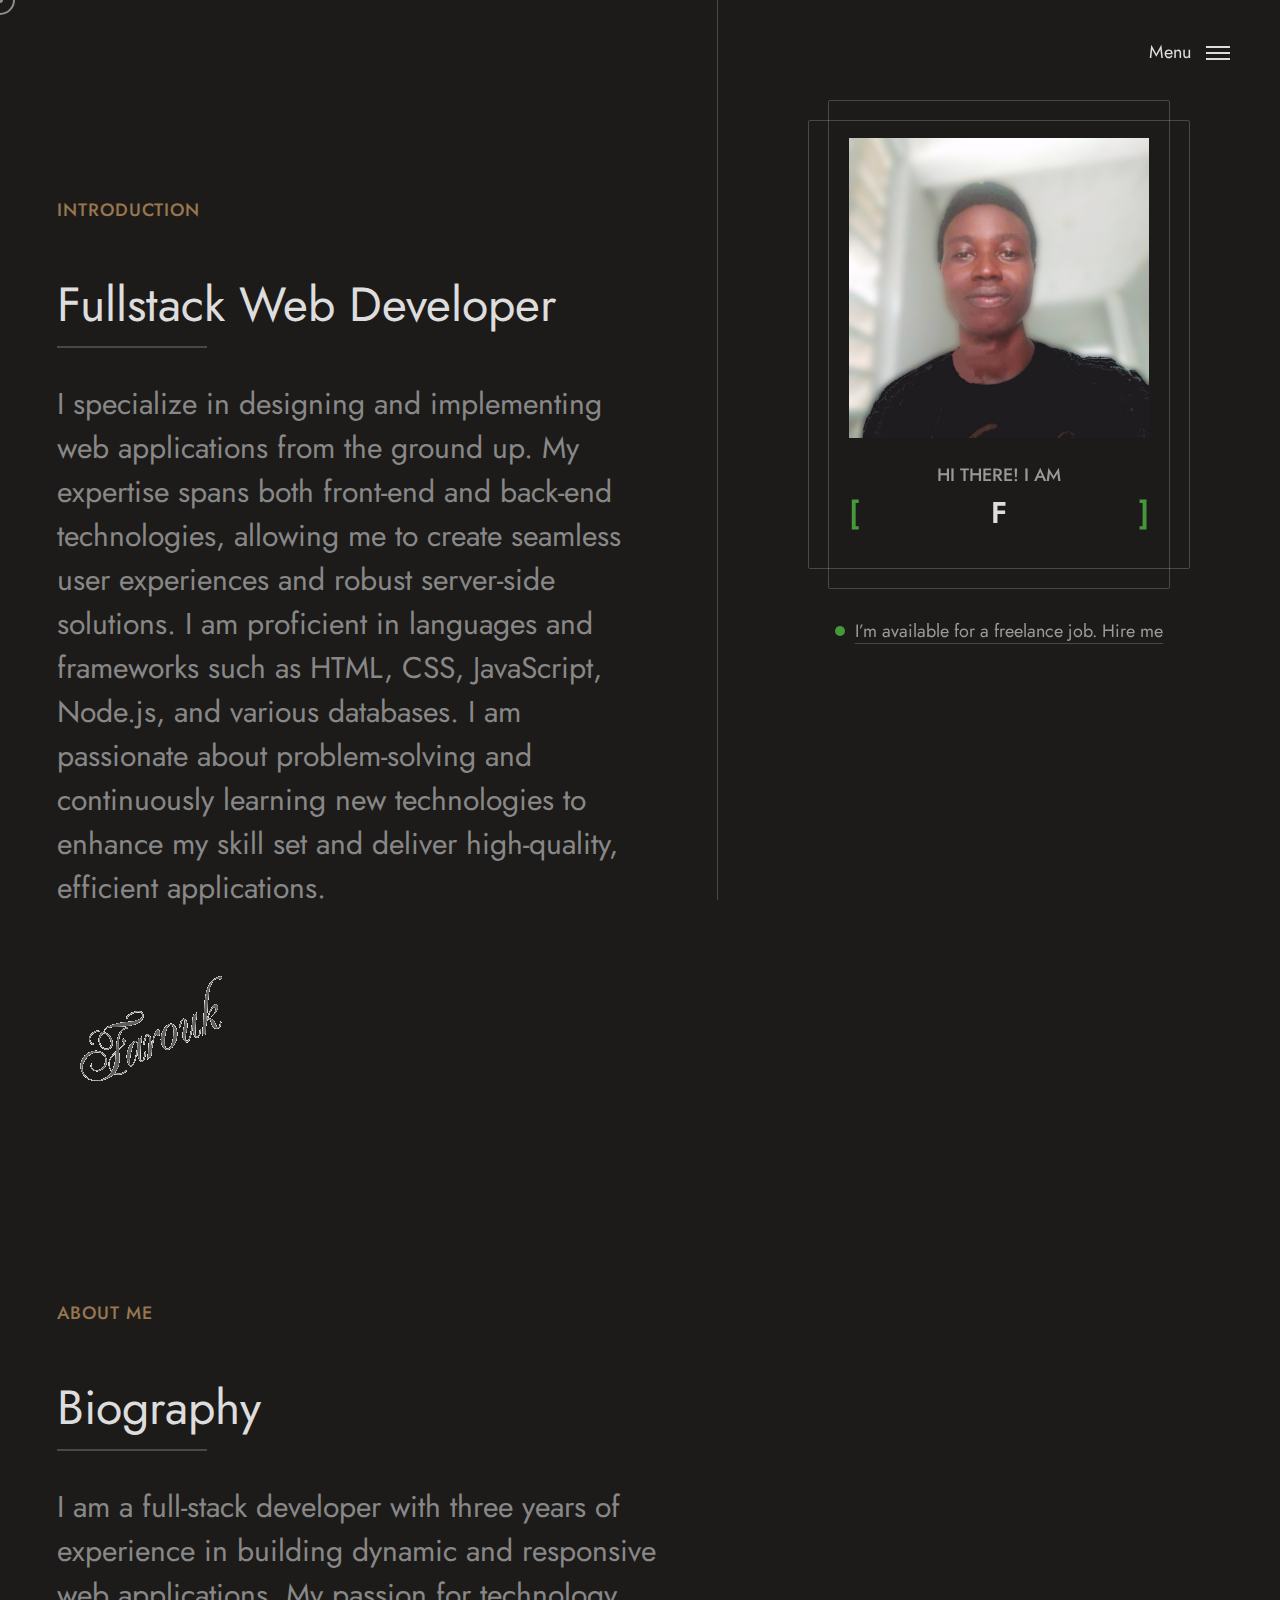
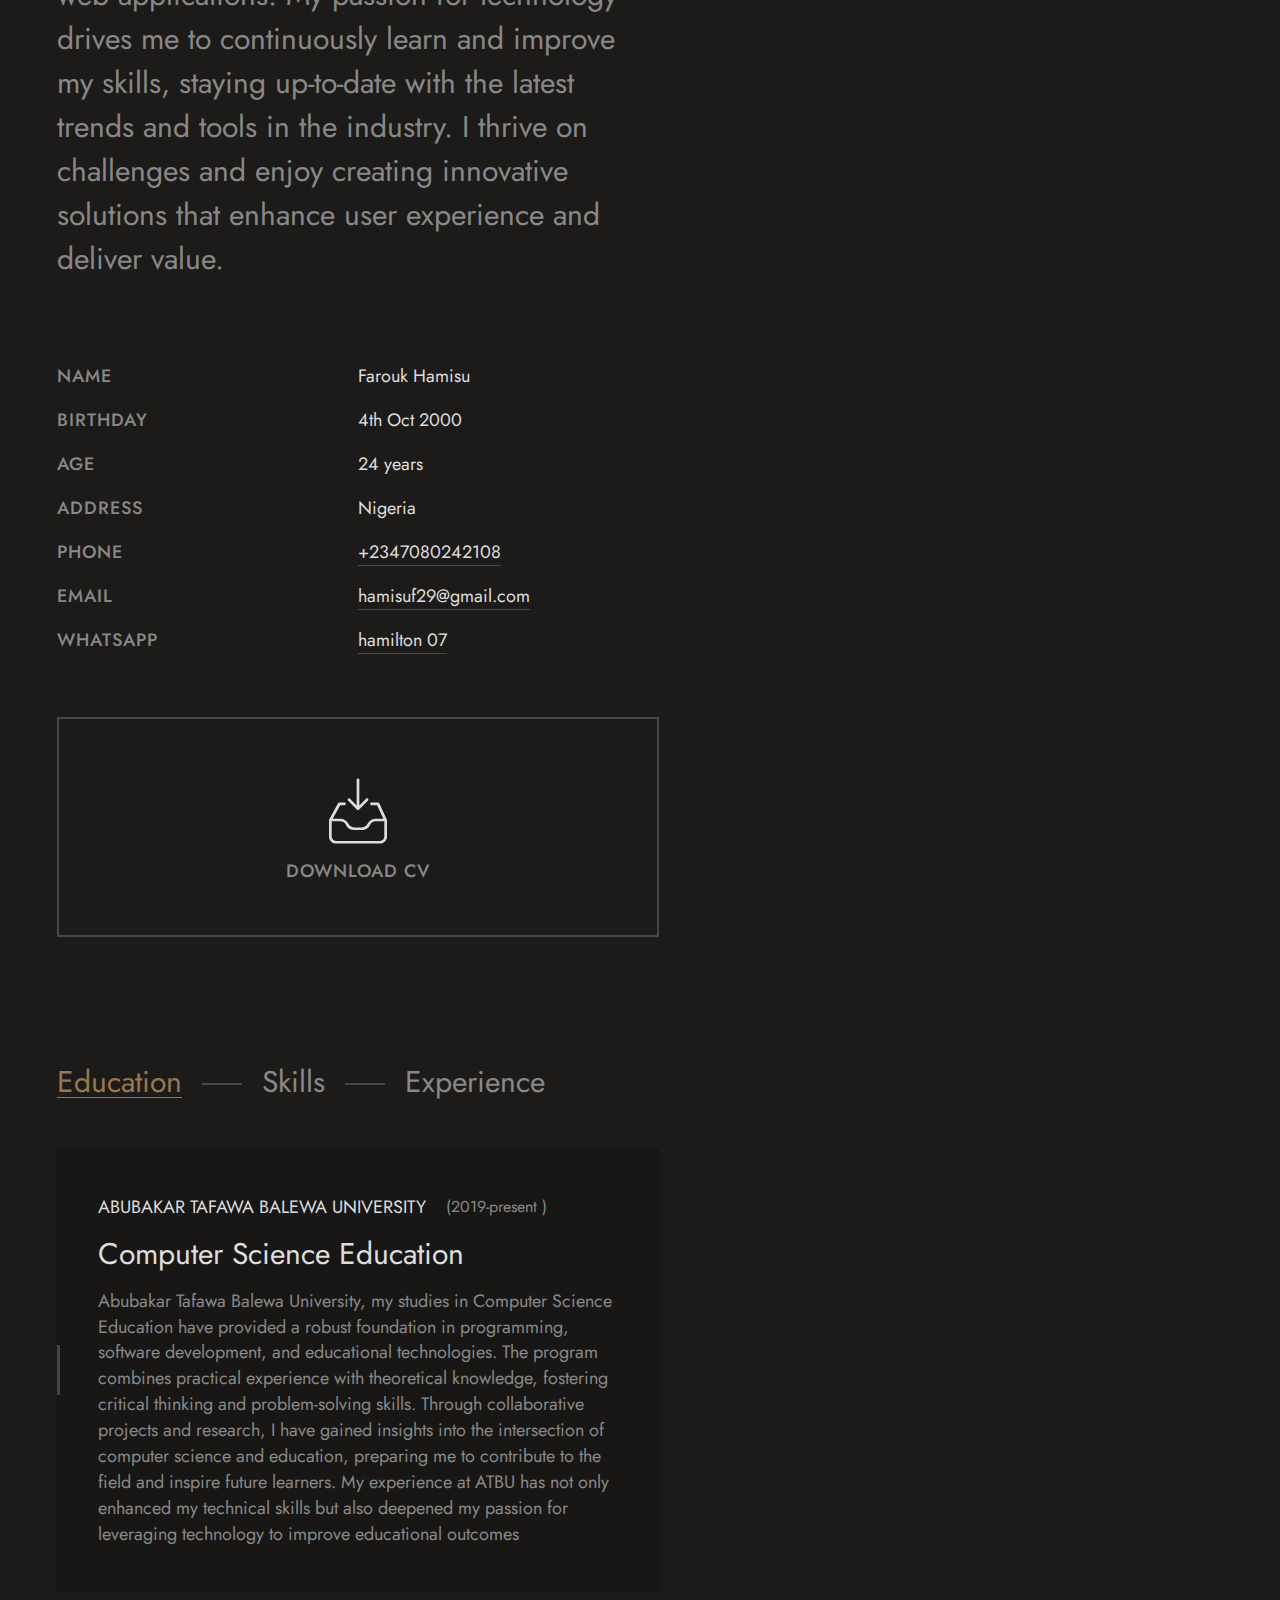
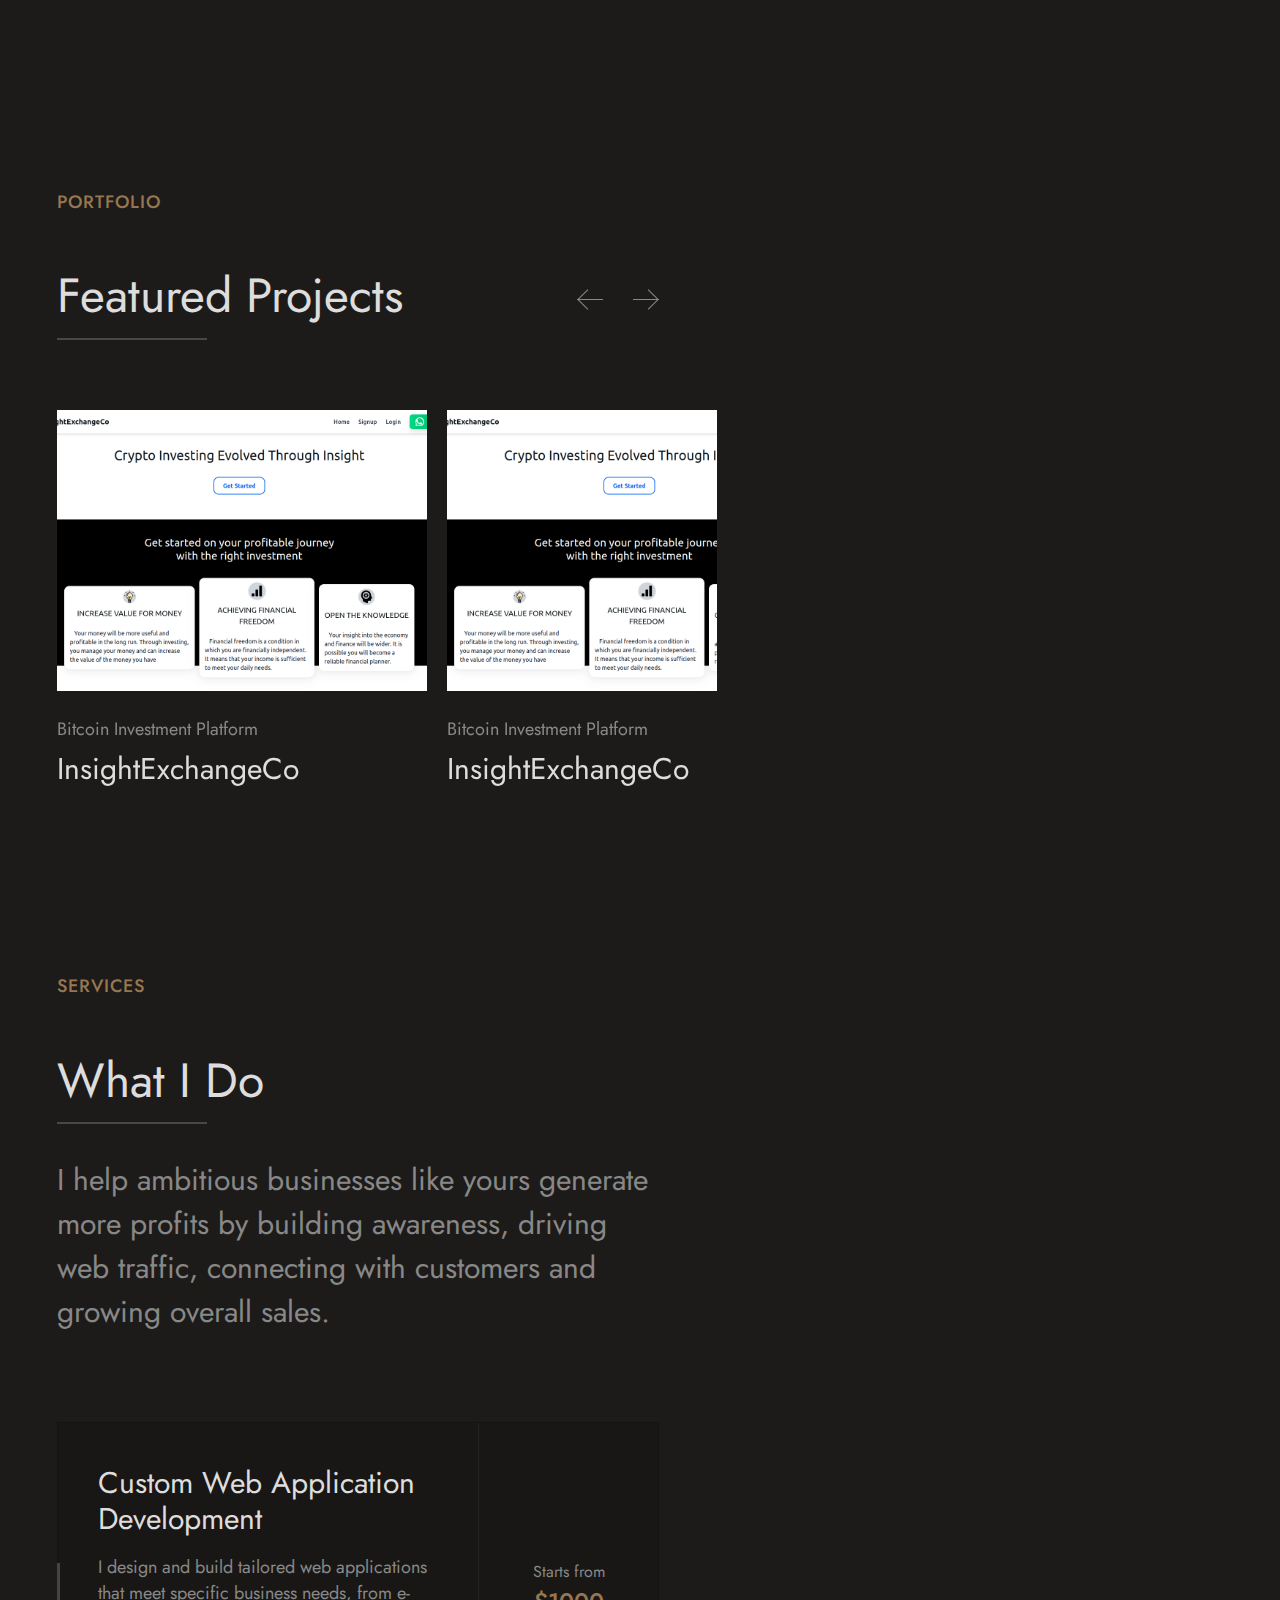
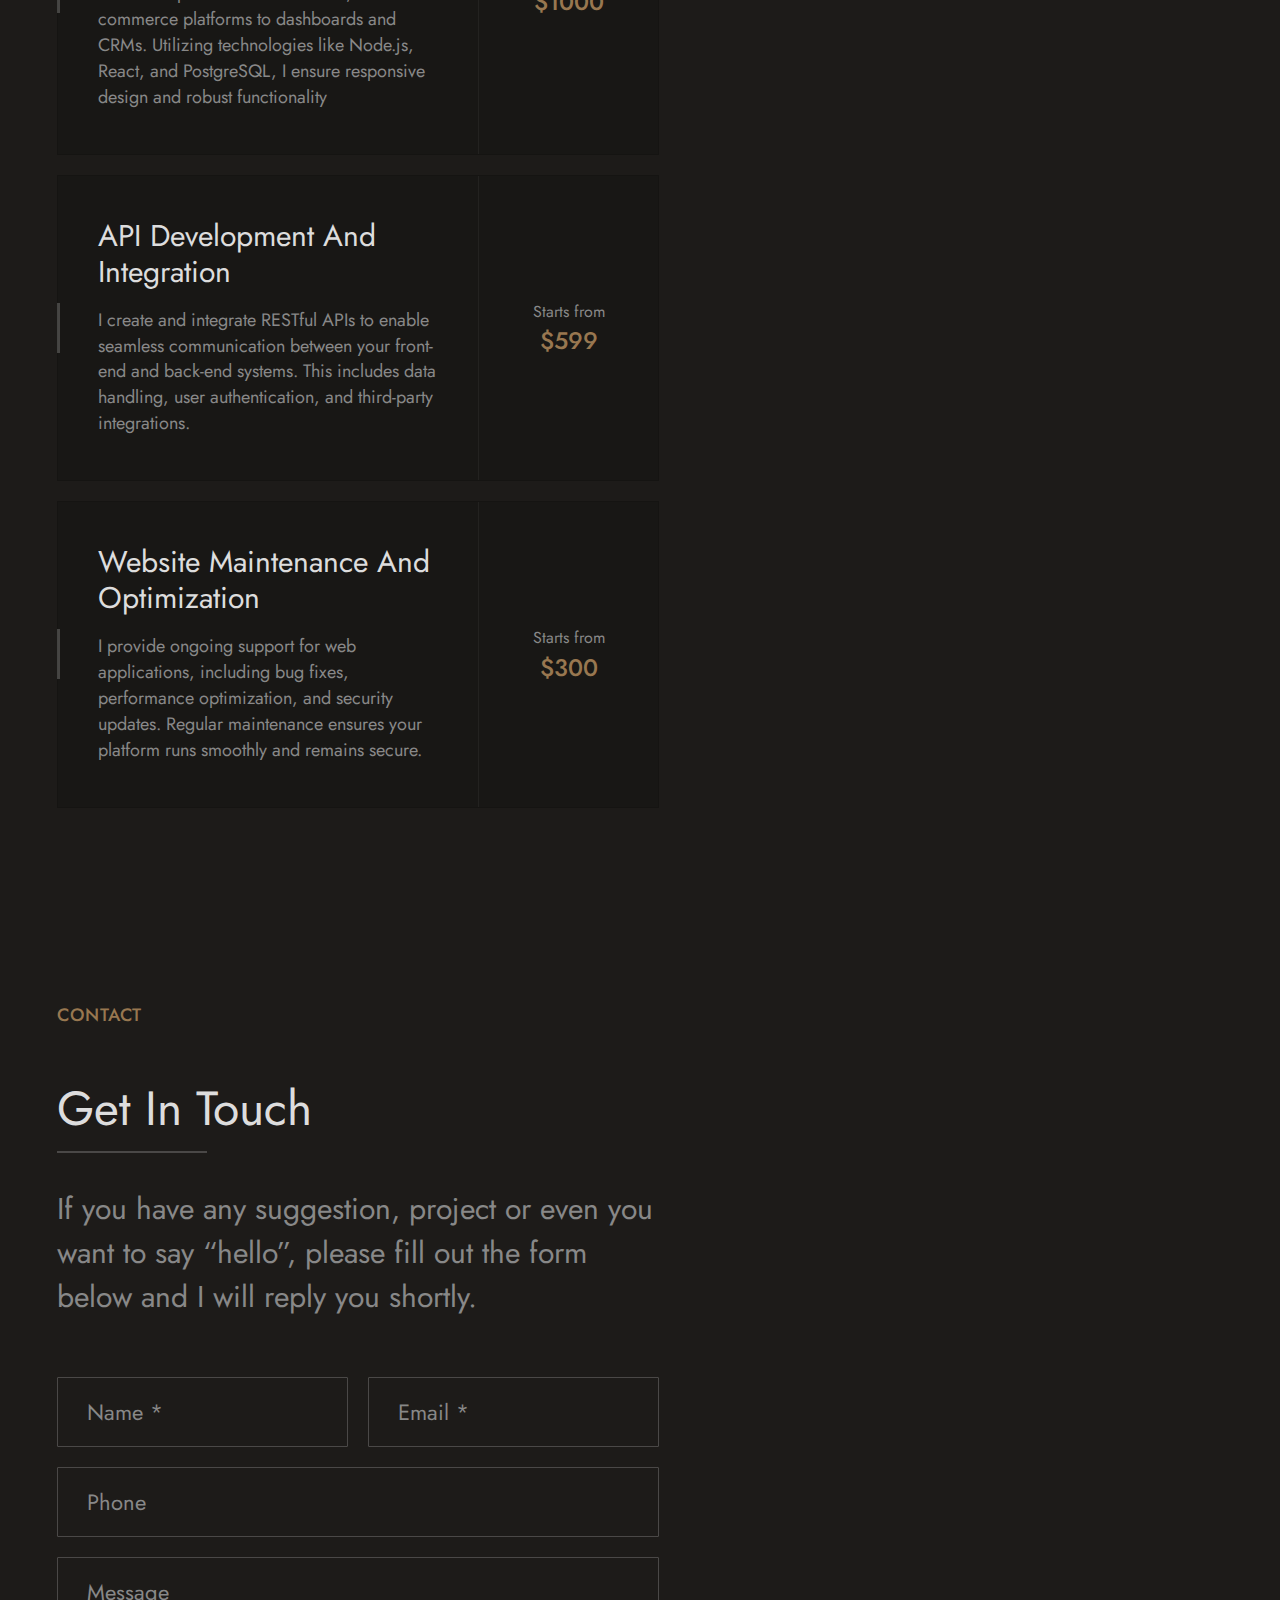
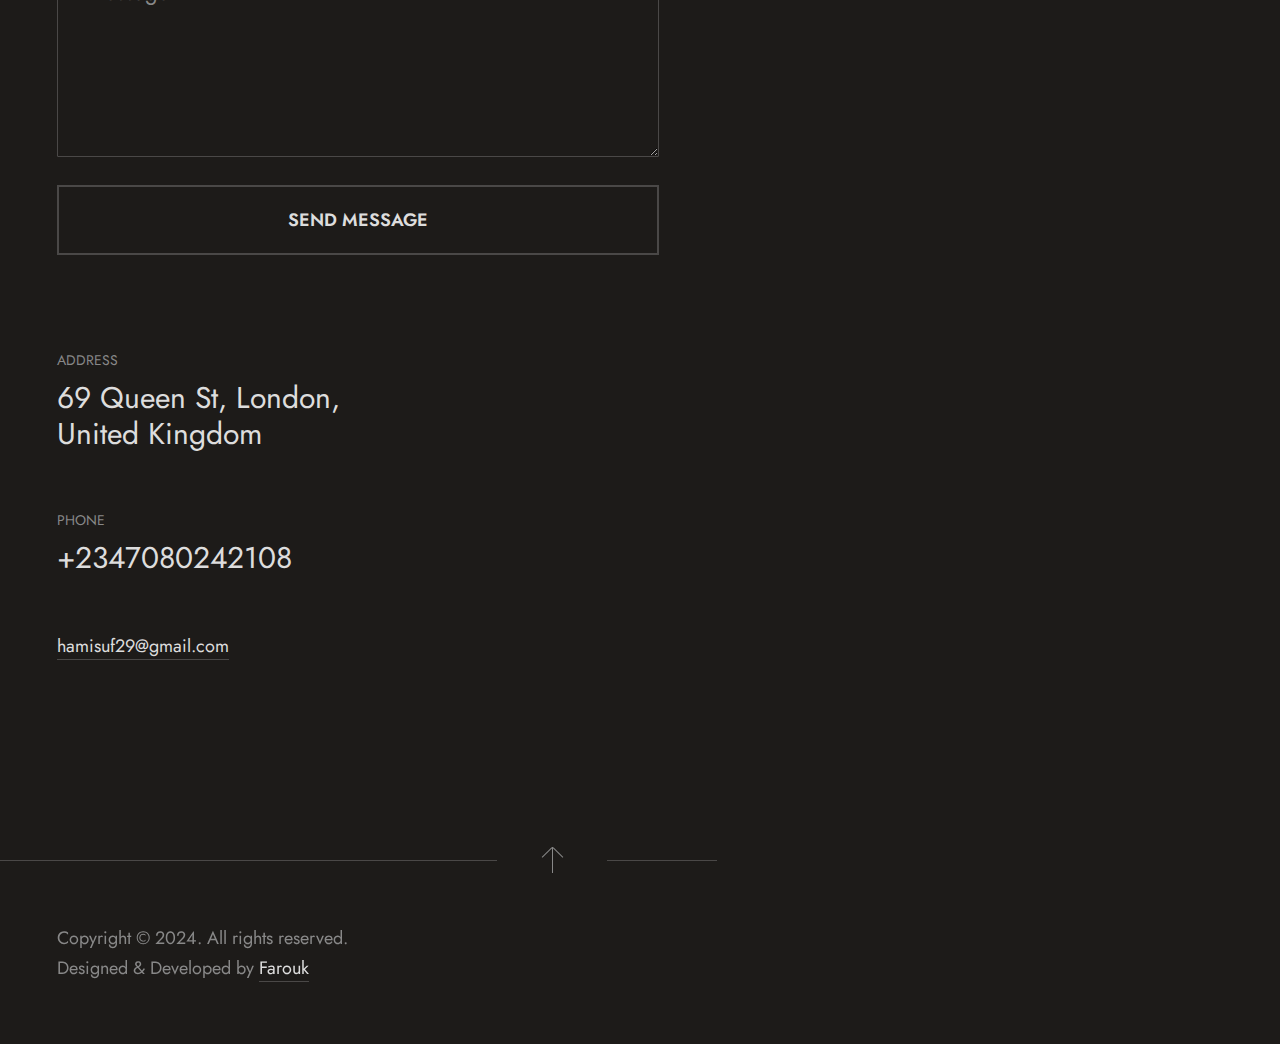
==== index.html @ 52e50f48 "first commit" ====
<!DOCTYPE html>
<!--[if lt IE 7 ]><html class="ie ie6" lang="en"> <![endif]-->
<!--[if IE 7 ]><html class="ie ie7" lang="en"> <![endif]-->
<!--[if IE 8 ]><html class="ie ie8" lang="en"> <![endif]-->
<!--[if (gte IE 9)|!(IE)]><!--><html lang="en"> <!--<![endif]-->

<head>

<meta http-equiv="Content-Type" content="text/html; charset=utf-8" />

<meta name="description" content="Resumo">
<meta name="author" content="farouk">

<meta name="viewport" content="width=device-width, initial-scale=1, maximum-scale=1">

<title>Farouk Portfolio</title>

<!-- Google Fonts -->
<link rel="preconnect" href="https://fonts.googleapis.com/">
<link rel="preconnect" href="https://fonts.gstatic.com/" crossorigin>
<link href="https://fonts.googleapis.com/css2?family=Jost:ital,wght@0,100;0,200;0,300;0,400;0,500;0,600;0,700;0,800;0,900;1,100;1,200;1,300;1,400;1,500;1,600;1,700;1,800;1,900&amp;display=swap" rel="stylesheet">
<!-- /Google Fonts -->

<!-- Styles -->
<link type="text/css" rel="stylesheet" href="css/base7dd3.css?ver=4" />
<link type="text/css" rel="stylesheet" href="css/owl-carousel7dd3.css?ver=4" />
<link type="text/css" rel="stylesheet" href="css/style7dd3.css?ver=4" />
<!--[if lt IE 9]> <script src="js/modernizr.custom.js?ver=4"></script> <![endif]-->
<!-- /Styles -->

</head>

<body>


<!-- Wrapper All -->
<div class="resumo_fn_wrapper">

	<!-- MODALBOX -->
	<div class="resumo_fn_modalbox">
		<a class="extra_closer" href="#"></a>
		<div class="box_inner">
			<a class="closer" href="#"><span></span></a>
			<div class="modal_content">
				
				<div class="modal_in">
					<!-- Content comes from JS -->
				</div>
				
				<div class="fn__nav" data-from="" data-index="">
					<a href="#" class="prev">
						<span class="text">Prev</span>
						<span class="arrow_wrapper"><span class="arrow"></span></span>
					</a>
					<a href="#" class="next">
						<span class="text">Next</span>
						<span class="arrow_wrapper"><span class="arrow"></span></span>
					</a>
				</div>
			</div>
		</div>
	</div>
	<!-- /MODALBOX --> 
	
	<div class="resumo_fn_content">
		
		<!-- Main Left Part -->
		<div class="resumo_fn_left">

			<!-- Page -->
			<div class="resumo_fn_page">


				<!-- Home Section -->
				<section id="home">
					<div class="container">
						<div class="roww">

							<!-- Main Title -->
							<div class="resumo_fn_main_title">
								<h3 class="subtitle">Introduction</h3>
								<h3 class="title">Fullstack Web Developer </h3>
								<p class="desc">I specialize in designing and implementing web applications from the ground up. My expertise spans both front-end and back-end technologies, allowing me to create seamless user experiences and robust server-side solutions. I am proficient in languages and frameworks such as HTML, CSS, JavaScript, Node.js, and various databases. I am passionate about problem-solving and continuously learning new technologies to enhance my skill set and deliver high-quality, efficient applications.</p>
								<img src="img/signature.png" alt="">
							</div>
							<!-- /Main Title -->

						</div>
					</div>
				</section>
				<!-- /Home Section -->


				<!-- About Section -->
				<section id="about">
					<div class="container">
						<div class="roww">

							<!-- Main Title -->
							<div class="resumo_fn_main_title">
								<h3 class="subtitle">About Me</h3>
								<h3 class="title">Biography</h3>
								<p class="desc">I am a full-stack developer with three years of experience in building dynamic and responsive web applications. My passion for technology drives me to continuously learn and improve my skills, staying up-to-date with the latest trends and tools in the industry. I thrive on challenges and enjoy creating innovative solutions that enhance user experience and deliver value.</p>
							</div>
							<!-- /Main Title -->

							<!-- About Information -->
							<div class="resumo_fn_about_info">
								<div class="about_left">
									<table>
										<tr>
											<th>Name</th>
											<th>Farouk Hamisu</th>
										</tr>
										<tr>
											<th>Birthday</th>
											<th>4th Oct 2000</th>
										</tr>
										<tr>
											<th>Age</th>
											<th>24 years</th>
										</tr>
										<tr>
											<th>Address</th>
											<th>Nigeria </th>
										</tr>
										<tr>
											<th>Phone</th>
											<th><a href="tel:+2347080242108">+2347080242108</a></th>
										</tr>
										<tr>
											<th>Email</th>
											<th><a href="mailto:hamisuf29@gmail.com">hamisuf29@gmail.com</a></th>
										</tr>
										<tr>
											<th>Whatsapp</th>
											<th><a href="https://wa.me/+2347080242108">hamilton 07</a></th>
										</tr>
									</table>
								</div>
								<div class="about_right">
									<!-- Download CV Button -->
									<div class="resumo_fn_cv_btn">
										<a href="img/cv.jpg" download>
											<span class="icon">
												<img src="svg/inbox.svg" alt="" class="fn__svg" />
												<img src="svg/arrow.svg" alt="" class="fn__svg arrow" />
											</span>
											<span>Download CV</span>
										</a>
									</div>
									<!-- /Download CV Button -->
								</div>
							</div>
							<!-- /About Information -->


							<!-- Tabs Shortcode -->
							<div class="resumo_fn_tabs">

								<!-- Tab: Header -->
								<div class="tab_header">
									<ul>
										<li class="active"><a href="#tab1">Education</a></li>
										<li><a href="#tab3">Skills</a></li>
										<li><a href="#tab2">Experience</a></li>
									</ul>
								</div>
								<!-- /Tab: Header -->

								<!-- Tab: Content -->
								<div class="tab_content">

									<!-- #1 tab content -->
									<div id="tab1" class="tab_item active">
										<div class="resumo_fn_boxed_list">
											<ul>
												<li>
													<div class="item">
														<div class="item_top">
															<h5>Abubakar Tafawa Balewa University</h5>
															<span>(2019-present )</span>
														</div>
														<h3>Computer Science Education</h3>
														<p> Abubakar Tafawa Balewa University, my studies in Computer Science Education have provided a robust foundation in programming, software development, and educational technologies. The program combines practical experience with theoretical knowledge, fostering critical thinking and problem-solving skills. Through collaborative projects and research, I have gained insights into the intersection of computer science and education, preparing me to contribute to the field and inspire future learners. My experience at ATBU has not only enhanced my technical skills but also deepened my passion for leveraging technology to improve educational outcomes</p>
													</div>
												</li>
										  </ul>
										</div>


										<!-- Boxed List -->
										<div class="resumo_fn_boxed_list">
											<ul>
											  <!--
												<li>
													<div class="item">
														<div class="item_top">
															<h5>Frenify  LLC</h5>
															<span>( 2018 — Today )</span>
														</div>
														<h3>Sr. Front-end Engineer</h3>
														<p>Adipisicing Lorem ipsum dolor sit amet, consectetur elit, sed do eiusmod tempor incididunt ut labore et dolore magna aliqua. </p>
													</div>
												</li>
												<li>
													<div class="item">
														<div class="item_top">
															<h5>Google  LLC</h5>
															<span>( 2016 — 2018 )</span>
														</div>
														<h3>Front-end Developer</h3>
														<p>Adipisicing Lorem ipsum dolor sit amet, consectetur elit, sed do eiusmod tempor incididunt ut labore et dolore magna aliqua. </p>
													</div>
												</li>
												<li>
													<div class="item">
														<div class="item_top">
															<h5>Twitter  LLC</h5>
															<span>( 2016 — 2011 )</span>
														</div>
														<h3>Graphic Designer</h3>
														<p>Adipisicing Lorem ipsum dolor sit amet, consectetur elit, sed do eiusmod tempor incididunt ut labore et dolore magna aliqua. </p>
													</div>
												</li>
												--->
											</ul>
										</div>
										<!-- /Boxed List -->

									</div>
									<!-- /#1 tab content -->

									<!-- #2 tab content -->
									<div id="tab2" class="tab_item">

										<!-- Boxed List -->
																				<!-- /Boxed List -->

									</div>
									<!-- /#2 tab content -->

									<!-- #3 tab content -->
									<div id="tab3" class="tab_item">

										<!-- Progress Bar -->
										<div class="resumo_fn_progress_bar">

											<div class="progress_item" data-value="92">
												<div class="item_in">
													<h3 class="progress_title">Express & Node.js</h3>
													<span class="progress_percent"></span>
													<div class="bg_wrap"><div class="progress_bg"></div></div>
												</div>
											</div>

											<div class="progress_item" data-value="95">
												<div class="item_in">
													<h3 class="progress_title">PostgreSQL</h3>
													<span class="progress_percent"></span>
													<div class="bg_wrap"><div class="progress_bg"></div></div>
												</div>
											</div>

											<div class="progress_item" data-value="80">
												<div class="item_in">
													<h3 class="progress_title">HTML5 && CSS3</h3> <span class="progress_percent"></span> <div class="bg_wrap"><div class="progress_bg"></div></div> </div>
											</div>
											 <div class="progress_item" data-value="85">
												<div class="item_in">
													<h3 class="progress_title">Javascript</h3>
													<span class="progress_percent"></span>
													<div class="bg_wrap"><div class="progress_bg"></div></div>
												</div>
											</div>

											<div class="progress_item" data-value="85">
												<div class="item_in">
													<h3 class="progress_title">Tailwindcss</h3>
													<span class="progress_percent"></span>
													<div class="bg_wrap"><div class="progress_bg"></div></div>
												</div>
											</div>
											 <div class="progress_item" data-value="85">
												<div class="item_in">
													<h3 class="progress_title">React</h3>
													<span class="progress_percent"></span>
													<div class="bg_wrap"><div class="progress_bg"></div></div>
												</div>
											</div>

										  <div class="progress_item" data-value="85">
												<div class="item_in">
													<h3 class="progress_title">Github</h3>
													<span class="progress_percent"></span>
													<div class="bg_wrap"><div class="progress_bg"></div></div>
												</div>
											</div>


										</div>
										<!-- /Progress Bar -->

										<!-- Description -->
										<div class="resumo_fn_desc">
											<p>I am a freelance full-stack developer based in Nigeria, specializing in high-quality and cost-effective offshore web and software development services. With expertise in both front-end and back-end technologies, I create seamless applications that enhance user experience. My focus is on delivering efficient, well-structured code that meets client needs and drives results. I am committed to providing reliable solutions for clients worldwide.</p>
										</div>

									</div>
									<!-- /#2 tab content -->

								</div>
								<!-- /Tab: Content -->
							</div>
							<!-- /Tabs Shortcode -->


						</div>
					</div>
				</section>
				<!-- /About Section -->



				<!-- Portfolio Section -->
				<section id="portfolio">

					<div class="container">
						<div class="roww">
							<!-- Main Title -->
							<div class="resumo_fn_main_title">
								<div class="my__nav">
									<a href="#" class="prev"><span></span></a>
									<a href="#" class="next"><span></span></a>
								</div>
								<h3 class="subtitle">Portfolio</h3>
								<h3 class="title">Featured Projects</h3>
							</div>
							<!-- /Main Title -->
						</div>
					</div>

					<div class="container noright">
						<div class="roww">

							<div class="owl-carousel modal_items" data-from="portfolio" data-count="5">
								<div class="item modal_item" data-index="1">
									<div class="img_holder">
										<img src="img/thumb/square.jpg" alt="">
										<div class="abs_img" data-bg-img="img/portfolio/1.jpg"></div>
									</div>
									<div class="title_holder">
										<p>Bitcoin Investment Platform</p>
										<h3><a href="https://insightexchangeco.netlify.app">InsightExchangeCo</a></h3>
									</div>
									<div class="fn__hidden">
										<p class="fn__cat">Bitcoin Investment Platform</p>
										<h3 class="fn__title">InsightExchangeCo</h3>
										<div class="img_holder">
											<img src="img/thumb/square.jpg" alt="">
											<div class="abs_img" data-bg-img="img/portfolio/1.jpg"></div>
										</div>
										<p class="fn__desc">	As a freelance full-stack developer, I have created a comprehensive Bitcoin investment platform designed to provide users with a secure and efficient way to invest in cryptocurrency. This platform leverages cutting-edge technologies to ensure a seamless user experience and robust performance </p>
Technologies Used
Front-End:

HTML, CSS, and Tailwind CSS: For a responsive and visually appealing user interface, ensuring a modern look and feel.
JavaScript and React: To create dynamic, interactive components that enhance user engagement and streamline navigation.
Back-End:

Node.js and Express: For a powerful and efficient server-side environment, enabling fast data processing and reliable API development.
PostgreSQL: As the relational database management system, it ensures data integrity and scalability for handling user transactions and investment records.
Redis: Employed for caching and real-time data processing, enhancing performance and user experience.
 </p>
 <p class="fn__desc">						<p class="fn__desc">	This Bitcoin investment platform combines advanced technology with a user-centric design, providing a reliable solution for both novice and experienced investors. My commitment to clean code and efficient development practices ensures that the platform is not only functional but also scalable, ready to meet the evolving needs of the cryptocurrency market.	</p>
				</div>
								</div>
  </div>

				</section>
				<!-- /Portfolio Section -->



				<!-- Services Section -->
				<section id="services">
					<div class="container">
						<div class="roww">

							<!-- Main Title -->
							<div class="resumo_fn_main_title">
								<h3 class="subtitle">Services</h3>
								<h3 class="title">What I Do</h3>
								<p class="desc">I help ambitious businesses like yours generate more profits by building awareness, driving web traffic, connecting with customers and growing overall sales.</p>
							</div>
							<!-- /Main Title -->


							<!-- Services List -->
							<div class="resumo_fn_service_list">
								<ul>
									<li>
										<div class="item">
											<div class="item_left">
												<h3>Custom Web Application Development</h3>
												<p>I design and build tailored web applications that meet specific business needs, from e-commerce platforms to dashboards and CRMs. Utilizing technologies like Node.js, React, and PostgreSQL, I ensure responsive design and robust functionality</p>
											</div>
											<div class="item_right">
												<p>Starts from</p>
												<h3>$1000</h3>
											</div>
										</div>
									</li>
									<li>
										<div class="item">
											<div class="item_left">
												<h3>API Development And Integration</h3>
												<p>I create and integrate RESTful APIs to enable seamless communication between your front-end and back-end systems. This includes data handling, user authentication, and third-party integrations.</p>
											</div>
											<div class="item_right">
												<p>Starts from</p>
												<h3>$599</h3>
											</div>
										</div>
									</li>
									<li>
										<div class="item">
											<div class="item_left">
												<h3>Website Maintenance And Optimization</h3>
												<p>I provide ongoing support for web applications, including bug fixes, performance optimization, and security updates. Regular maintenance ensures your platform runs smoothly and remains secure.</p>
											</div>
											<div class="item_right">
												<p>Starts from</p>
												<h3>$300</h3>
											</div>
										</div>
									</li>
								</ul>
							</div>
							<!-- /Services List -->

						</div>
					</div>
				</section>
				<!-- /Services Section -->

				<!--- customer section 

				<section id="customers">
					<div class="container">
						<div class="roww">

							<div class="resumo_fn_main_title">
								<h3 class="subtitle">Customers</h3>
								<h3 class="title">Happy People</h3>
							</div>


							<div class="resumo_fn_partners">
								<ul>
									<li><a href="https://envato.com/" target="_blank"><img src="img/partners/1.png" alt=""></a></li>
									<li><a href="https://frenify.com/" target="_blank"><img src="img/partners/2.png" alt=""></a></li>
									<li><a href="https://themeforest.net/item/rewall-personal-portfolio-template/34316546" target="_blank"><img src="img/partners/3.png" alt=""></a></li>
									<li><a href="https://themeforest.net/item/artemiz-blog-podcast-wordpress-theme/28455063" target="_blank"><img src="img/partners/4.png" alt=""></a></li>
									<li><a href="#" target="_blank"><img src="img/partners/5.png" alt=""></a></li>
									<li><a href="#" target="_blank"><img src="img/partners/6.png" alt=""></a></li>
									<li><a href="#" target="_blank"><img src="img/partners/7.png" alt=""></a></li>
									<li><a href="#" target="_blank"><img src="img/partners/8.png" alt=""></a></li>
								</ul>
							</div>


							<div class="resumo_fn_testimonials">
								<div class="my__nav">
									<a href="#" class="prev"><span></span></a>
									<a href="#" class="next"><span></span></a>
								</div>
								<div class="owl-carousel">
									<div class="item">
										<div class="title_holder">
											<p class="desc">“ They really nailed it. This is one of the best themes I have seen in a long time. Very nice design with lots of customization available. Many of my clients have chosen this theme for their portfolio sites. ”</p>
											<h3 class="title">Albert Walker</h3>
											<h3 class="subtitle">Freelancer &amp; Designer</h3>
										</div>
									</div>
									<div class="item">
										<div class="title_holder">
											<p class="desc">“ This was exactly what I needed for my portfolio, and it looks great. I had a couple issues that support helped troubleshoot both via email and on the comments, which definitely made it worth the price. I'm very pleased with this purchase. ”</p>
											<h3 class="title">Anna Barbera</h3>
											<h3 class="subtitle">Photographer</h3>
										</div>
									</div>
									<div class="item">
										<div class="title_holder">
											<p class="desc">“ Had a problem with the layout after Installation- found no approach. The support reacted quickly and competently. And solved the problem between Elementor and a WordPress update. Great! ”</p>
											<h3 class="title">Dana Atkins</h3>
											<h3 class="subtitle">Customer</h3>
										</div>
									</div>
								</div>
							</div>



						</div>
					</div>
				</section>
				--->


				<section id="contact">
					<div class="container">
						<div class="roww resumo_fn_contact">

							<!-- Main Title -->
							<div class="resumo_fn_main_title">
								<h3 class="subtitle">Contact</h3>
								<h3 class="title">Get In Touch</h3>
								<p class="desc">If you have any suggestion, project or even you want to say “hello”, please fill out the form below and I will reply you shortly.</p>
							</div>
							<!-- /Main Title -->

							<!-- Contact Form -->
							<form class="contact_form" action="https://faroukhamisu.netlify.app/" method="post" autocomplete="off" data-email="hamisuf29@gmail.com">

								<!--
									Don't remove below code in avoid to work contact form properly.
									You can chance dat-success value with your one. It will be used when user will try to contact via contact form and will get success message.
								-->
								<div class="success" data-success="Your message has been received, we will contact you soon."></div>
								<div class="empty_notice"><span>Please Fill Required Fields!</span></div>
								<!-- -->

								<div class="items_wrap">
									<div class="items">
										<div class="item half">
											<div class="input_wrapper">
												<input id="name" type="text" />
												<span class="moving_placeholder">Name *</span>
											</div>
										</div>
										<div class="item half">
											<div class="input_wrapper">
												<input id="email" type="email" />
												<span class="moving_placeholder">Email *</span>
											</div>
										</div>
										<div class="item">
											<div class="input_wrapper">
												<input id="phone" type="text" />
												<span class="moving_placeholder">Phone</span>
											</div>
										</div>
										<div class="item">
											<div class="input_wrapper">
												<textarea id="message"></textarea>
												<span class="moving_placeholder">Message</span>
											</div>
										</div>
										<div class="item">
											<a id="send_message" href="#">Send Message</a>
										</div>
									</div>
								</div>
							</form>
							<!-- /Contact Form -->

							<!-- Contact Info -->
							<div class="resumo_fn_contact_info">
								<p>Address</p>
								<h3>69 Queen St, London, United Kingdom</h3>
								<p>Phone</p>
								<h3><a href="tel:+2347080242108">+2347080242108</a></h3>
								<p><a class="fn__link" href="mailto:hamisuf29@gmail.com">hamisuf29@gmail.com</a></p>
							</div>
							<!-- /Contact Info -->

						</div>
					</div>
				</section>
				<!-- /Contact Section -->


			</div>
			<!-- /Page -->


			<footer id="footer">
				<div class="footer_top">
					<a href="#" class="resumo_fn_totop"><span></span></a>
				</div>
				<div class="footer_content">
					<div class="container">
						<p>Copyright © 2024. All rights reserved. <br />
						Designed &amp; Developed by <a class="fn__link" href="https://faroukhamisu.netlify.app/" target="_blank">Farouk</a></p>
					</div>
				</div>
			</footer>


		</div>
		<!-- /Main Left Part -->

		<!-- Main Right Part -->
		<div class="resumo_fn_right">

			<!-- Menu Triggger -->
			<a href="#" class="menu_trigger">
				<span class="text">Menu</span>
				<span class="hamb">
					<span></span>
					<span></span>
					<span></span>
				</span>
			</a>
			<!-- /Menu Triggger -->

			<!-- Panel Content -->
			<div class="right_in">
				<div class="right_top">
					<div class="border1"></div><div class="border2"></div>

					<div class="img_holder">
						<img src="img/thumb/square.jpg" alt="">
						<div class="abs_img" data-bg-img="img/right.jpg"></div>
					</div>
					<div class="title_holder">
						<h5>Hi There! I am</h5>
						<h3>
							<span class="animated_title">
								<span class="title_in">Farouk Hamisu</span>
								<span class="title_in">Fullstack Developer</span>
								<span class="title_in">Freelancer</span>
							</span>
						</h3>
					</div>
				</div>
				<div class="right_bottom">
					<a href="#contact">
						<span class="circle"></span>
						<span class="text">I’m available for a freelance job. Hire me</span>
					</a>
				</div>
			</div>
			<!-- /Panel Content -->

		</div>
		<!-- /Main Right Part -->
	
	</div>
	
	<!-- Right Hidden Navigation -->
	<a href="#" class="resumo_fn_nav_overlay"></a>
	<div class="resumo_fn_navigation">
		<a href="#" class="closer"></a>
		
		<!-- Navigation Content -->
		<div class="nav_in">
			
			<nav id="nav">
				<h3 class="label">Menu</h3>
				<ul>
					<li><a href="#home">Home</a></li>
					<li><a href="#about">About</a></li>
					<li><a href="#portfolio">Portfolio</a></li>
					<li><a href="#services">Services</a></li>
					<li><a href="#customers">Customers</a></li>
					<li><a href="#news">News &amp; Tips</a></li>
					<li><a href="#contact">Contact</a></li>
				</ul>
			</nav>
			
			<div class="nav_footer">
				<div class="social">
					<ul>
						<li><a href="#" target="_blank"><img src="svg/social/twitter.svg" alt="" class="fn__svg"></a></li>
						<li><a href="#" target="_blank"><img src="svg/social/facebook.svg" alt="" class="fn__svg"></a></li>
						<li><a href="#" target="_blank"><img src="svg/social/instagram.svg" alt="" class="fn__svg"></a></li>
						<li><a href="#" target="_blank"><img src="svg/social/pinterest.svg" alt="" class="fn__svg"></a></li>
						<li><a href="#" target="_blank"><img src="svg/social/behance.svg" alt="" class="fn__svg"></a></li>
					</ul>
				</div>
				<div class="copyright">
					<a href="https://faroukhamisu.netlify.app/" target="_blank">Developed by Farouk</a>
				</div>
			</div>
			
		</div>
		<!-- /Navigation Content -->
		
	</div>
	<!-- /Right Hidden Navigation -->
	
	
	<div class="frenify-cursor cursor-outer" data-default="yes" data-link="yes" data-slider="yes"><span class="fn-cursor"></span></div>
	<div class="frenify-cursor cursor-inner" data-default="yes" data-link="yes" data-slider="yes"><span class="fn-cursor"><span class="fn-left"></span><span class="fn-right"></span></span></div>
	
</div>
<!-- /Wrapper All -->



<!-- Scripts -->
<script src="js/jquery7dd3.js?ver=4"></script>
<script src="js/typed7dd3.js?ver=4"></script>
<script src="js/owl-carousel7dd3.js?ver=4"></script>
<script src="js/waypoints7dd3.js?ver=4"></script>
<script src="js/nicescroll7dd3.js?ver=4"></script>
<!--[if lt IE 10]> <script src="js/ie8.js?ver=4"></script> <![endif]-->
<script src="js/init7dd3.js?ver=4"></script>
<!-- /Scripts -->

</body>

</html>
---- css/base7dd3.css ----
/*
This file is made by Frenify
This css file includes all base styles and template's main color (in this tempalte main color is pink(#f00a77)). 
Template's main color styles located at the bottom of this file.
*/
html,body,div,span,applet,object,iframe,h1,h2,h3,h4,h5,h6,p,blockquote,pre,a,abbr,acronym,address,big,cite,code,del,dfn,em,font,ins,kbd,q,s,samp,small,strike,strong,sub,sup,tt,var,b,u,i,center,dl,dt,dd,ol,ul,li,fieldset,form,label,legend,table,caption,tbody,tfoot,thead,tr,th,td
	{
	background: transparent;
	border: 0;
	margin: 0;
	padding: 0;
	vertical-align: baseline;
	outline: none;
}

article, aside, details, figcaption, figure, footer, header, hgroup, nav, section {
    display: block;
}

blockquote {
	quotes: none;
}

blockquote:before,blockquote:after {
	content: '';
	content: none;
}
ul, ol{
	margin:30px;	
}
ul li, ol li{
	margin-bottom:5px;
}
img{
	vertical-align:middle;
	max-width:100%;
}
iframe{
	max-width:100%;
}
del {
	text-decoration: line-through;
}
a, i{
	-webkit-transition: all .3s ease;
	   -moz-transition: all .3s ease;
	    -ms-transition: all .3s ease;
	     -o-transition: all .3s ease;
	        transition: all .3s ease;
	border:none;
}
a:hover{text-decoration:none;}

h1, h2, h3, h4, h5, h6{
	font-weight:700;
	color:#333;
	margin-bottom:20px;
}
h1 { font-size: 45px; }
h2 { font-size: 36px; }
h3 { font-size: 30px; }
h4 { font-size: 24px; }
h5 { font-size: 20px; }
h6 { font-size: 16px; }

table{
	width:100%;
	max-width:100%;
	text-align:left;
	border-collapse: collapse;
	border-spacing: 0px;
	margin-bottom:15px;
	color:#999;
	border:1px solid #eee;
}
table tr{
	border:1px solid #eee;
}
table th{
	vertical-align:top;
	color:#333;
	background:none;
	font-size:16px;
	font-weight:normal;
	padding:15px 10px;
	border:1px solid #eee;
}
table td{
	vertical-align:top;
	padding:10px;
	border:1px solid #eee;
}

code, pre {
	padding: 10px;
	padding-bottom: 0;
	border-left: 3px solid #6FBF71;
	border-bottom: 1px solid transparent;
	background: #f7f7f7;
	overflow-x:scroll;
}

pre{
	display: block;	
	word-break: break-all;
	word-wrap: break-word;
}
pre code { white-space: pre-wrap; }

p{
	letter-spacing:1px;
}


.space10{width:100%; float:left; clear:both; margin-bottom:10px;}
.space20{width:100%; float:left; clear:both; margin-bottom:20px;}
.space30{width:100%; float:left; clear:both; margin-bottom:30px;}
.space40{width:100%; float:left; clear:both; margin-bottom:40px;}
.space50{width:100%; float:left; clear:both; margin-bottom:50px;}
.space60{width:100%; float:left; clear:both; margin-bottom:60px;}
.space70{width:100%; float:left; clear:both; margin-bottom:70px;}
.space80{width:100%; float:left; clear:both; margin-bottom:80px;}
.space90{width:100%; float:left; clear:both; margin-bottom:90px;}
.space100{width:100%; float:left; clear:both; margin-bottom:100px;}
.space200{width:100%; float:left; clear:both; margin-bottom:200px;}
.space300{width:100%; float:left; clear:both; margin-bottom:300px;}
.space400{width:100%; float:left; clear:both; margin-bottom:400px;}
.space500{width:100%; float:left; clear:both; margin-bottom:500px;}
.space1000{width:100%; float:left; clear:both; margin-bottom:1000px;}


/*------------------------------------------------------------------*/ 
/*	x) FORM ELEMENTS
/*------------------------------------------------------------------*/
textarea{
	border-radius:1px;
	font-size: 16px;
	color: #ccc;
	resize: vertical;
	font-family: 'Jost', Arial, Helvetica, sans-serif;
	background-color: transparent;
	
	-webkit-box-sizing: border-box; /* Safari/Chrome, other WebKit */
	-moz-box-sizing: border-box;    /* Firefox, other Gecko */
	-ms-box-sizing: border-box;     /* IE 10 + */
	box-sizing: border-box;         /* Opera/IE 8+ */
	
	line-height: 1.5;
	padding:16px 20px!important;
	width:100%;
	border: 1px solid rgba(255,255,255,.2);
	
	-webkit-transition: all .3s ease;
	   -moz-transition: all .3s ease;
	    -ms-transition: all .3s ease;
	     -o-transition: all .3s ease;
	        transition: all .3s ease;
}
input[type="text"],
input[type="phone"],
input[type="password"],
input[type="datetime"],
input[type="datetime-local"],
input[type="date"],
input[type="month"],
input[type="time"],
input[type="week"],
input[type="number"],
input[type="email"],
input[type="url"],
input[type="search"],
input[type="tel"],
input[type="color"],
.uneditable-input {
	width: 100%;
    display: block;
    border-radius: 1px;
    background-color: transparent;
    border: 1px solid rgba(255,255,255,.2);
    color: #ccc;
    font-size: 16px;
    outline: none;
    padding: 0 20px !important;
    line-height: 70px;
    height: 70px;
	letter-spacing: 0.5px;
	
	-webkit-box-sizing: border-box; /* Safari/Chrome, other WebKit */
	-moz-box-sizing: border-box;    /* Firefox, other Gecko */
	-ms-box-sizing: border-box;     /* IE 10 + */
	box-sizing: border-box;         /* Opera/IE 8+ */
	
	font-family:'Jost', Arial, Helvetica, sans-serif;
	
	vertical-align: middle;
	
	-webkit-transition: all .3s ease;
	   -moz-transition: all .3s ease;
	    -ms-transition: all .3s ease;
	     -o-transition: all .3s ease;
	        transition: all .3s ease;
	
}
textarea:hover,
input[type="text"]:hover,
input[type="phone"]:hover,
input[type="password"]:hover,
input[type="datetime"]:hover,
input[type="datetime-local"]:hover,
input[type="date"]:hover,
input[type="month"]:hover,
input[type="time"]:hover,
input[type="week"]:hover,
input[type="number"]:hover,
input[type="email"]:hover,
input[type="url"]:hover,
input[type="search"]:hover,
input[type="tel"],
input[type="color"]:hover,
.uneditable-input:hover{
	border-color: rgba(255,255,255,.4);
}

textarea:focus,
input[type="text"]:focus,
input[type="phone"]:focus,
input[type="password"]:focus,
input[type="datetime"]:focus,
input[type="datetime-local"]:focus,
input[type="date"]:focus,
input[type="month"]:focus,
input[type="time"]:focus,
input[type="week"]:focus,
input[type="number"]:focus,
input[type="email"]:focus,
input[type="url"]:focus,
input[type="search"]:focus,
input[type="tel"]:focus,
input[type="color"]:focus,
.uneditable-input:focus {
	border-color: var(--mc);
	outline: none;
}


input[type="submit"]{
	padding: 13px 15px;
	height: 40px;
	line-height: 1;
	text-transform: uppercase;
	font-size: 13px;
	font-weight: 600;
	text-decoration: none;
	letter-spacing: 0.5px;
	border:none;
	cursor:pointer;
	color: #FFF;
	background:#777;
	
	-webkit-transition: all .3s ease;
	   -moz-transition: all .3s ease;
	    -ms-transition: all .3s ease;
	     -o-transition: all .3s ease;
	        transition: all .3s ease;
}
input[type="submit"]:hover{
	background:#444;
}
select{
	padding:8px;
	border:2px solid #eee;
}
input[type="button"]{
	cursor:pointer;
	-webkit-transition: all .3s ease;
	   -moz-transition: all .3s ease;
	    -ms-transition: all .3s ease;
	     -o-transition: all .3s ease;
	        transition: all .3s ease;
}
.container{
	padding: 0 12%;
	margin: 0 auto;
	width: 100%;
}
.container.noright{
	padding-right: 0;
}
.max200{max-width: 200px;}
.max250{max-width: 250px;}
.max300{max-width: 300px;}
.max350{max-width: 350px;}
.max400{max-width: 400px;}
.max450{max-width: 450px;}
.max500{max-width: 500px;}
.max550{max-width: 550px;}
.max600{max-width: 600px;}
.max650{max-width: 650px;}
.max700{max-width: 700px;}
.max750{max-width: 750px;}
.max800{max-width: 800px;}
.max850{max-width: 850px;}
.max880{max-width: 880px;}
.max900{max-width: 900px;}
.max950{max-width: 950px;}
.max1000{max-width: 1000px;}
.max1020{max-width: 1020px;}
.max1050{max-width: 1050px;}
.max1100{max-width: 1100px;}
.max1150{max-width: 1150px;}
.max1200{max-width: 1200px;}
.max1250{max-width: 1250px;}
.max1300{max-width: 1300px;}
.max1350{max-width: 1350px;}
.max1400{max-width: 1400px;}
.max1450{max-width: 1450px;}
.max1500{max-width: 1500px;}
.roww,
section{
	width: 100%;
	float: left;
	clear: both;
}
.clearfix:after,
.clearfix:before{
	content: '';
	clear: both;
	display: table;
}
---- css/owl-carousel7dd3.css ----
/**
 * Owl Carousel v2.3.4
 * Copyright 2013-2018 David Deutsch
 * Licensed under: SEE LICENSE IN https://github.com/OwlCarousel2/OwlCarousel2/blob/master/LICENSE
 */
.owl-carousel,.owl-carousel .owl-item{-webkit-tap-highlight-color:transparent;position:relative}.owl-carousel{display:none;width:100%;z-index:1}.owl-carousel .owl-stage{position:relative;-ms-touch-action:pan-Y;touch-action:manipulation;-moz-backface-visibility:hidden}.owl-carousel .owl-stage:after{content:".";display:block;clear:both;visibility:hidden;line-height:0;height:0}.owl-carousel .owl-stage-outer{position:relative;overflow:hidden;-webkit-transform:translate3d(0,0,0)}.owl-carousel .owl-item,.owl-carousel .owl-wrapper{-webkit-backface-visibility:hidden;-moz-backface-visibility:hidden;-ms-backface-visibility:hidden;-webkit-transform:translate3d(0,0,0);-moz-transform:translate3d(0,0,0);-ms-transform:translate3d(0,0,0)}.owl-carousel .owl-item{min-height:1px;float:left;-webkit-backface-visibility:hidden;-webkit-touch-callout:none}.owl-carousel .owl-item img{display:block;width:100%}.owl-carousel .owl-dots.disabled,.owl-carousel .owl-nav.disabled{display:none}.no-js .owl-carousel,.owl-carousel.owl-loaded{display:block}.owl-carousel .owl-dot,.owl-carousel .owl-nav .owl-next,.owl-carousel .owl-nav .owl-prev{cursor:pointer;-webkit-user-select:none;-khtml-user-select:none;-moz-user-select:none;-ms-user-select:none;user-select:none}.owl-carousel .owl-nav button.owl-next,.owl-carousel .owl-nav button.owl-prev,.owl-carousel button.owl-dot{background:0 0;color:inherit;border:none;padding:0!important;font:inherit}.owl-carousel.owl-loading{opacity:0;display:block}.owl-carousel.owl-hidden{opacity:0}.owl-carousel.owl-refresh .owl-item{visibility:hidden}.owl-carousel.owl-drag .owl-item{-ms-touch-action:pan-y;touch-action:pan-y;-webkit-user-select:none;-moz-user-select:none;-ms-user-select:none;user-select:none}.owl-carousel.owl-grab{cursor:move;cursor:grab}.owl-carousel.owl-rtl{direction:rtl}.owl-carousel.owl-rtl .owl-item{float:right}.owl-carousel .animated{animation-duration:1s;animation-fill-mode:both}.owl-carousel .owl-animated-in{z-index:0}.owl-carousel .owl-animated-out{z-index:1}.owl-carousel .fadeOut{animation-name:fadeOut}@keyframes fadeOut{0%{opacity:1}100%{opacity:0}}.owl-height{transition:height .5s ease-in-out}.owl-carousel .owl-item .owl-lazy{opacity:0;transition:opacity .4s ease}.owl-carousel .owl-item .owl-lazy:not([src]),.owl-carousel .owl-item .owl-lazy[src^=""]{max-height:0}.owl-carousel .owl-item img.owl-lazy{transform-style:preserve-3d}.owl-carousel .owl-video-wrapper{position:relative;height:100%;background:#000}.owl-carousel .owl-video-play-icon{position:absolute;height:80px;width:80px;left:50%;top:50%;margin-left:-40px;margin-top:-40px;background:url(owl.video.play.html) no-repeat;cursor:pointer;z-index:1;-webkit-backface-visibility:hidden;transition:transform .1s ease}.owl-carousel .owl-video-play-icon:hover{-ms-transform:scale(1.3,1.3);transform:scale(1.3,1.3)}.owl-carousel .owl-video-playing .owl-video-play-icon,.owl-carousel .owl-video-playing .owl-video-tn{display:none}.owl-carousel .owl-video-tn{opacity:0;height:100%;background-position:center center;background-repeat:no-repeat;background-size:contain;transition:opacity .4s ease}.owl-carousel .owl-video-frame{position:relative;z-index:1;height:100%;width:100%}
---- css/style7dd3.css ----
@charset "utf-8";:root{--mc:#987750;--tc:#888}html{overflow-x:hidden;padding:0;margin:0}body{font-family:Jost,Arial,Helvetica,sans-serif;font-size:18px;line-height:1.44;letter-spacing:0;font-weight:400;color:#888;background-color:#1d1b19;word-break:break-word}.fn__svg{fill:currentcolor;width:18px;height:18px}h1,h2,h3,h4,h5,h6{line-height:1.2;font-weight:600;font-family:Jost;color:#ddd}h1>a,h2>a,h3>a,h4>a,h5>a,h6>a{color:#ddd}h1>a:hover,h2>a:hover,h3>a:hover,h4>a:hover,h5>a:hover,h6>a:hover{color:var(--mc)}input{font-family:Jost}p{letter-spacing:0}a:focus{outline:thin dotted;outline:0}@media(max-width:1200px){body,html{width:100%;overflow-x:hidden;position:relative}}.row,[class^=resumo_fn_]{width:100%;float:left;clear:both}.resumo_fn_wrapper,.resumo_fn_wrapper *,.resumo_fn_wrapper :after,.resumo_fn_wrapper :before{box-sizing:border-box}.resumo_fn_wrapper{min-height:100vh;position:relative;overflow:hidden}.resumo_fn_wrapper_all:after{clear:both;display:table;content:''}.resumo_fn_page,.resumo_fn_wrapper{width:100%;float:left;clear:both}.resumo_fn_left{width:56%;min-height:100vh;position:relative;overflow-x:hidden;float:none;clear:none;transition:all .5s ease}@media(min-width:1041px){.scrolled .resumo_fn_navigation,.scrolled .resumo_fn_right{width:32%}.scrolled .resumo_fn_left{width:68%}}.resumo_fn_right{width:44%;min-height:100vh;position:fixed;right:0;top:0;bottom:0;border-left:1px solid rgba(255,255,255,.2);transition:all .5s ease}.resumo_fn_right .right_in{position:relative;width:100%;padding:100px 16%}.resumo_fn_right .img_holder,.resumo_fn_right .title_holder{position:relative;z-index:2}.resumo_fn_right .img_holder img{min-width:100%;opacity:0}.resumo_fn_right .right_top{padding:38px 41px;position:relative;width:100%;margin-bottom:30px;z-index:5}.resumo_fn_right .border1{position:absolute;z-index:1;left:0;bottom:20px;right:0;top:20px;border:1px solid rgba(255,255,255,.2);border-radius:2px;transition:all .3s ease}.resumo_fn_right .border2{position:absolute;z-index:1;left:20px;bottom:0;right:20px;top:0;border:1px solid rgba(255,255,255,.2);border-radius:2px;transition:all .3s ease}.resumo_fn_right:hover .border1,.resumo_fn_right:hover .border2{border-color:rgba(255,255,255,.3)}.resumo_fn_right .abs_img{position:absolute;z-index:1;left:0;bottom:0;right:0;top:0;background-size:cover;background-position:center;background-repeat:no-repeat}.resumo_fn_right .title_holder{text-align:center;padding:27px 0 20px}.resumo_fn_right .title_holder h5{margin:0;padding:0;font-size:18px;color:#999;font-weight:500;text-transform:uppercase;margin-bottom:8px}.resumo_fn_right .title_holder h3{margin:0;padding:0 10px;font-size:30px;min-height:36px;position:relative}.scrolled .resumo_fn_right .title_holder h3{font-weight:400}.animated_title:after,.animated_title:before{position:absolute;top:0;color:#44993b;animation:opacity 3s infinite}@keyframes opacity{0%,100%{opacity:0}50%{opacity:1}}.animated_title:after{content:"[";left:0}.animated_title:before{content:"]";right:0;bottom:0;top:auto}.animated_title .title_in{display:none}.resumo_fn_right .right_bottom{width:100%;text-align:center;display:-webkit-flex;display:-moz-flex;display:-ms-flex;display:-o-flex;display:flex;-webkit-flex-direction:row;-moz-flex-direction:row;-ms-flex-direction:row;-o-flex-direction:row;flex-direction:row;justify-content:center;position:relative;z-index:5}.resumo_fn_right .right_bottom a{text-decoration:none;padding-left:20px;white-space:nowrap;text-overflow:ellipsis;display:block;font-size:18px;color:#999;position:relative;line-height:25px;max-width:100%}.resumo_fn_right .right_bottom a .text{overflow:hidden;text-overflow:ellipsis;white-space:nowrap;display:block}.resumo_fn_right .right_bottom .circle{position:absolute;width:10px;height:10px;border-radius:100%;background-color:#44993b;left:0;top:50%;margin-top:-5px;display:block}.resumo_fn_right .right_bottom a:before{bottom:0;left:20px;right:0;height:1px;background-color:rgba(255,255,255,.2);content:'';position:absolute;transition:all .3s ease}.resumo_fn_right .right_bottom a:hover:before{background-color:rgba(255,255,255,.5)}.resumo_fn_right .right_bottom a:hover{color:#ccc}.resumo_fn_right .menu_trigger{display:-webkit-flex;display:-moz-flex;display:-ms-flex;display:-o-flex;display:flex;-webkit-flex-direction:row;-moz-flex-direction:row;-ms-flex-direction:row;-o-flex-direction:row;flex-direction:row;-ms-align-items:center;align-items:center;position:absolute;z-index:55;text-decoration:none;color:#ddd;right:50px;top:40px}.resumo_fn_right .menu_trigger .hamb{display:-webkit-flex;display:-moz-flex;display:-ms-flex;display:-o-flex;display:flex;-webkit-flex-direction:column;-moz-flex-direction:column;-ms-flex-direction:column;-o-flex-direction:column;flex-direction:column;-ms-align-items:center;align-items:center;justify-content:center;position:relative;margin-left:15px}.resumo_fn_right .menu_trigger .hamb span:first-child{margin-top:0}.resumo_fn_right .menu_trigger .hamb span{width:24px;height:2px;display:block;margin-top:4px;background-color:#ddd}.nav-opened .resumo_fn_navigation{transform:translateX(0)}.nav-opened .resumo_fn_nav_overlay{transform:translateX(0)}.resumo_fn_navigation .nav_footer.ready{transform:translateY(0);opacity:1}.nav-opened #nav ul li{transform:translateX(0);opacity:1}.resumo_fn_navigation{position:fixed;right:0;width:44%;min-height:100%;top:0;bottom:0;background-color:#181715;transform:translateX(102%);transition:all 1s ease;z-index:999}.resumo_fn_navigation .nav_in{position:relative;width:100%;padding:100px 16%;height:100%;display:-webkit-flex;display:-moz-flex;display:-ms-flex;display:-o-flex;display:flex;-webkit-flex-direction:column;-moz-flex-direction:column;-ms-flex-direction:column;-o-flex-direction:column;flex-direction:column;justify-content:space-between;z-index:5}.resumo_fn_nav_overlay{display:block;text-decoration:none;z-index:3;position:fixed;top:0;left:0;width:100%;bottom:0;background-color:#1d1b19;opacity:.9;transform:translateX(-102%);transition:all 1s ease}.resumo_fn_navigation .closer{display:block;width:40px;height:40px;text-decoration:none;color:#888;position:absolute;right:40px;top:40px;overflow:hidden;z-index:55;transform:translateZ(0);border:1px solid transparent}.resumo_fn_navigation .closer:after,.resumo_fn_navigation .closer:before{top:18px;top:18.5px;left:-1px;content:'';position:absolute;width:42px;height:2px;background-color:#888;transition:all .3s ease;perspective:30px}.resumo_fn_navigation .closer:after{transform:rotate(45deg) translateZ(0)}.resumo_fn_navigation .closer:before{transform:rotate(-45deg) translateZ(0)}.nav-hover-close .resumo_fn_navigation .closer,.resumo_fn_navigation .closer:hover{border-color:var(--mc)}.nav-hover-close .resumo_fn_navigation .closer:before,.resumo_fn_navigation .closer:hover:before{transform:scale(.6) rotate(-45deg) translateZ(0);background-color:var(--mc)}.nav-hover-close .resumo_fn_navigation .closer:after,.resumo_fn_navigation .closer:hover:after{transform:scale(.6) rotate(45deg) translateZ(0);background-color:var(--mc)}#nav .label{margin:0;padding:0;font-size:18px;color:#888;text-transform:uppercase;font-weight:800;margin-bottom:26px;letter-spacing:.25px}#nav ul{list-style-type:none;margin:0;padding:0}#nav ul a{text-decoration:none;font-size:30px;color:#ddd;font-weight:400;line-height:1.3;display:block}#nav ul a:hover{color:var(--mc)}#nav ul li{margin:0;padding:0;margin-bottom:10px;transform:translateX(50px);opacity:0;transition:all .5s ease}#nav ul li:last-child{margin-bottom:0}.resumo_fn_navigation .nav_footer{padding-top:50px;transition:all .5s ease;opacity:0;transform:translateY(50px)}.resumo_fn_navigation .social{margin-bottom:25px}.resumo_fn_navigation .social li{margin:0 10px 10px 0}.resumo_fn_navigation .social ul{list-style-type:none;margin:0;padding:0;display:-webkit-flex;display:-moz-flex;display:-ms-flex;display:-o-flex;display:flex;-webkit-flex-direction:row;-moz-flex-direction:row;-ms-flex-direction:row;-o-flex-direction:row;flex-direction:row;-ms-align-items:center;align-items:center;flex-wrap:wrap}.resumo_fn_navigation .social a{display:-webkit-flex;display:-moz-flex;display:-ms-flex;display:-o-flex;display:flex;-ms-align-items:center;align-items:center;justify-content:center;color:#888;width:40px;height:40px;background-color:rgba(255,255,255,.05);transition:all .3s ease}.resumo_fn_navigation .social .fn__svg{width:18px;height:18px;display:block}.resumo_fn_navigation .social a:hover{background-color:rgba(255,255,255,.1)}.resumo_fn_navigation .copyright{width:100%;display:-webkit-flex;display:-moz-flex;display:-ms-flex;display:-o-flex;display:flex}.resumo_fn_navigation .copyright a{text-decoration:none;white-space:nowrap;text-overflow:ellipsis;overflow:hidden;display:inline-block;font-size:18px;color:#ddd;position:relative;line-height:25px}.resumo_fn_navigation .copyright a:before{bottom:0;left:0;right:0;height:1px;background-color:rgba(255,255,255,.2);content:'';position:absolute;transition:all .3s ease}.resumo_fn_navigation .copyright a:hover:before{background-color:rgba(255,255,255,.5)}.resumo_fn_navigation .copyright:hover{color:#fff}#home{padding:200px 0;display:-webkit-flex;display:-moz-flex;display:-ms-flex;display:-o-flex;display:flex;min-height:100vh;-ms-align-items:center;align-items:center}.resumo_fn_main_title>:last-child{margin-bottom:0!important}.resumo_fn_main_title .subtitle{margin:0;padding:0;font-size:18px;text-transform:uppercase;font-weight:500;letter-spacing:1px;color:var(--mc);margin-bottom:54px}.resumo_fn_main_title .title{margin:0;padding:0;font-size:48px;font-weight:400;letter-spacing:0;padding-bottom:15px;margin-bottom:34px;position:relative}.resumo_fn_main_title .title:after{content:'';position:absolute;bottom:0;height:2px;background-color:rgba(255,255,255,.2);width:150px;left:0}.resumo_fn_main_title .desc{margin:0;padding:0;font-size:30px;line-height:44px;letter-spacing:0;margin-bottom:57px}#about{padding:0 0 50px}#about .resumo_fn_main_title{margin-bottom:74px}.resumo_fn_about_info{display:-webkit-flex;display:-moz-flex;display:-ms-flex;display:-o-flex;display:flex;justify-content:space-between;margin-bottom:126px}.resumo_fn_about_info .about_left{width:100%}.resumo_fn_about_info table{table-layout:fixed;margin:0}.resumo_fn_about_info table,.resumo_fn_about_info table th,.resumo_fn_about_info table tr{border:none;padding:0}.resumo_fn_about_info table th{padding:9px 10px 9px 0;font-size:18px;letter-spacing:0;color:#ddd;font-weight:400}.resumo_fn_about_info table a{text-decoration:none;color:#ddd;position:relative;border-bottom:1px solid rgba(255,255,255,.2)}.resumo_fn_about_info table a:hover{border-bottom-color:rgba(255,255,255,.4)}.resumo_fn_about_info th:nth-child(1){letter-spacing:1px;color:#888;font-weight:500;text-transform:uppercase}.resumo_fn_cv_btn{display:-webkit-flex;display:-moz-flex;display:-ms-flex;display:-o-flex;display:flex;position:relative;margin-left:70px}.resumo_fn_cv_btn a{display:flex;flex-direction:column;align-items:center;justify-content:center;max-width:100%;width:340px;height:220px;text-decoration:none;font-size:18px;color:#888;font-weight:500;text-transform:uppercase;letter-spacing:1px;border:2px solid rgba(255,255,255,.2)}.resumo_fn_cv_btn a:hover{border-color:var(--mc)}.resumo_fn_cv_btn .icon{position:relative;padding-top:18px;color:#ddd}.resumo_fn_cv_btn .fn__svg{width:58px;height:58px;display:block;margin-bottom:14px}.resumo_fn_cv_btn .fn__svg.arrow{position:absolute;left:50%;margin-left:-29px;top:8px;will-change:transform}.resumo_fn_cv_btn a:hover .fn__svg.arrow{-webkit-animation:down_animation 1s ease infinite alternate;-moz-animation:down_animation 1s ease infinite alternate;animation:down_animation 1s ease infinite alternate;transform:translateY(0)}@-webkit-keyframes down_animation{100%{transform:translateY(-10px)}0%{transform:translateY(0)}}@-moz-keyframes down_animation{100%{transform:translateY(-10px)}0%{transform:translateY(0)}}.resumo_fn_tabs{width:100%;overflow:hidden}.resumo_fn_tabs .tab_header{margin-bottom:39px}.resumo_fn_tabs .tab_header ul{margin:0;padding:0;display:-webkit-flex;display:-moz-flex;display:-ms-flex;display:-o-flex;display:flex;-webkit-flex-direction:row;-moz-flex-direction:row;-ms-flex-direction:row;-o-flex-direction:row;flex-direction:row;flex-wrap:wrap;list-style-type:none}.resumo_fn_tabs .tab_header li{margin:0;padding:0;margin-bottom:10px;position:relative}.resumo_fn_tabs .tab_header a{text-decoration:none;display:inline-block;color:#888;font-weight:400;font-size:30px;border-bottom:1px solid transparent;line-height:30px;padding-top:4px}.resumo_fn_tabs .tab_header .active a{color:var(--mc);border-bottom-color:var(--mc)}.resumo_fn_tabs .tab_header li:after{content:'';width:40px;height:2px;background-color:rgba(255,255,255,.2);position:relative;float:right;top:50%;margin:0 20px;margin-top:2px}.resumo_fn_tabs .tab_header li:last-child:after{content:none}.resumo_fn_tabs .tab_item{display:none}.resumo_fn_tabs .tab_item.active{display:block;-webkit-animation:tab_animation 1s ease;-moz-animation:tab_animation 1s ease}@-webkit-keyframes tab_animation{0%{opacity:0;transform:rotateY(20deg) rotateZ(-3deg)}100%{opacity:1;transform:rotateY(0) rotateZ(0)}}@-moz-keyframes tab_animation{0%{opacity:0;transform:rotateY(20deg) rotateZ(-3deg)}100%{opacity:1;transform:rotateY(0) rotateZ(0)}}.resumo_fn_boxed_list ul{list-style-type:none;margin:0;padding:0}.resumo_fn_boxed_list li{margin:0;padding:0;width:100%;float:left;clear:both;margin-bottom:20px}.resumo_fn_boxed_list li:last-child{margin-bottom:0}.resumo_fn_boxed_list .item{width:100%;float:left;clear:both;background-color:#181715;position:relative;padding:42px 40px 43px;border:1px solid #151412}.resumo_fn_boxed_list .item:after{content:'';position:absolute;width:3px;height:50px;left:-1px;top:50%;margin-top:-25px;background-color:rgba(255,255,255,.2);transition:all .5s 1s ease}.resumo_fn_boxed_list .done .item:after{left:50px;right:50px}.resumo_fn_boxed_list .item_top{display:flex;margin-bottom:14px}.resumo_fn_boxed_list .item_top h5{margin:0;padding:0;font-size:18px;text-transform:uppercase;font-weight:400;line-height:30px}.resumo_fn_boxed_list .item_top span{display:block;margin:0;padding:0;font-size:16px;line-height:30px;margin-left:20px;color:#888}.resumo_fn_boxed_list h3{margin:0;padding:0;font-weight:400;margin-bottom:17px}.resumo_fn_boxed_list p a{text-decoration:none;position:relative;z-index:2;color:#000;font-weight:600}.resumo_fn_progress_bar{margin-bottom:36px}.resumo_fn_progress_bar .progress_item{width:100%;float:left;clear:both;margin-bottom:17px}.resumo_fn_progress_bar .progress_item:last-child{margin-bottom:0}.resumo_fn_progress_bar .progress_percent{position:absolute;z-index:2;padding:0 8px;line-height:24px;font-size:14px;font-weight:400;display:block;bottom:10px;right:100%;color:var(--mc);background-color:rgba(255,255,255,.05);transition:all 3s cubic-bezier(.165,.84,.44,1);transform:translateX(50%)}.resumo_fn_progress_bar .progress_percent:after{content:'';position:absolute;width:0;height:0;display:block;border:4px solid transparent;border-top-color:rgba(255,255,255,.05);bottom:-8px;left:50%;margin-left:-4px}.resumo_fn_progress_bar .progress_title{margin:0;font-size:18px;font-weight:400;position:relative;z-index:2;line-height:40px;color:#888;margin-bottom:1px}.resumo_fn_progress_bar .item_in{width:100%;position:relative;overflow:hidden}.resumo_fn_progress_bar .bg_wrap{width:100%;position:relative;z-index:1;height:1px;background-color:#333}.resumo_fn_progress_bar .progress_bg{width:0;position:absolute;z-index:1;top:0;left:0;bottom:0}.resumo_fn_progress_bar .progress_bg:after{content:'';position:absolute;top:0;left:0;bottom:0;background-color:var(--mc)}.resumo_fn_progress_bar .open .progress_bg:after{width:100%;-webkit-animation:progress_animation 3s cubic-bezier(.165,.84,.44,1);-moz-animation:progress_animation 3s cubic-bezier(.165,.84,.44,1);animation:progress_animation 3s cubic-bezier(.165,.84,.44,1)}@-webkit-keyframes progress_animation{0%{width:0%}100%{width:100%}}@-moz-keyframes progress_animation{0%{width:0%}100%{width:100%}}@keyframes progress_animation{0%{width:0%}100%{width:100%}}.resumo_fn_desc p{max-width:500px}.frenify-cursor[data-default=no]{opacity:0}.frenify-cursor[data-default=no].cursor-inner{transition:opacity .3s ease}.frenify-cursor[data-default=no].cursor-inner.cursor-hover,.frenify-cursor[data-default=no].cursor-inner.cursor-slider{opacity:1}.frenify-cursor[data-link=no].cursor-inner.cursor-hover{opacity:0}.frenify-cursor[data-slider=no].cursor-inner.cursor-slider{opacity:0}.frenify-cursor{position:fixed;left:0;top:0;pointer-events:none;-webkit-transform:translateZ(0);transform:translateZ(0);visibility:hidden}.frenify-cursor.mouse-down .fn-cursor{transform:scale(.9)}@media(max-width:1040px){.frenify-cursor{display:none}}.cursor-link{width:30px;height:30px;margin-left:-15px;margin-top:-15px;border:2px solid rgba(255,255,255,.5);z-index:10000000;-webkit-transition:all .08s ease-out;transition:all .08s ease-out}.cursor-outer{z-index:10000000;-webkit-transition:transform .08s ease-out,opacity 1s ease;transition:transform .08s ease-out,opacity 1s ease}.cursor-outer .fn-cursor{position:absolute;top:50%;left:50%;margin:-15px 0 0 -15px;width:30px;height:30px;border-radius:50%;border:2px solid rgba(255,255,255,.5)}.cursor-inner .fn-cursor{position:absolute;top:50%;left:50%;margin:-3px 0 0 -3px;width:6px;height:6px;border-radius:50%;background-color:rgba(255,255,255,.5);-webkit-transition:all .5s ease-in-out;transition:all .5s ease-in-out}.cursor-outer.cursor-hover,.cursor-outer.cursor-slider{opacity:0;-webkit-transition:transform .08s ease-out,opacity .2s ease;transition:transform .08s ease-out,opacity .2s ease}.cursor-inner{z-index:10000001}.cursor-inner.cursor-hover .fn-cursor{margin:-40px 0 0 -40px;width:80px;height:80px;background-color:rgba(255,255,255,.1)}.cursor-inner.cursor-slider:not(.cursor-hover) .fn-cursor{margin-left:-30px;margin-top:-30px;width:60px;height:60px;background-color:transparent;border:5px solid rgba(255,255,255,.5)}.cursor-inner.cursor-slider.cursor-hover span:after,.cursor-inner.cursor-slider.cursor-hover span:before{background-color:#fff}.cursor-inner.cursor-slider .fn-left,.cursor-inner.cursor-slider .fn-right{opacity:1;visibility:visible}.cursor-inner.cursor-slider .fn-left:after{left:-26px}.cursor-inner.cursor-slider .fn-left:before{left:-26px}.cursor-inner.cursor-slider .fn-left:after{right:-26px}.cursor-inner.cursor-slider .fn-left:before{right:-26px}.cursor-inner .fn-left,.cursor-inner .fn-right{opacity:0;visibility:hidden;transition:all .3s ease}.cursor-inner .fn-left:after{content:'';position:absolute;width:2px;height:12px;transform:rotate(50deg);left:-20px;top:50%;margin-top:-10px;background-color:rgba(255,255,255,.5);transition:all .3s ease}.cursor-inner .fn-left:before{content:'';position:absolute;width:2px;height:12px;transform:rotate(130deg);left:-20px;top:50%;margin-top:-2px;background-color:rgba(255,255,255,.5);transition:all .3s ease}.cursor-inner .fn-right:after{content:'';position:absolute;width:2px;height:12px;transform:rotate(50deg);right:-20px;top:50%;margin-top:-2px;background-color:rgba(255,255,255,.5);transition:all .3s ease}.cursor-inner .fn-right:before{content:'';position:absolute;width:2px;height:12px;transform:rotate(130deg);right:-20px;top:50%;margin-top:-10px;background-color:rgba(255,255,255,.5);transition:all .3s ease}#portfolio{padding:150px 0 39px;overflow:hidden}#portfolio .noright .roww{overflow:hidden}#portfolio .resumo_fn_main_title{margin-bottom:70px;padding-right:100px;position:relative}#portfolio .img_holder{width:100%;overflow:hidden;position:relative}#portfolio .abs_img{position:absolute;top:0;left:0;right:0;bottom:0;background-size:cover;background-position:center center;background-repeat:no-repeat}#portfolio .img_holder img{margin-bottom:-24%;opacity:0!important;max-height:370px}#portfolio .title_holder{padding-top:26px}#portfolio .title_holder p{margin:0;padding:0;margin-bottom:8px}#portfolio .title_holder h3{margin:0;padding:0;font-weight:400}#portfolio .title_holder h3 a{text-decoration:none}#portfolio .my__nav{position:absolute;right:0;widows:auto}.my__nav{display:-webkit-flex;display:-moz-flex;display:-ms-flex;display:-o-flex;display:flex;bottom:30px;z-index:5}.my__nav a{width:26px;height:21px;display:block;text-decoration:none;position:relative}.my__nav a:after{content:'';position:absolute;left:-10px;right:-10px;bottom:-10px;top:-10px;background-color:transparent;transition:all .3s ease;border:1px solid transparent}.my__nav .next{margin-left:30px}.my__nav span{display:block;background-color:#888;width:26px;height:1px;position:absolute;top:50%;transition:all .3s ease}.my__nav span:after{display:block;background-color:inherit;width:14px;height:1px;content:'';position:absolute;left:-1px;transform:rotate(45deg);top:100%;margin-top:4px}.my__nav span:before{display:block;background-color:inherit;width:14px;height:1px;content:'';position:absolute;left:-1px;transform:rotate(-45deg);bottom:100%;margin-bottom:4px}.my__nav .next span:after{top:auto;margin-top:inherit;right:-1px;left:auto;bottom:100%;margin-bottom:4px}.my__nav .next span:before{bottom:auto;margin-bottom:inherit;right:-1px;left:auto;top:100%;margin-top:4px}.my__nav a:hover span{background-color:var(--mc)}.my__nav a:hover:after{border-color:var(--mc);transform:scale(1.23)}#services{padding:150px 0 27px}#services .resumo_fn_main_title{margin-bottom:88px}.resumo_fn_service_list ul{margin:0;padding:0;list-style-type:none}.resumo_fn_service_list li{margin:0;padding:0;margin-bottom:20px}.resumo_fn_service_list .item{width:100%;display:-webkit-flex;display:-moz-flex;display:-ms-flex;display:-o-flex;display:flex;background-color:#181715;border:1px solid #151412}.resumo_fn_service_list .item_right{width:30%;min-width:30%;display:-webkit-flex;display:-moz-flex;display:-ms-flex;display:-o-flex;display:flex;-webkit-flex-direction:column;-moz-flex-direction:column;-ms-flex-direction:column;-o-flex-direction:column;flex-direction:column;-ms-align-items:center;align-items:center;justify-content:center;text-align:center;border-left:1px solid rgba(255,255,255,.05);padding:10px}.resumo_fn_service_list .item_left{padding:42px 40px 43px;position:relative;width:100%}.resumo_fn_service_list .item_left:after{content:'';position:absolute;width:3px;height:50px;left:-1px;top:50%;transform:translateY(-50%);background-color:rgba(255,255,255,.2);transition:all .5s ease}.resumo_fn_service_list .item_left h3{margin:0;padding:0;font-weight:400;margin-bottom:18px}.resumo_fn_service_list .item_left p{max-width:400px;margin:0;padding:0}.resumo_fn_service_list .item_right p{margin:0;padding:0;font-size:16px;margin-bottom:4px}.resumo_fn_service_list .item_right h3{margin:0;padding:0;color:var(--mc);font-weight:500;font-size:24px}#customers{padding:150px 0 42px}#customers .resumo_fn_main_title{margin-bottom:70px}.resumo_fn_partners{margin-bottom:139px}.resumo_fn_partners ul{margin:0;padding:0;list-style-type:none;margin-left:-10px;display:-webkit-flex;display:-moz-flex;display:-ms-flex;display:-o-flex;display:flex;-webkit-flex-direction:row;-moz-flex-direction:row;-ms-flex-direction:row;-o-flex-direction:row;flex-direction:row;flex-wrap:wrap}.resumo_fn_partners li{margin:0;padding:0;width:33.3333%;padding-left:10px;margin-bottom:10px}.resumo_fn_partners a{display:-webkit-flex;display:-moz-flex;display:-ms-flex;display:-o-flex;display:flex;-ms-align-items:center;align-items:center;justify-content:center;text-decoration:none;height:200px;padding:15px;text-align:center;background-color:#181715}.resumo_fn_partners a:hover{background-color:#111}.resumo_fn_partners img{max-width:180px}.resumo_fn_testimonials .my__nav{margin-bottom:60px}.resumo_fn_testimonials .desc{margin:0;padding:0;font-size:30px;line-height:44px;font-weight:400;margin-bottom:52px}.resumo_fn_testimonials .title{margin:0;padding:0;font-size:30px;font-weight:400;margin-bottom:9px}.resumo_fn_testimonials .subtitle{margin:0;padding:0;font-size:18px;color:#888;font-weight:400;text-transform:uppercase}#news{padding:150px 0 47px}#news .resumo_fn_main_title{margin-bottom:70px}.resumo_fn_blog_list ul{margin:0;padding:0;display:-webkit-flex;display:-moz-flex;display:-ms-flex;display:-o-flex;display:flex;-webkit-flex-direction:row;-moz-flex-direction:row;-ms-flex-direction:row;-o-flex-direction:row;flex-direction:row;flex-wrap:wrap;margin-left:-60px;list-style-type:none}.resumo_fn_blog_list li{margin:0;padding:0;width:50%;padding-left:60px;margin-bottom:44px}.resumo_fn_blog_list .img_holder{width:100%;overflow:hidden;position:relative}.resumo_fn_blog_list .abs_img{position:absolute;top:0;left:0;right:0;bottom:0;background-size:cover;background-position:center center;background-repeat:no-repeat}.resumo_fn_blog_list .img_holder img{margin-bottom:-24%;min-width:100%;opacity:0!important}.resumo_fn_blog_list .title_holder{padding-top:25px}.resumo_fn_blog_list .title_holder p{margin:0;padding:0;margin-bottom:9px;font-size:14px;text-transform:uppercase}.resumo_fn_blog_list .title_holder h3{margin:0;padding:0;font-weight:400;font-size:18px;line-height:26px}.resumo_fn_blog_list .title_holder h3 a{text-decoration:none}.resumo_fn_blog_list .load_more{padding-top:19px}.resumo_fn_blog_list .load_more a{display:block;text-decoration:none;font-size:18px;font-weight:500;color:#888;letter-spacing:1px;text-transform:uppercase;line-height:66px;border:2px solid rgba(255,255,255,.2);padding:0 10px;text-align:center;overflow:hidden;position:relative}.resumo_fn_blog_list .load_more a:hover{border-color:var(--mc);color:var(--mc)}.resumo_fn_blog_list .load_more .text{transition:all .3s ease}.resumo_fn_blog_list .load_more .loading .text{opacity:0}.resumo_fn_blog_list .load_more .loading{border-color:var(--mc)}.resumo_fn_blog_list .load_more .loading .fn__pulse{opacity:1;visibility:visible}.fn__pulse{width:120px;display:flex;justify-content:space-between;align-items:center;position:absolute;top:50%;left:50%;transform:translate(-50%,-50%);opacity:0;visibility:hidden;transition:all .3s ease}.fn__pulse span{width:20px;height:20px;border-radius:50%;background-color:var(--mc)}.fn__pulse span:nth-child(1){animation:fn__pulse .4s ease 0s infinite alternate}.fn__pulse span:nth-child(2){animation:fn__pulse .4s ease .2s infinite alternate}.fn__pulse span:nth-child(3){animation:fn__pulse .4s ease .4s infinite alternate}@-webkit-keyframes fn__pulse{0%{opacity:1;transform:scale(1)}100%{opacity:.25;transform:scale(.75)}}@-moz-keyframes fn__pulse{0%{opacity:1;transform:scale(1)}100%{opacity:.25;transform:scale(.75)}}@keyframes fn__pulse{0%{opacity:1;transform:scale(1)}100%{opacity:.25;transform:scale(.75)}}.be_animated{-webkit-animation-duration:.8s;animation-duration:.8s;visibility:hidden;display:none}.be_animated.done{visibility:visible;display:block}@-webkit-keyframes fadeInTop{0%{opacity:0;-webkit-transform:translate3d(0,10%,0);transform:translate3d(0,10%,0)}100%{opacity:1;-webkit-transform:none;transform:none}}@keyframes fadeInTop{0%{opacity:0;-webkit-transform:translate3d(0,10%,0);transform:translate3d(0,10%,0)}100%{opacity:1;-webkit-transform:none;transform:none}}.fadeInTop{-webkit-animation-name:fadeInTop;animation-name:fadeInTop}#contact{padding:150px 0 200px}#contact .resumo_fn_main_title{margin-bottom:58px}#contact .contact_form{width:100%;float:left;clear:both}.resumo_fn_contact{width:100%;float:left;clear:both}.resumo_fn_contact .input_wrapper{width:100%;position:relative}.resumo_fn_contact .input_wrapper input,.resumo_fn_contact .input_wrapper textarea{position:relative;z-index:3}.resumo_fn_contact .moving_placeholder{height:70px;position:absolute;left:0;top:0;font-size:22px;line-height:70px;padding:0;margin:0;padding-left:30px;font-weight:400;color:#888;transform-origin:left;z-index:1;display:block;max-width:100%;overflow:hidden;white-space:nowrap;text-overflow:ellipsis;-webkit-transition:all 150ms cubic-bezier(.4,0,.2,1);transition:all 150ms cubic-bezier(.4,0,.2,1)}.resumo_fn_contact .active .moving_placeholder{-webkit-transform:scale(.75) translateY(-85%);transform:scale(.75) translateY(-85%);color:var(--mc);background:#1d1b19;z-index:33;padding-right:30px;margin-left:10px;top:0;height:25px;line-height:25px}.resumo_fn_contact textarea{height:200px}.resumo_fn_contact .items{margin-left:-20px}.resumo_fn_contact .item{width:100%;float:left;padding-left:20px;margin-bottom:20px}.resumo_fn_contact .item:last-child{margin-bottom:0}.resumo_fn_contact .item.half{width:50%}.resumo_fn_contact .contact_form a{display:block;line-height:26px;white-space:nowrap;text-overflow:ellipsis;overflow:hidden;padding:20px 20px;color:#ddd;font-size:18px;font-weight:600;text-transform:uppercase;text-align:center;text-decoration:none;border:2px solid rgba(255,255,255,.2)}.resumo_fn_contact .contact_form a:hover{border-color:var(--mc);color:var(--mc)}.resumo_fn_contact .contact_form a:focus{outline:1px dashed #444}.empty_notice{color:#dd3936;margin-bottom:25px;display:none;text-align:left;font-weight:500}.error{display:none;color:#dd3936;text-align:left;font-weight:500}.success{display:none;color:#009140;margin-bottom:25px;text-align:left;font-weight:500}.contact_error{color:#dd3936}.resumo_fn_contact_info{padding:95px 0 0}.resumo_fn_contact_info p{margin:0;padding:0;font-size:14px;text-transform:uppercase;margin-bottom:10px}.resumo_fn_contact_info h3{margin:0;padding:0;margin-bottom:58px;font-weight:400;max-width:300px}.resumo_fn_contact_info h3 a{text-decoration:none}.resumo_fn_contact_info .fn__link{text-transform:none;font-size:18px}.resumo_fn_contact_info :last-child{margin-bottom:0}.fn__link{text-decoration:none;color:#ddd;position:relative;border-bottom:1px solid rgba(255,255,255,.2)}.fn__link:hover{border-bottom-color:rgba(255,255,255,.4)}#footer{width:100%;float:left;clear:both;position:relative;z-index:5}#footer .footer_top{width:100%;position:relative;height:1px}#footer .footer_top:after{content:'';position:absolute;background-color:rgba(255,255,255,.2);top:0;bottom:0;left:0;right:220px}#footer .footer_top:before{content:'';position:absolute;background-color:rgba(255,255,255,.2);top:0;bottom:0;width:110px;right:0}#footer .footer_content p{line-height:30px}#footer .footer_content{padding:62px 0 61px}.resumo_fn_totop{text-decoration:none;position:absolute;width:21px;height:26px;display:block;right:154px;top:50%;margin-top:-13px}.resumo_fn_totop:after{content:'';position:absolute;left:-10px;right:-10px;bottom:-10px;top:-10px;background-color:transparent;border:1px solid transparent;transition:all .3s ease}.resumo_fn_totop:hover:after{border-color:var(--mc);left:-15px;right:-15px;top:-15px;bottom:-15px}.resumo_fn_totop:hover span{background-color:var(--mc)}.resumo_fn_totop span{display:block;background-color:#888;width:1px;height:26px;position:absolute;top:0;left:50%;transition:all .3s ease}.resumo_fn_totop span:after{display:block;background-color:inherit;width:14px;height:1px;content:'';position:absolute;left:-1px;transform:rotate(45deg);top:1px;margin-top:4px}.resumo_fn_totop span:before{display:block;background-color:inherit;width:14px;height:1px;content:'';position:absolute;right:-1px;transform:rotate(-45deg);top:1px;margin-top:4px}.resumo_fn_intro{padding:0 50px 50px;position:relative;background-color:#f1f1f1;min-height:100vh}.resumo_fn_intro .divider:after,.resumo_fn_intro .divider:before{content:'';position:absolute;left:26%;top:0;bottom:0;width:1px;background-color:#ddd}.resumo_fn_intro .divider:before{left:auto;right:26%}.resumo_fn_intro .intro_content{position:relative;z-index:5;width:100%}.resumo_fn_intro .title_holder{text-align:center;padding:59px 0 61px}.resumo_fn_intro .title_holder h3{margin:0;padding:0;font-size:48px;text-transform:uppercase;font-weight:600}.resumo_fn_intro .title_holder p{margin:0;padding:0;font-size:24px;font-weight:400;color:#7c7165}.resumo_fn_intro .title_holder h3 a{color:#1d1b19;text-decoration:none}.resumo_fn_intro .v_list{width:100%;display:-webkit-flex;display:-moz-flex;display:-ms-flex;display:-o-flex;display:flex;-webkit-flex-direction:row;-moz-flex-direction:row;-ms-flex-direction:row;-o-flex-direction:row;flex-direction:row;-webkit-box-shadow:0 1px 5px rgba(0,0,0,.15);box-shadow:0 1px 5px rgba(0,0,0,.15);min-height:686px;min-height:calc(100vh - 262px);overflow:hidden}.resumo_fn_intro .v_list .left,.resumo_fn_intro .v_list .right{width:50%;padding:7vw 5vw;position:relative;display:-webkit-flex;display:-moz-flex;display:-ms-flex;display:-o-flex;display:flex;-webkit-flex-direction:column;-moz-flex-direction:column;-ms-flex-direction:column;-o-flex-direction:column;flex-direction:column;-ms-align-items:center;align-items:center;justify-content:center}.resumo_fn_intro .v_list a{position:absolute;top:0;left:0;right:0;bottom:0;text-decoration:none;display:block;z-index:7}.resumo_fn_intro .v_list span{position:absolute;font-size:14px;left:50%;transform:translateX(-50%);text-align:center;padding:10px 20px;bottom:15px;display:block;z-index:2;font-weight:400;color:var(--mc);letter-spacing:2px;text-transform:uppercase;transition:all .5s ease}.resumo_fn_intro .v_list .left:hover span{transform:translateY(-50px) translateX(-50%);background-color:#eee;padding:10px 40px}.resumo_fn_intro .v_list .right:hover span{transform:translateY(-50px) translateX(-50%);background-color:#111;padding:10px 40px}.resumo_fn_intro .v_list .left img{border:1px solid #dfdfdf;border-radius:1px;min-width:100%}.resumo_fn_intro .v_list .left{background-color:#fff}.resumo_fn_intro .v_list .right img{border:1px solid #525252;border-radius:1px;min-width:100%}.resumo_fn_intro .v_list .right{background-color:#1d1b19}.resumo_fn_intro #footer p{text-align:center}.resumo_fn_intro #footer .footer_content{padding-bottom:11px}@media(max-width:1400px){.resumo_fn_about_info{-webkit-flex-direction:column;-moz-flex-direction:column;-ms-flex-direction:column;-o-flex-direction:column;flex-direction:column}.resumo_fn_cv_btn{margin-left:0}.resumo_fn_about_info .about_left{margin-bottom:54px}.resumo_fn_cv_btn a{width:100%}.container{padding:0 8%}.resumo_fn_partners li{width:50%}.resumo_fn_blog_list li{padding-left:30px}.resumo_fn_blog_list ul{margin-left:-30px}}@media(max-width:1040px){.container{padding:0 20px}.resumo_fn_intro .v_list .left{margin-bottom:40px}.resumo_fn_intro .v_list{-webkit-flex-direction:column;-moz-flex-direction:column;-ms-flex-direction:column;-o-flex-direction:column;flex-direction:column;box-shadow:none;min-height:inherit}.resumo_fn_intro .v_list .left,.resumo_fn_intro .v_list .right{width:100%;padding:20px}.resumo_fn_intro{padding:0 40px 40px}.resumo_fn_intro .v_list span{position:relative;left:auto;transform:none!important;bottom:auto;margin-top:20px}.resumo_fn_intro .v_list .left span{background-color:#eee;padding:10px 40px}.resumo_fn_intro .v_list .right span{background-color:#111;padding:10px 40px}.resumo_fn_content{display:-webkit-flex;display:-moz-flex;display:-ms-flex;display:-o-flex;display:flex;-webkit-flex-direction:column-reverse;-moz-flex-direction:column-reverse;-ms-flex-direction:column-reverse;-o-flex-direction:column-reverse;flex-direction:column-reverse}.resumo_fn_right{width:100%;position:relative;min-height:inherit;top:auto;left:auto;right:auto;bottom:auto;border-left:none}.resumo_fn_right .menu_trigger{position:fixed;padding:5px;right:10px;top:10px;background-color:#181715;border:1px solid #151412}.resumo_fn_navigation{width:100%}.resumo_fn_right .right_in{height:auto!important}.resumo_fn_left{min-width:100%;min-height:inherit;width:100%}.resumo_fn_right .right_in{padding:100px 20%}#home{padding-top:50px;min-height:inherit;padding-bottom:0}#about{padding-top:150px}#portfolio{padding-top:100px}#services{padding-top:100px}#customers{padding-top:100px}#news{padding-top:100px}#contact{padding-top:100px;padding-bottom:150px}}@media(max-width:768px){.resumo_fn_right .right_in{padding:100px 20px}.resumo_fn_contact .item.half{width:100%}.resumo_fn_main_title .desc,.resumo_fn_testimonials .desc{font-size:20px;line-height:1.5}#nav ul a{font-size:20px}#footer .footer_top:before{width:20px}#footer .footer_top:after{right:130px}.resumo_fn_blog_list li{width:100%}.resumo_fn_totop{right:64px}}@media(max-width:500px){h1{font-size:36px}h2{font-size:30px}h3{font-size:24px}h4{font-size:20px}h5{font-size:16px}h6{font-size:14px}.resumo_fn_contact_info h3{max-width:100%}.resumo_fn_main_title .title{font-size:36px}.resumo_fn_partners li{width:100%}.resumo_fn_service_list .item{-webkit-flex-direction:column;-moz-flex-direction:column;-ms-flex-direction:column;-o-flex-direction:column;flex-direction:column}.resumo_fn_service_list .item_right{width:100%;min-width:100%;border-left:none;border-top:1px solid rgba(255,255,255,.05);padding:15px 40px;align-items:flex-start;text-align:left}.resumo_fn_boxed_list .item_top{-webkit-flex-direction:column;-moz-flex-direction:column;-ms-flex-direction:column;-o-flex-direction:column;flex-direction:column}.resumo_fn_boxed_list .item_top span{margin-left:0}.resumo_fn_navigation .nav_in{padding-left:20px;padding-right:20px}}@media(max-width:370px){.resumo_fn_about_info tr{display:-webkit-flex;display:-moz-flex;display:-ms-flex;display:-o-flex;display:flex;-webkit-flex-direction:column;-moz-flex-direction:column;-ms-flex-direction:column;-o-flex-direction:column;flex-direction:column}.resumo_fn_about_info th:nth-child(1){padding-bottom:0}}@media(max-width:480px){.container{padding:0 10px}.container.noright{padding-right:10px}}body.light{background-color:#fff;color:#777}body.light h1,body.light h2,body.light h3,body.light h4,body.light h5,body.light h6{color:#000}body.light .resumo_fn_right{border-left-color:rgba(0,0,0,.2)}body.light .resumo_fn_main_title .title:after{background-color:rgba(0,0,0,.3)}body.light .resumo_fn_about_info th:nth-child(1){color:#333}body.light .resumo_fn_about_info table th{color:#000}body.light .resumo_fn_about_info table a{color:#000;border-bottom-color:rgba(0,0,0,.2)}body.light .resumo_fn_about_info table a:hover{border-color:rgba(0,0,0,.4)}body.light .resumo_fn_right .border1,body.light .resumo_fn_right .border2{border-color:rgba(0,0,0,.2)}body.light .resumo_fn_right:hover .border1,body.light .resumo_fn_right:hover .border2{border-color:rgba(0,0,0,.3)}body.light .resumo_fn_cv_btn a{border-color:rgba(0,0,0,.2)}body.light .resumo_fn_cv_btn a:hover{border-color:var(--mc)}body.light .resumo_fn_cv_btn .icon{color:#333}body.light .resumo_fn_tabs .tab_header li:after{background-color:rgba(0,0,0,.2)}body.light .resumo_fn_boxed_list .item,body.light .resumo_fn_service_list .item{background-color:#fafafa;border-color:#ddd}body.light .resumo_fn_boxed_list .item:after{background-color:rgba(0,0,0,.2)}body.light .resumo_fn_service_list .item_right{border-color:rgba(0,0,0,.05)}body.light .resumo_fn_partners a{background-color:#fafafa}body.light .resumo_fn_partners a:hover{background-color:#eee}body.light h1>a,body.light h2>a,body.light h3>a,body.light h4>a,body.light h5>a,body.light h6>a{color:#000}body.light h1>a:hover,body.light h2>a:hover,body.light h3>a:hover,body.light h4>a:hover,body.light h5>a:hover,body.light h6>a:hover{color:var(--mc)}body.light .resumo_fn_blog_list .load_more a{border-color:rgba(0,0,0,.2)}body.light .resumo_fn_blog_list .load_more a:hover{border-color:var(--mc)}body.light .resumo_fn_contact .contact_form a,body.light .uneditable-input,body.light input[type=color],body.light input[type=date],body.light input[type=datetime-local],body.light input[type=datetime],body.light input[type=email],body.light input[type=month],body.light input[type=number],body.light input[type=password],body.light input[type=phone],body.light input[type=search],body.light input[type=tel],body.light input[type=text],body.light input[type=time],body.light input[type=url],body.light input[type=week],body.light textarea{border-color:rgba(0,0,0,.2);color:#333}body.light .uneditable-input:hover,body.light input[type=color]:hover,body.light input[type=date]:hover,body.light input[type=datetime-local]:hover,body.light input[type=datetime]:hover,body.light input[type=email]:hover,body.light input[type=month]:hover,body.light input[type=number]:hover,body.light input[type=password]:hover,body.light input[type=phone]:hover,body.light input[type=search]:hover,body.light input[type=tel]:hover,body.light input[type=text]:hover,body.light input[type=time]:hover,body.light input[type=url]:hover,body.light input[type=week]:hover,body.light textarea:hover{border-color:rgba(0,0,0,.3)}body.light .uneditable-input:focus,body.light input[type=color]:focus,body.light input[type=date]:focus,body.light input[type=datetime-local]:focus,body.light input[type=datetime]:focus,body.light input[type=email]:focus,body.light input[type=month]:focus,body.light input[type=number]:focus,body.light input[type=password]:focus,body.light input[type=phone]:focus,body.light input[type=search]:focus,body.light input[type=tel]:focus,body.light input[type=text]:focus,body.light input[type=time]:focus,body.light input[type=url]:focus,body.light input[type=week]:focus,body.light textarea:focus{border-color:var(--mc)}body.light .resumo_fn_contact .active .moving_placeholder{background-color:#fff;color:var(--mc)}body.light .fn__link{color:#333;border-bottom-color:rgba(0,0,0,.2)}body.light .fn__link:hover{border-bottom-color:rgba(0,0,0,.4)}body.light #footer .footer_top:after,body.light #footer .footer_top:before{background-color:rgba(0,0,0,.2)}body.light .resumo_fn_contact .moving_placeholder{color:#999}body.light .resumo_fn_contact .contact_form a:hover{border-color:var(--mc);color:var(--mc)}body.light .resumo_fn_right .menu_trigger{color:#333}body.light .resumo_fn_right .menu_trigger .hamb span{background-color:#333}body.light .resumo_fn_progress_bar .progress_title{color:#333}body.light .resumo_fn_progress_bar .progress_percent{background-color:rgba(0,0,0,.05)}body.light .resumo_fn_progress_bar .progress_percent:after{border-top-color:rgba(0,0,0,.05)}body.light .resumo_fn_progress_bar .bg_wrap{background-color:#eee}body.light .resumo_fn_right .right_bottom a{color:#333}body.light .resumo_fn_right .right_bottom a:before{background-color:rgba(0,0,0,.2)}body.light .resumo_fn_right .right_bottom a:hover{color:#000}body.light .resumo_fn_right .right_bottom a:hover:before{background-color:rgba(0,0,0,.5)}body.light .resumo_fn_right .title_holder h5{color:#333}body.light .resumo_fn_navigation{background-color:#fff}body.light .resumo_fn_nav_overlay{background-color:#eee}body.light #nav .label{color:#777}body.light #nav ul a{color:#333}body.light #nav ul a:hover{color:var(--mc)}body.light .resumo_fn_navigation .social a{background-color:rgba(0,0,0,.05);color:#333}body.light .resumo_fn_navigation .social a:hover{background-color:rgba(0,0,0,.1)}body.light .resumo_fn_navigation .copyright a{color:#333}body.light .resumo_fn_navigation .copyright a:before{background-color:rgba(0,0,0,.2)}body.light .resumo_fn_navigation .copyright a:hover:before{background-color:rgba(0,0,0,.5)}body.light .resumo_fn_testimonials .subtitle{color:#333}body.light .resumo_fn_tabs .tab_header a{color:#333}body.light .resumo_fn_tabs .tab_header .active a{color:var(--mc)}body.light .cursor-inner.cursor-hover .fn-cursor{background-color:rgba(0,0,0,.1)}body.light .cursor-inner.cursor-slider:not(.cursor-hover) .fn-cursor,body.light .cursor-link,body.light .cursor-outer .fn-cursor{border-color:rgba(0,0,0,.5)}body.light .cursor-inner.cursor-slider.cursor-hover span:after,body.light .cursor-inner.cursor-slider.cursor-hover span:before{background-color:#000}body.light .cursor-inner .fn-cursor,body.light .cursor-inner .fn-left:after,body.light .cursor-inner .fn-left:before,body.light .cursor-inner .fn-right:after,body.light .cursor-inner .fn-right:before{background-color:rgba(0,0,0,.5)}body.light .dark.cursor-inner.cursor-hover .fn-cursor{background-color:rgba(255,255,255,.1)}body.light .dark.cursor-inner.cursor-slider:not(.cursor-hover) .fn-cursor,body.light .dark.cursor-link,body.light .dark.cursor-outer .fn-cursor{border-color:rgba(255,255,255,.5)}body.light .dark.cursor-inner.cursor-slider.cursor-hover span:after,body.light .dark.cursor-inner.cursor-slider.cursor-hover span:before{background-color:#fff}body.light .dark.cursor-inner .fn-cursor,body.light .dark.cursor-inner .fn-left:after,body.light .dark.cursor-inner .fn-left:before,body.light .dark.cursor-inner .fn-right:after,body.light .dark.cursor-inner .fn-right:before{background-color:rgba(255,255,255,.5)}body.light .resumo_fn_modalbox{background-color:rgba(255,255,255,.95)}body.light .resumo_fn_modalbox .box_inner{background-color:#fafafa;border-color:#ddd}body.light .fn__nav{border-top-color:#ddd}body.light .fn__nav:after{background-color:#ddd}body.light .fn__nav a{color:#333}body.light .fn__nav a:hover{color:#111}body.light .resumo_fn_modalbox .modal_content::-webkit-scrollbar-thumb{border-color:#fafafa}@media(max-width:768px){body.light .resumo_fn_right .menu_trigger{background-color:#fafafa;border:1px solid #ddd}}.resumo_fn_modalbox{position:fixed;top:0;left:0;right:0;height:100vh;z-index:77;background-color:rgba(29,27,25,.95);opacity:0;visibility:hidden;-webkit-transition:all .3s ease;-moz-transition:all .3s ease;-ms-transition:all .3s ease;-o-transition:all .3s ease;transition:all .3s ease}.resumo_fn_modalbox .extra_closer{display:block;position:absolute;top:0;left:0;right:0;bottom:0;z-index:5}.modal_item{cursor:pointer}.resumo_fn_modalbox.opened{opacity:1;visibility:visible}.resumo_fn_modalbox .closer{display:block;text-decoration:none;width:18px;height:18px;right:46px;top:35px;z-index:5;position:absolute}.resumo_fn_modalbox .closer:after{content:'';position:absolute;left:-10px;right:-10px;bottom:-10px;top:-10px;background-color:transparent;transition:all .3s ease;border:1px solid transparent}.resumo_fn_modalbox .closer span:after,.resumo_fn_modalbox .closer span:before{left:-3px;top:8px;content:'';position:absolute;width:25px;height:2px;background-color:#888;transition:all .3s ease;perspective:30px}.resumo_fn_modalbox .closer span:after{transform:rotate(45deg) translateZ(0)}.resumo_fn_modalbox .closer span:before{transform:rotate(-45deg) translateZ(0)}.resumo_fn_modalbox .closer:hover:after,.resumo_fn_modalbox.hovered .closer:after{border-color:var(--mc);transform:scale(1.23)}.resumo_fn_modalbox .closer:hover span:after,.resumo_fn_modalbox .closer:hover span:before,.resumo_fn_modalbox.hovered .closer span:after,.resumo_fn_modalbox.hovered .closer span:before{background-color:var(--mc)}.fn__hidden{display:none}.resumo_fn_modalbox .modal_content{scrollbar-width:thin;scrollbar-color:#333 #111}.resumo_fn_modalbox .modal_content::-webkit-scrollbar{width:11px}.resumo_fn_modalbox .modal_content:-webkit-scrollbar-track{background:#111}.resumo_fn_modalbox .modal_content::-webkit-scrollbar-thumb{background-color:var(--mc);border-radius:10px;border:3px solid #181715}.resumo_fn_modalbox .container{height:100vh}.resumo_fn_modalbox .box_inner{position:absolute;top:70px;bottom:70px;width:100%;max-width:1000px;left:50%;transform:translateX(-50%);background-color:#181715;z-index:156;opacity:0;visibility:hidden;margin-top:-20px;border:1px solid rgba(255,255,255,.2);-webkit-transition:all .3s ease;-moz-transition:all .3s ease;-ms-transition:all .3s ease;-o-transition:all .3s ease;transition:all .3s ease}.resumo_fn_modalbox.opened .box_inner{opacity:1;visibility:visible;margin-top:0}.resumo_fn_modalbox .modal_content{position:relative;width:100%;height:100%;float:left;overflow:hidden;overflow-y:scroll;display:-webkit-flex;display:-moz-flex;display:-ms-flex;display:-o-flex;display:flex;-webkit-flex-direction:column;-moz-flex-direction:column;-ms-flex-direction:column;-o-flex-direction:column;flex-direction:column}.resumo_fn_modalbox .modal_in{padding:60px}.resumo_fn_modalbox .fn__cat{margin-bottom:8px}.resumo_fn_modalbox .fn__title{font-weight:400;margin-bottom:42px}.resumo_fn_modalbox .img_holder{margin-bottom:45px;width:100%;overflow:hidden;position:relative}.resumo_fn_modalbox .img_holder img{margin-bottom:-50%;opacity:0!important;min-width:100%}.resumo_fn_modalbox .img_holder .abs_img{position:absolute;top:0;left:0;right:0;bottom:0;background-size:cover;background-position:center center;background-repeat:no-repeat}.resumo_fn_modalbox .fn__desc{margin-bottom:28px}.resumo_fn_modalbox .fn__desc:last-child{margin-bottom:0}.fn__nav{margin-top:auto;width:100%;position:relative;height:142px;min-height:142px;border-top:1px solid rgba(255,255,255,.2);display:-webkit-flex;display:-moz-flex;display:-ms-flex;display:-o-flex;display:flex}.fn__nav:after{content:'';position:absolute;left:50%;width:1px;background-color:rgba(255,255,255,.2);top:0;bottom:0;z-index:2;margin-left:-.5px}.fn__nav a{display:-webkit-flex;display:-moz-flex;display:-ms-flex;display:-o-flex;display:flex;-ms-align-items:center;align-items:center;text-decoration:none;position:relative;width:100%;color:#ddd;font-size:14px;font-weight:500;letter-spacing:.5px;text-transform:uppercase}.fn__nav .prev{padding:10px 10px 10px 106px}.fn__nav .next{padding:10px 106px 10px 10px;justify-content:flex-end;text-align:right}.fn__nav .arrow_wrapper{display:block;width:26px;height:21px;left:60px;position:absolute;top:50%;margin-top:-10px;transition:transform .3s ease}.fn__nav .arrow_wrapper:after{content:'';position:absolute;left:-10px;right:-10px;bottom:-10px;top:-10px;background-color:transparent;transition:all .3s ease;border:1px solid transparent}.fn__nav .arrow{display:block;background-color:#888;width:26px;height:1px;position:absolute;top:50%;transition:all .3s ease}.fn__nav .text{display:block;transition:transform .3s ease}.fn__nav .arrow:after{display:block;background-color:inherit;width:14px;height:1px;content:'';position:absolute;left:-1px;transform:rotate(45deg);top:100%;margin-top:4px}.fn__nav .arrow:before{display:block;background-color:inherit;width:14px;height:1px;content:'';position:absolute;left:-1px;transform:rotate(-45deg);bottom:100%;margin-bottom:4px}.fn__nav .next .arrow:after{top:auto;margin-top:inherit;right:-1px;left:auto;bottom:100%;margin-bottom:4px}.fn__nav .next .arrow:before{bottom:auto;margin-bottom:inherit;right:-1px;left:auto;top:100%;margin-top:4px}.fn__nav .next .arrow_wrapper{left:auto;right:60px}.fn__nav a:hover{color:#ccc}.fn__nav a:hover .arrow{background-color:var(--mc)}.fn__nav a:hover .arrow_wrapper:after{border-color:var(--mc);transform:scale(1.23)}.fn__nav a.prev:hover .text{transform:translateX(45px)}.fn__nav a.prev:hover .arrow_wrapper{transform:translateX(15px)}.fn__nav a.next:hover .text{transform:translateX(-45px)}.fn__nav a.next:hover .arrow_wrapper{transform:translateX(-15px)}@media(max-width:1040px){.resumo_fn_modalbox .box_inner{max-width:90%}.resumo_fn_modalbox .modal_in{padding-left:20px;padding-right:20px}.fn__nav .next{padding-right:66px}.fn__nav .next .arrow_wrapper{right:20px}.fn__nav .prev{padding-left:66px}.fn__nav .prev .arrow_wrapper{left:20px}}@media(max-width:370px){.fn__nav .text{display:none}}
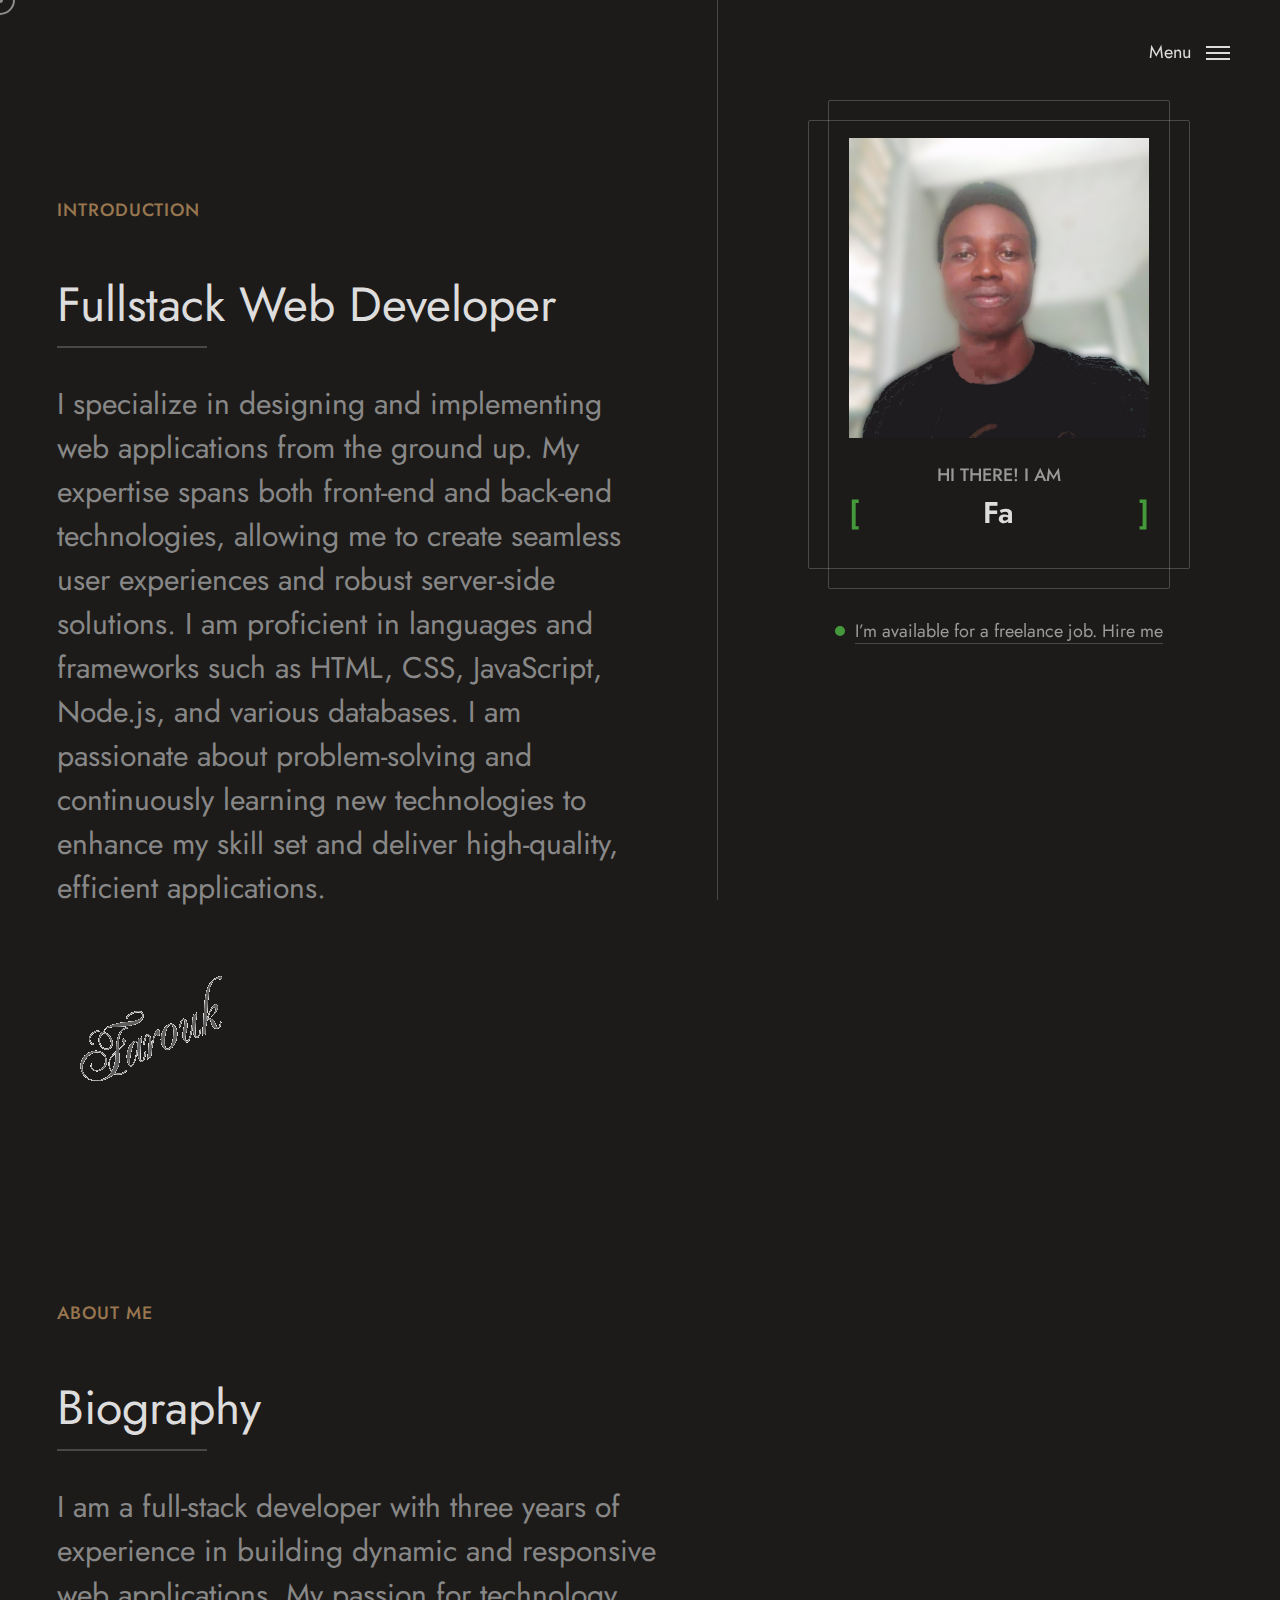
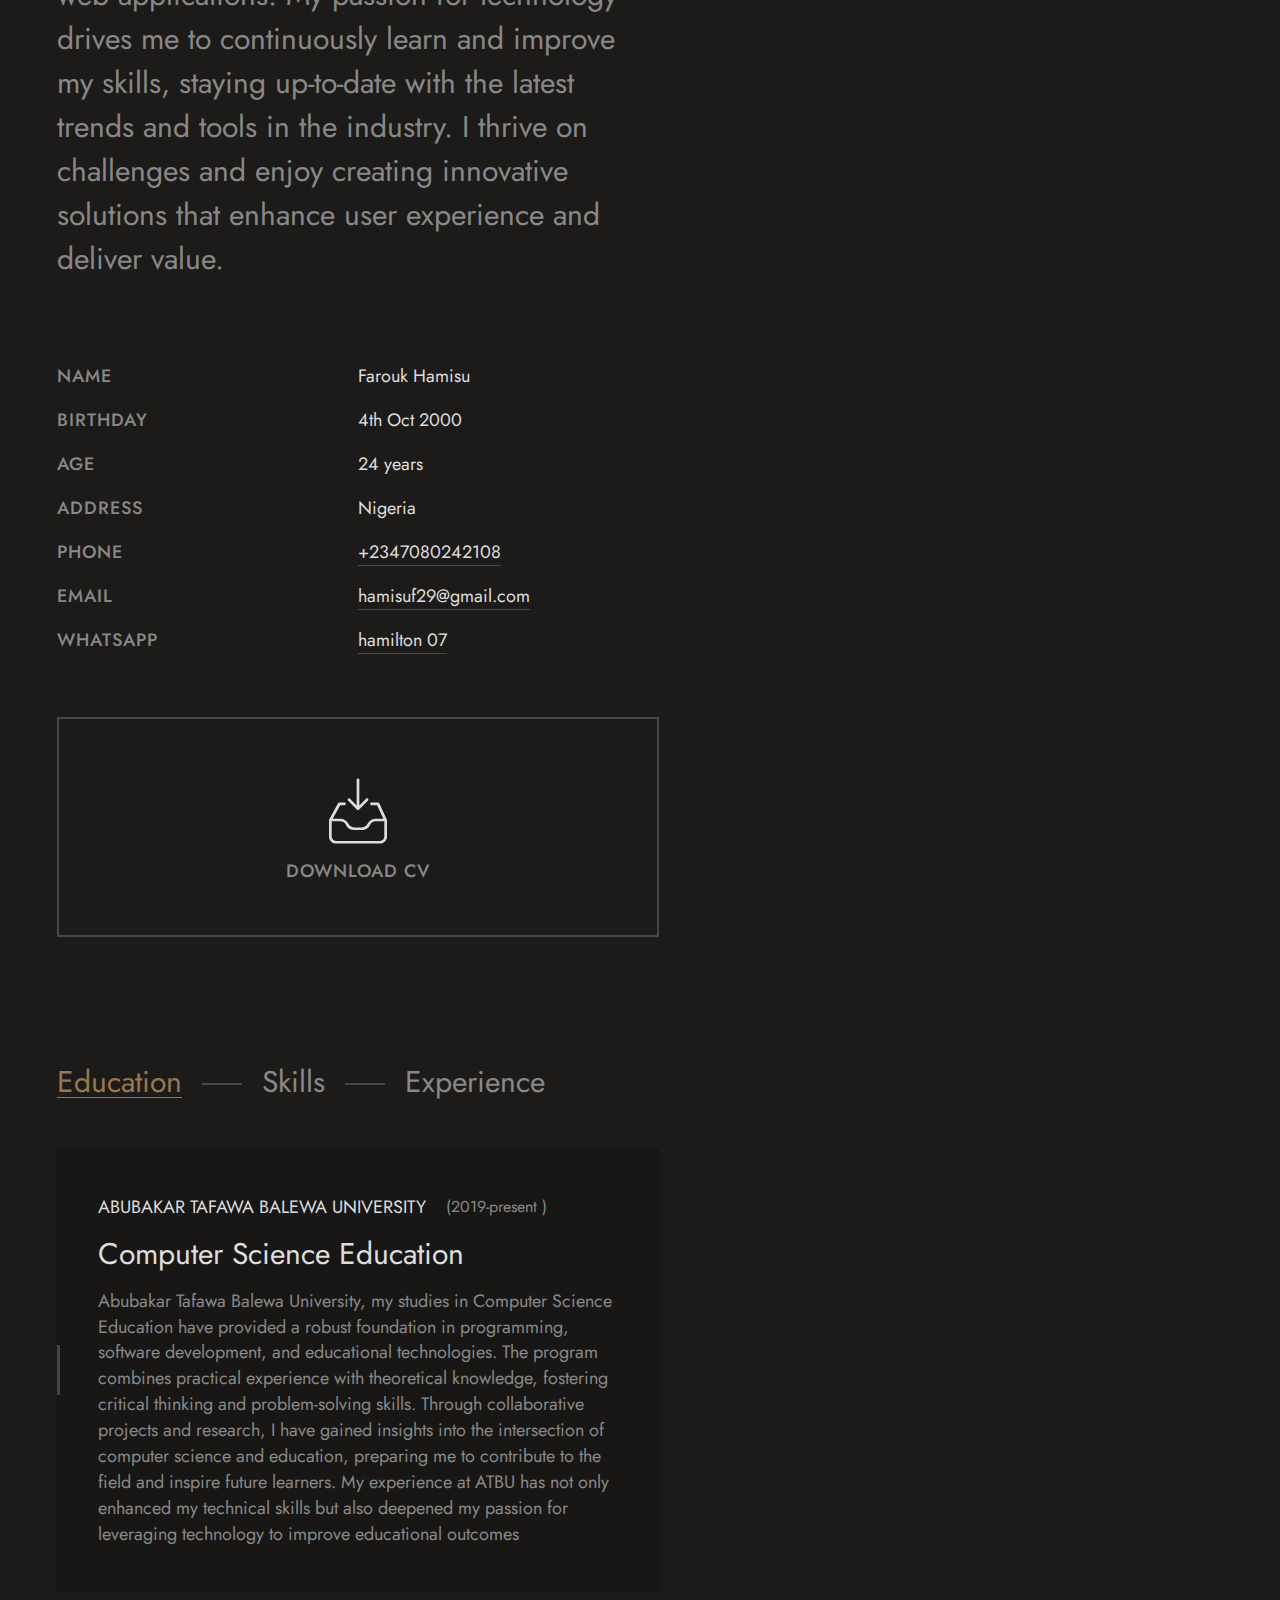
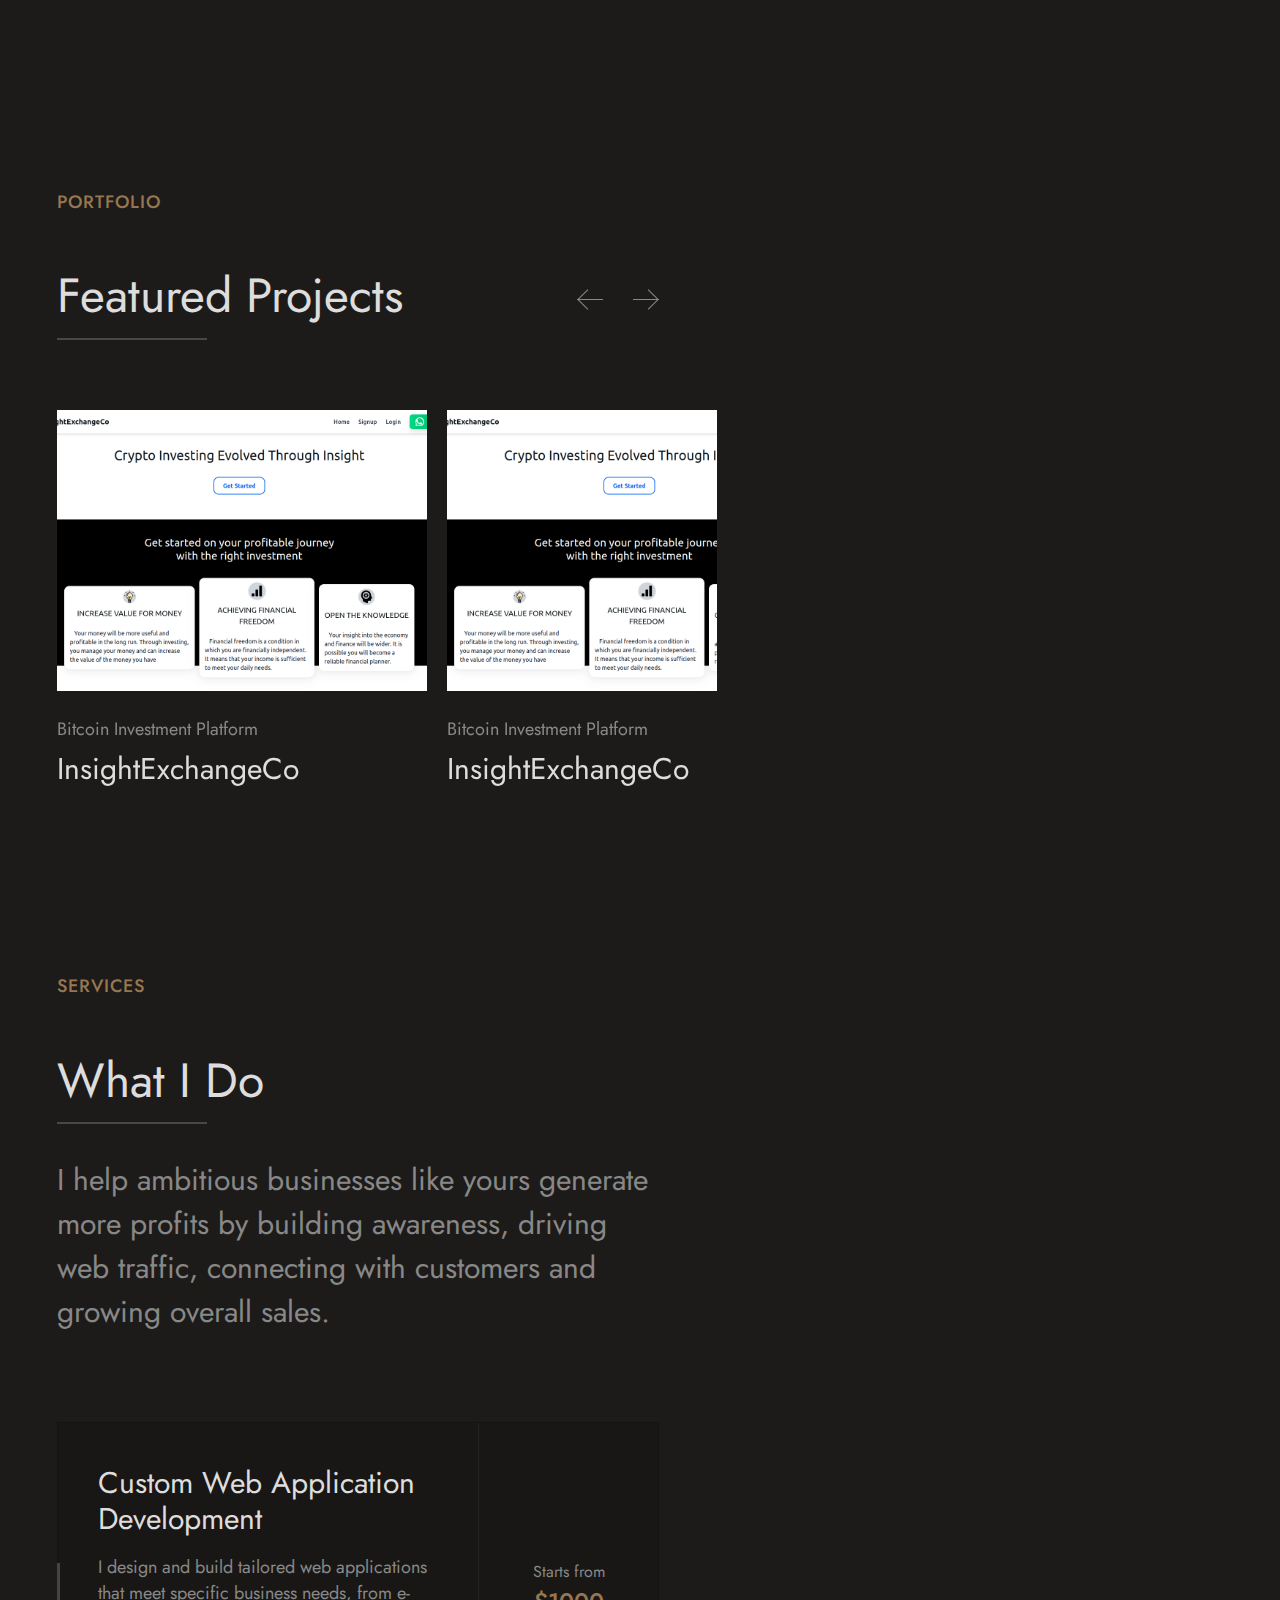
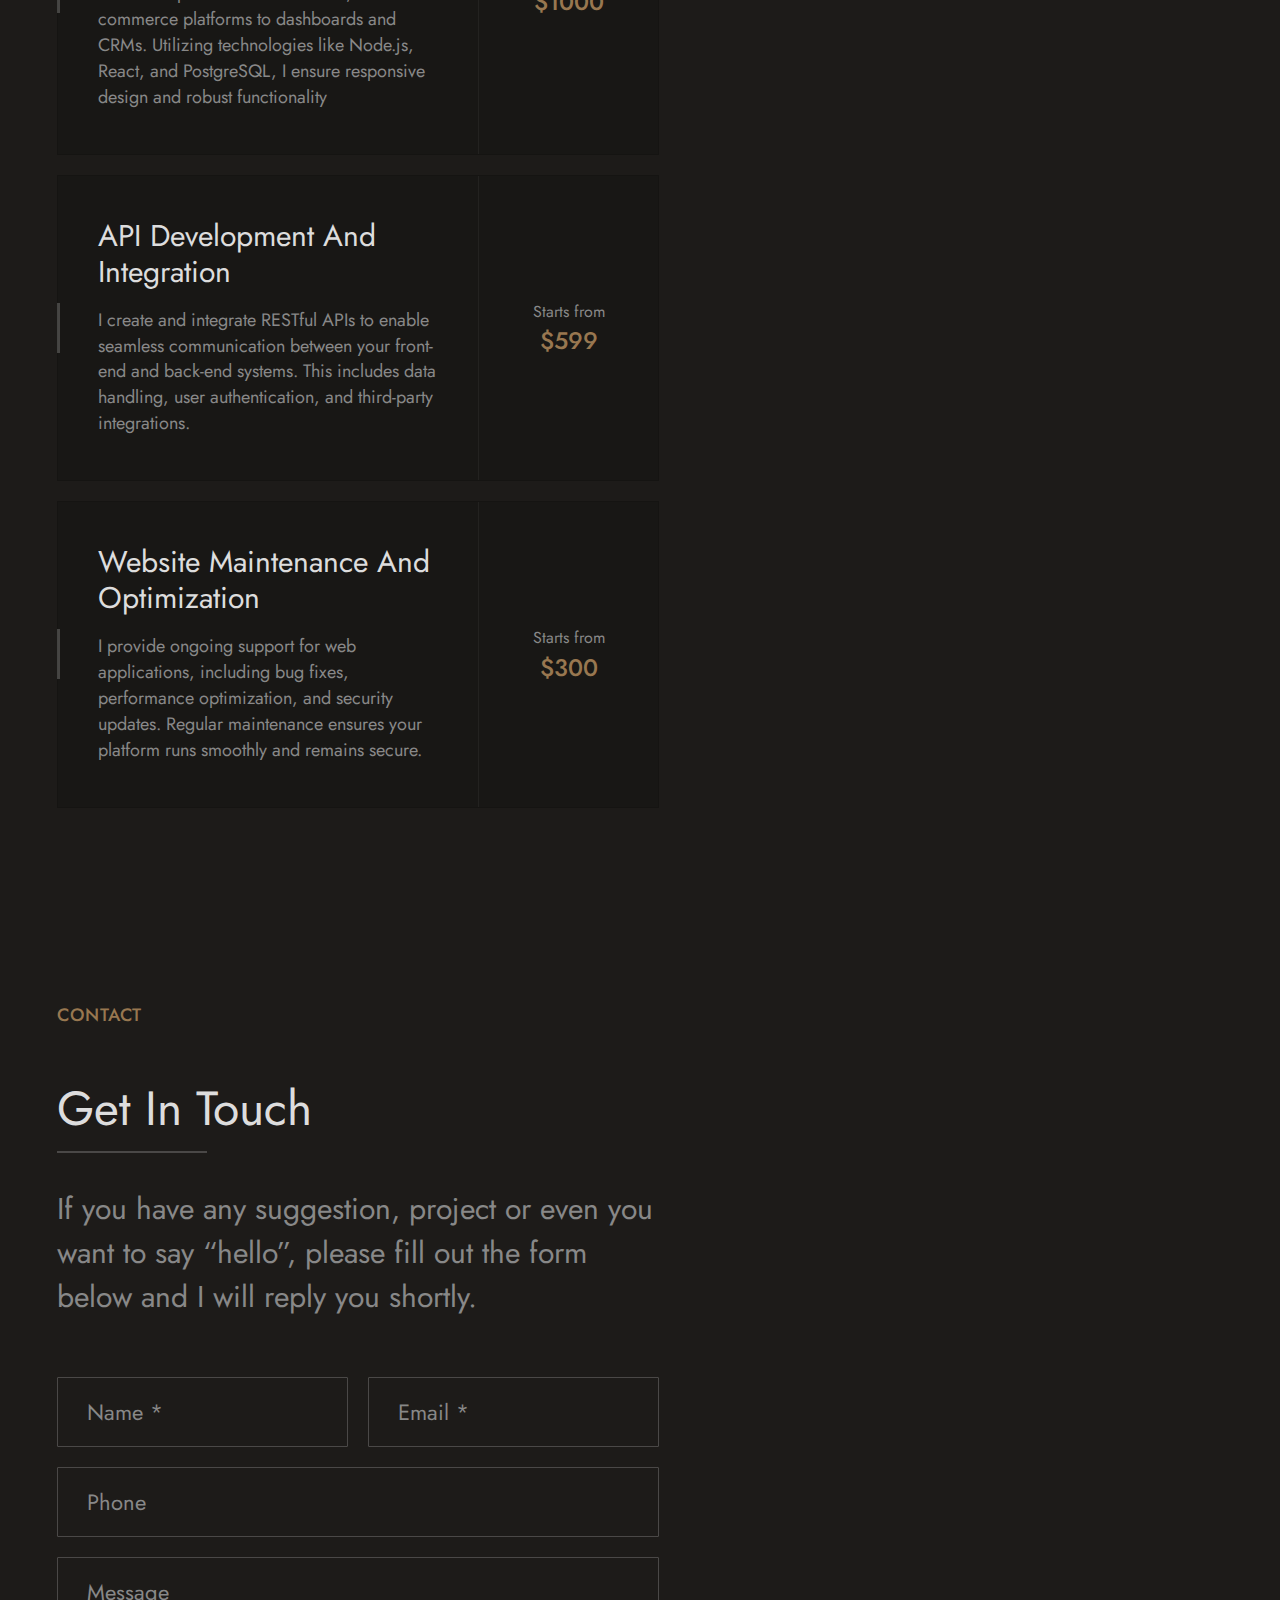
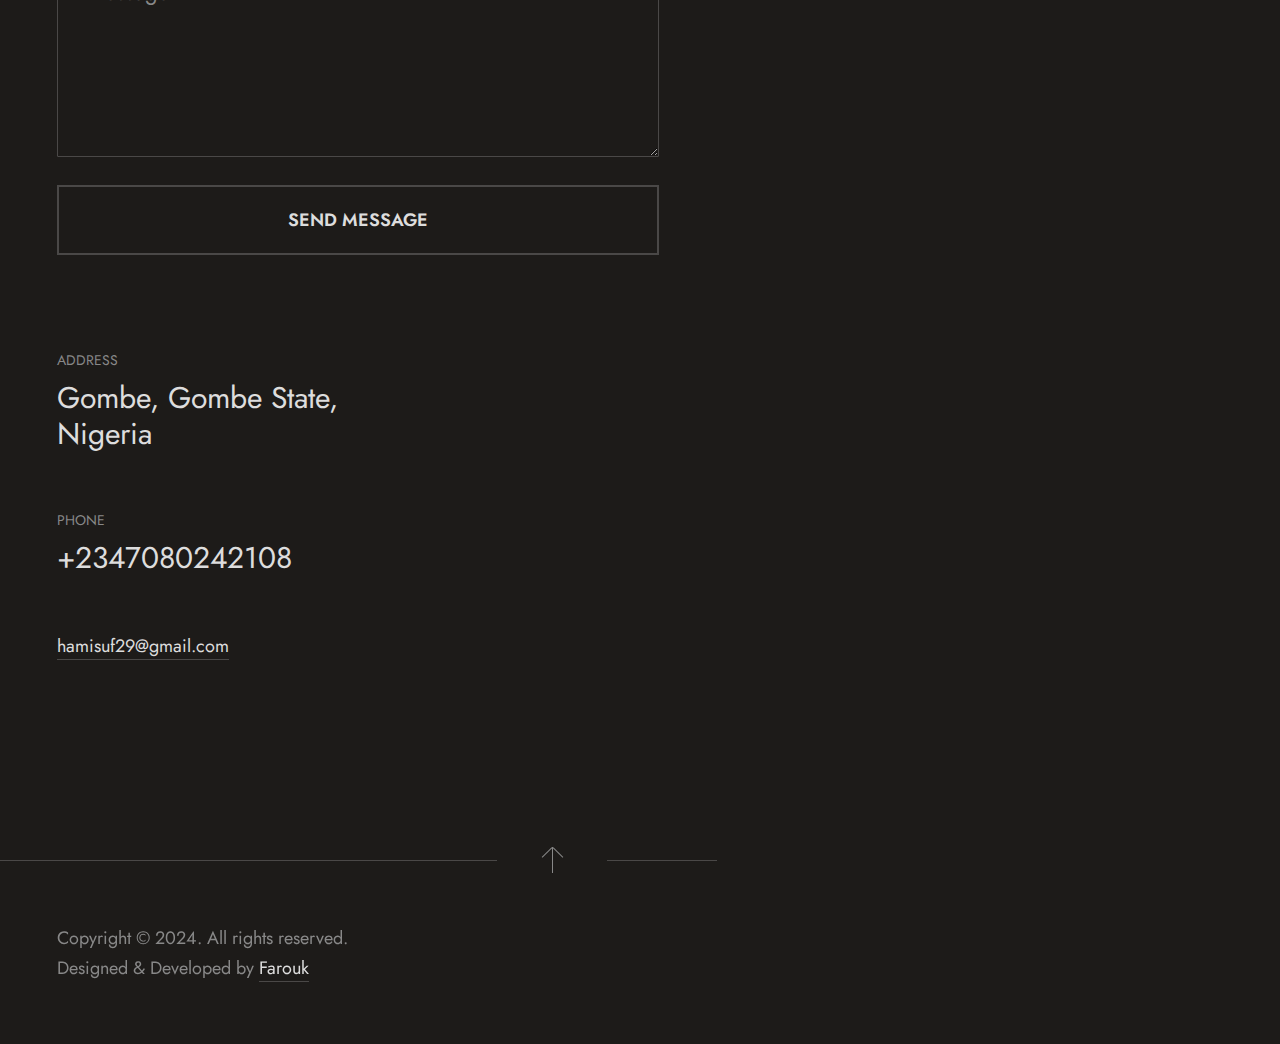
==== commit 2f1beb45: "Update index.html" ====
--- a/index.html
+++ b/index.html
@@ -568,7 +568,7 @@
 							<!-- Contact Info -->
 							<div class="resumo_fn_contact_info">
 								<p>Address</p>
-								<h3>69 Queen St, London, United Kingdom</h3>
+								<h3>Gombe, Gombe State, Nigeria </h3>
 								<p>Phone</p>
 								<h3><a href="tel:+2347080242108">+2347080242108</a></h3>
 								<p><a class="fn__link" href="mailto:hamisuf29@gmail.com">hamisuf29@gmail.com</a></p>
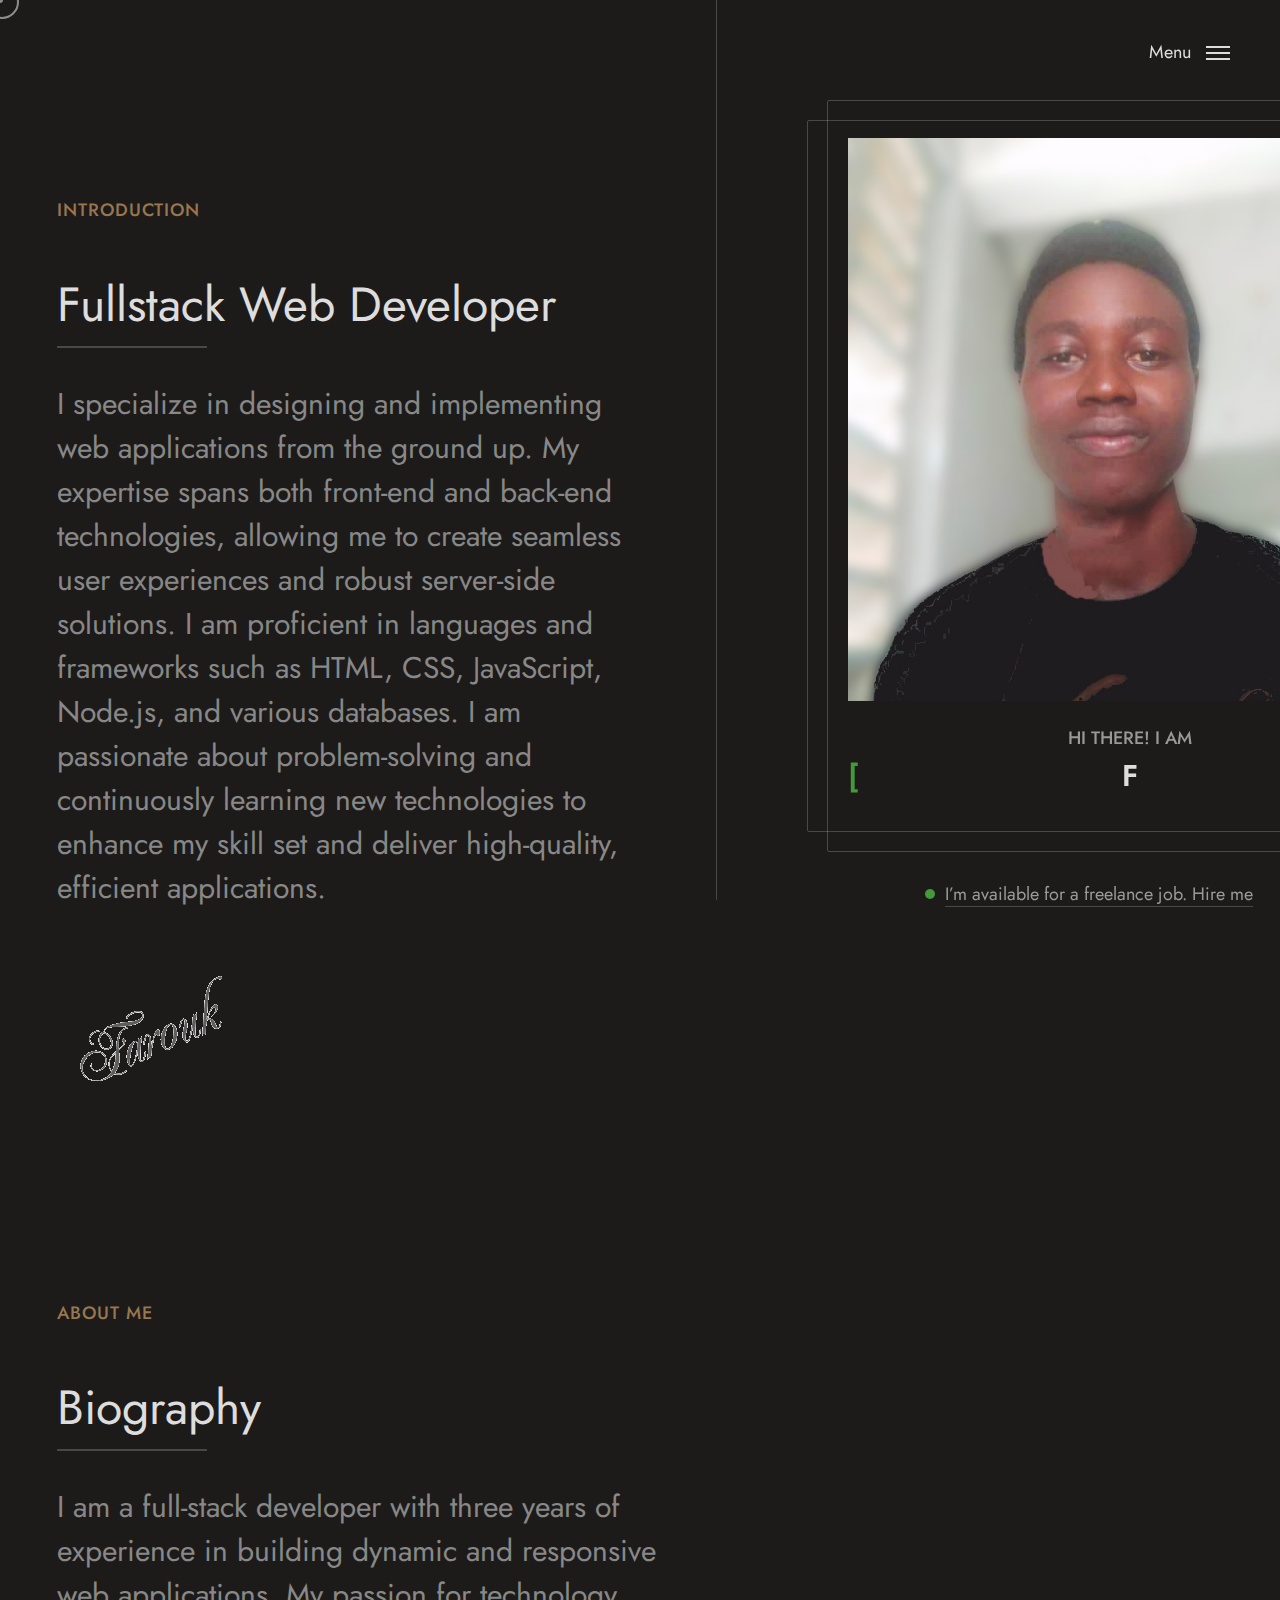
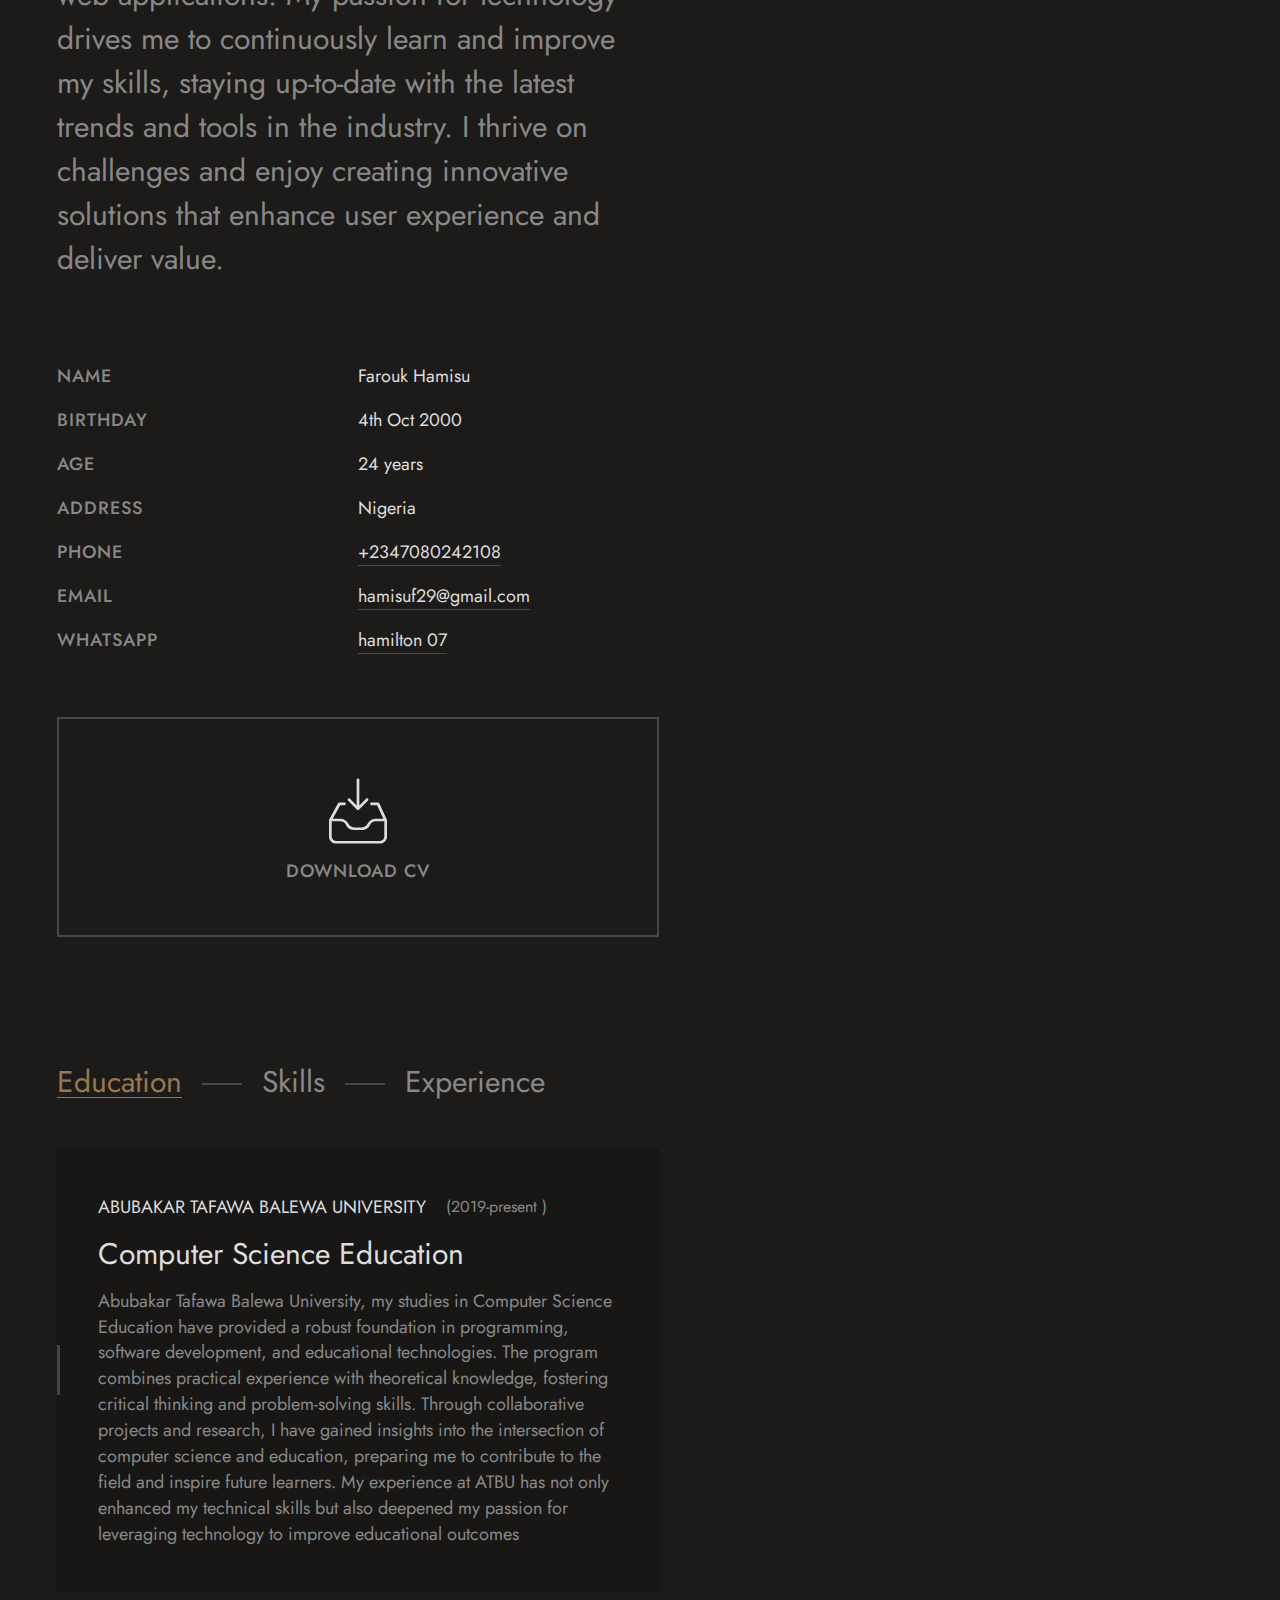
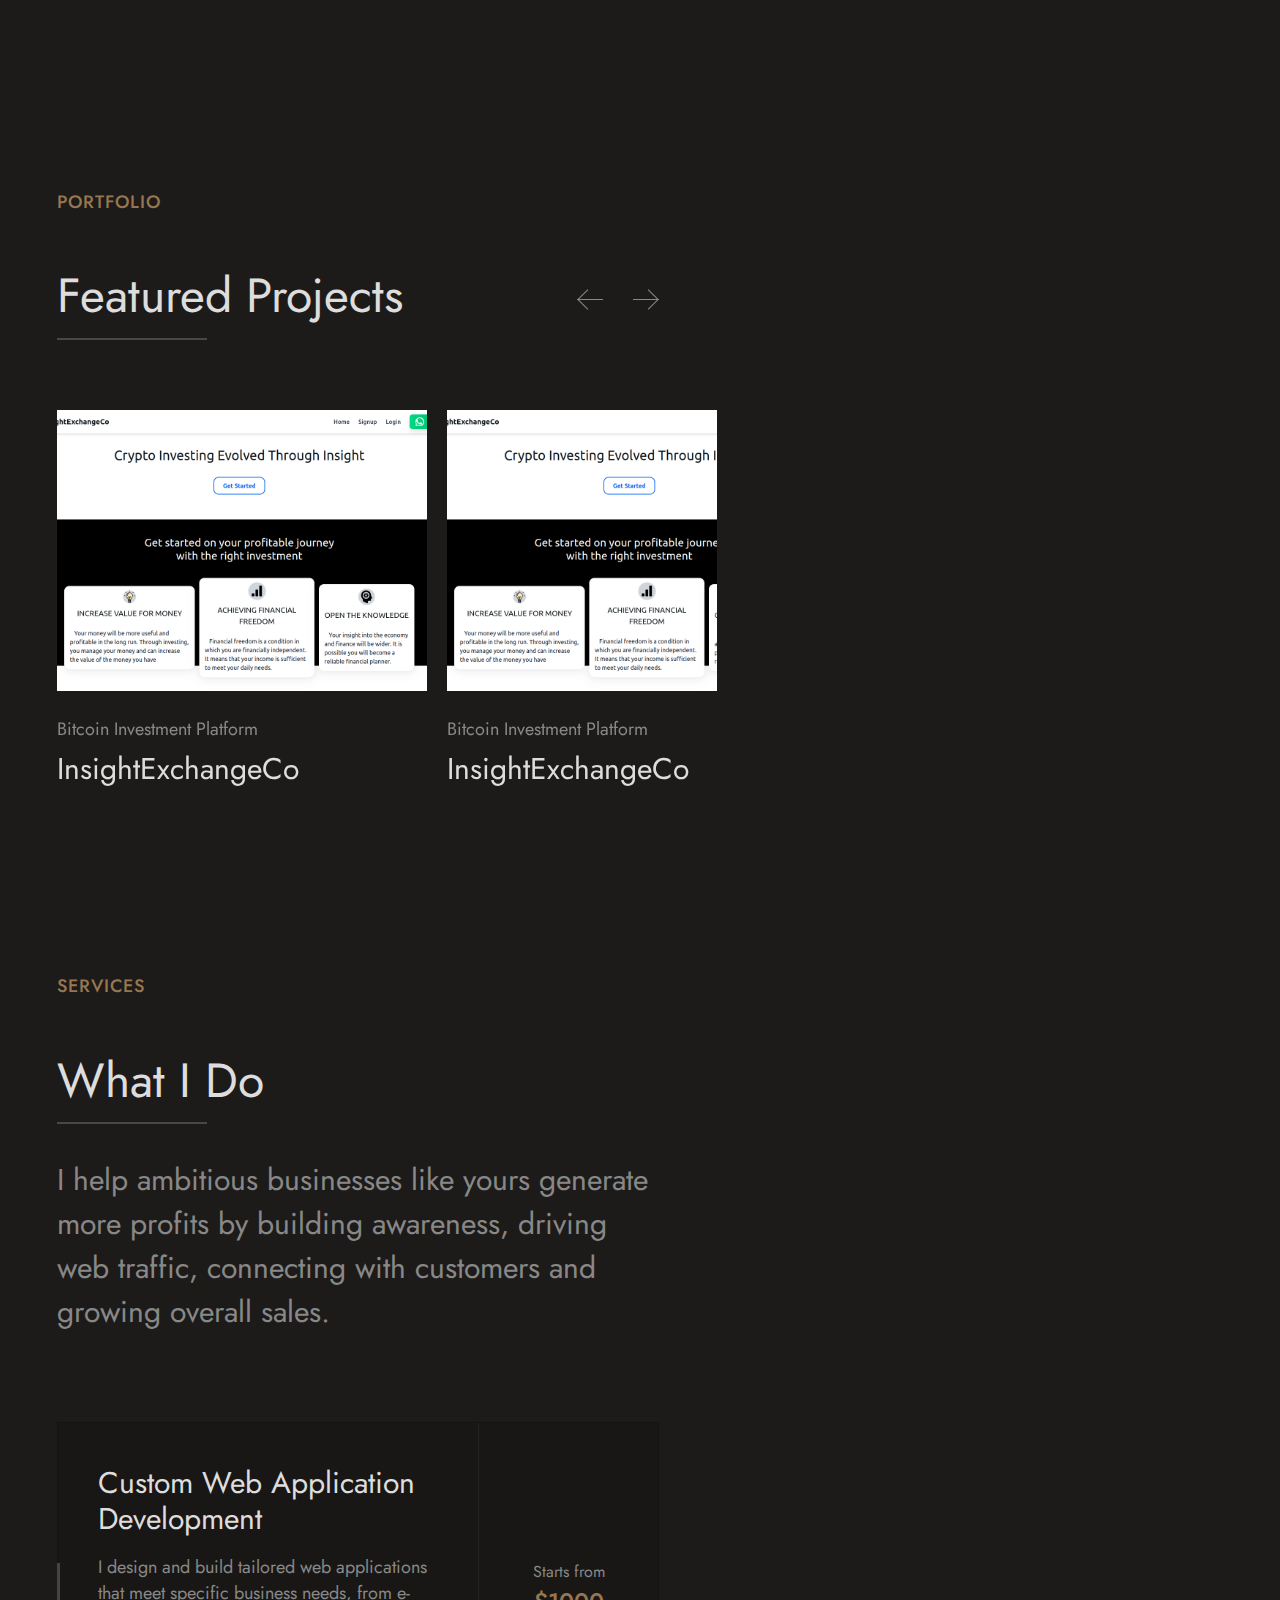
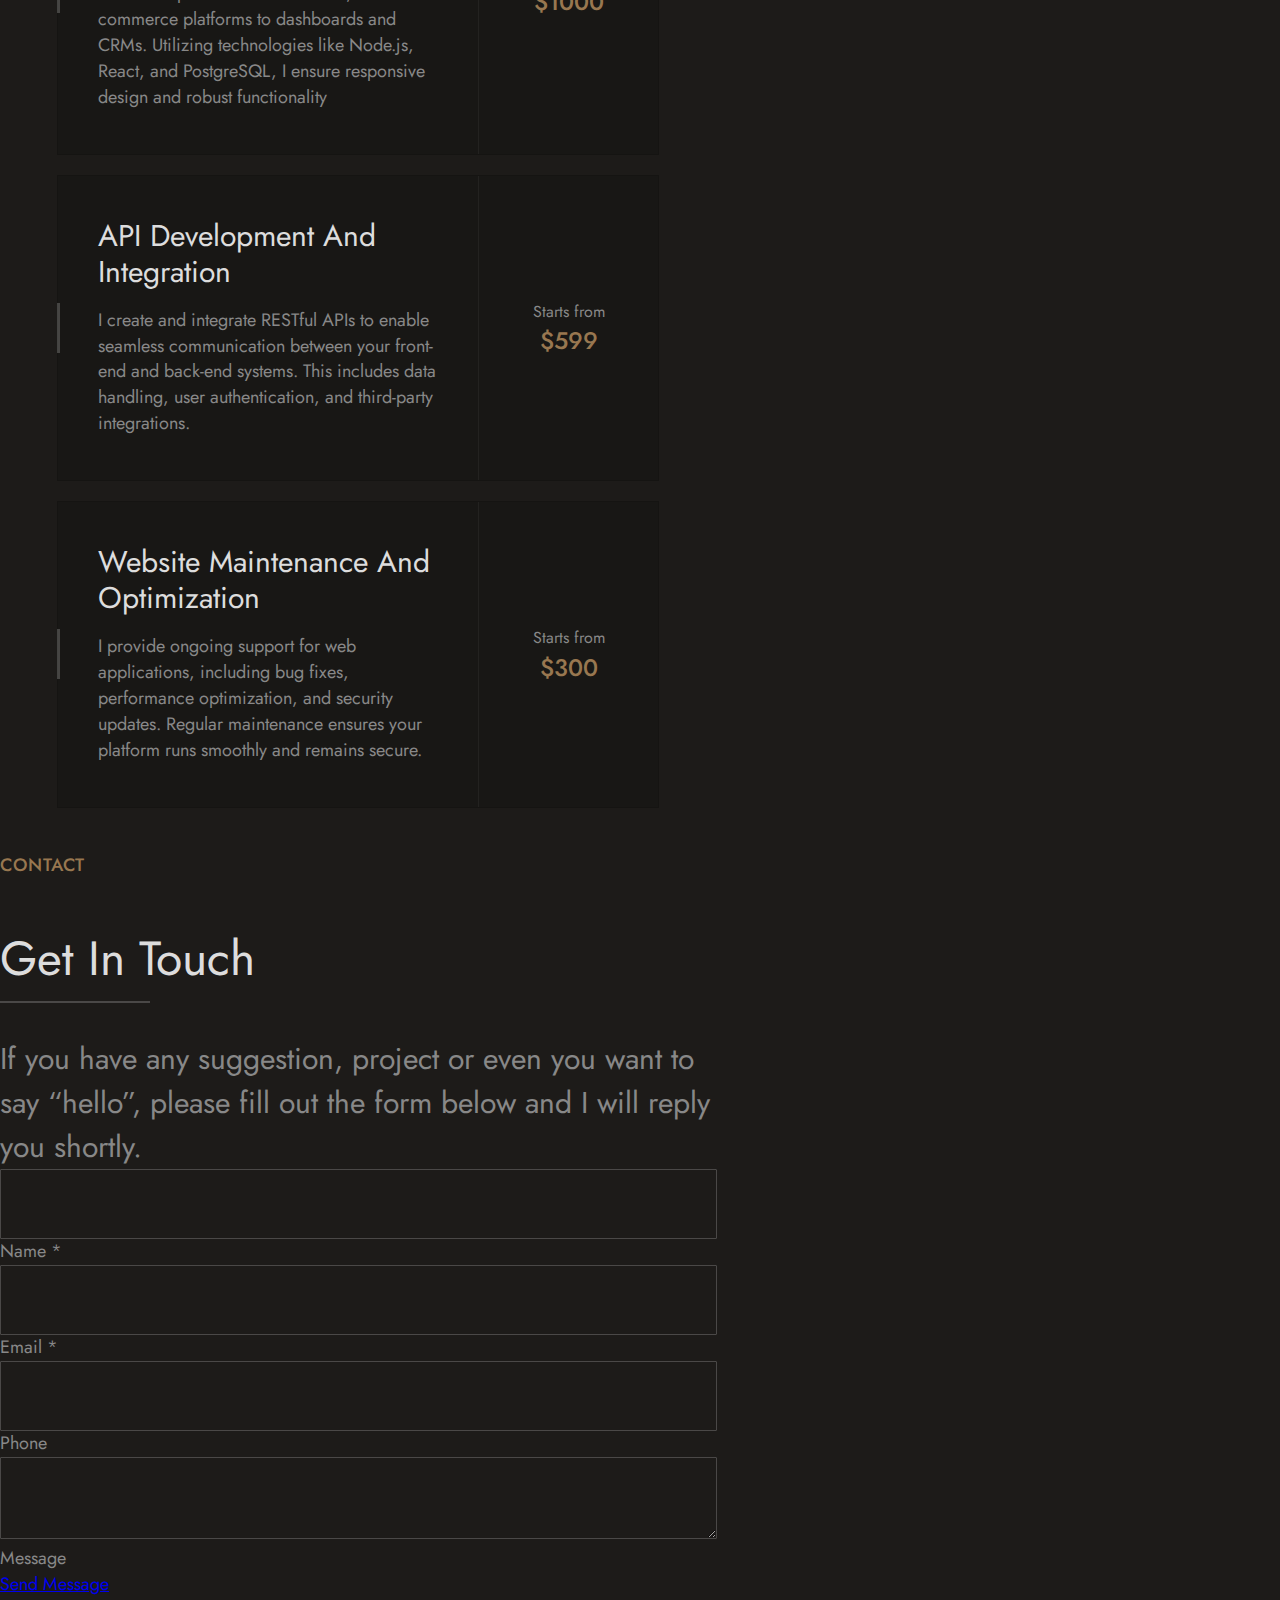
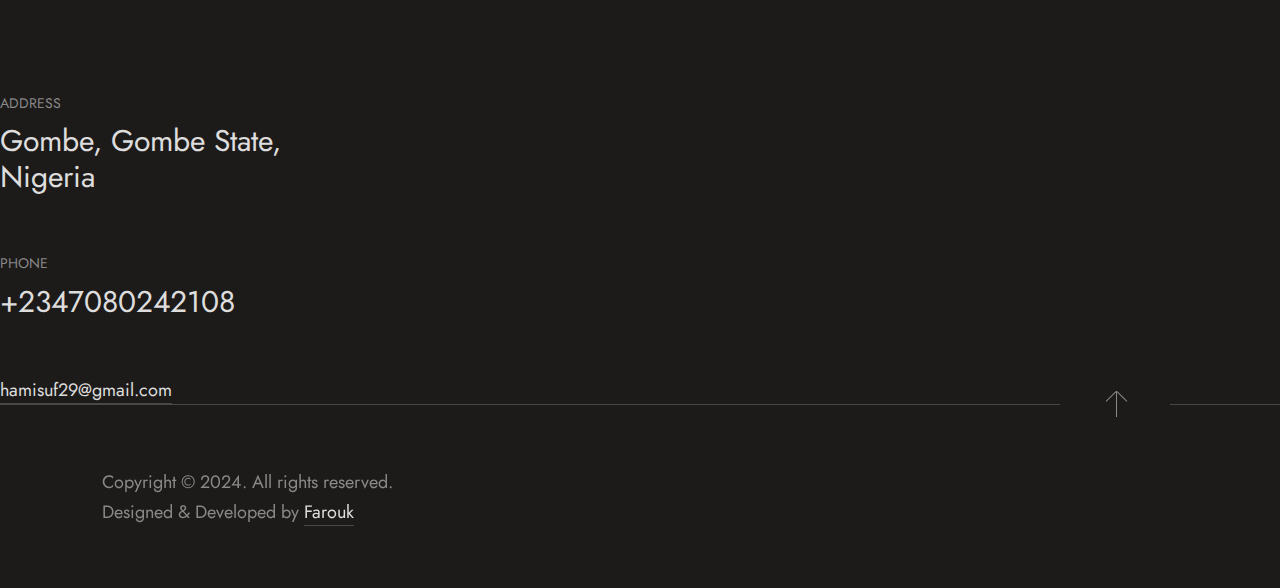
==== commit 990d0791: "make some changes" ====
--- a/index.html
+++ b/index.html
@@ -505,7 +505,6 @@
 						</div>
 					</div>
 				</section>
-				--->
 
 
 				<section id="contact">
@@ -558,7 +557,7 @@
 											</div>
 										</div>
 										<div class="item">
-											<a id="send_message" href="#">Send Message</a>
+											<a id="send_message" href="mailto:hamisuf29@gmail.com">Send Message</a>
 										</div>
 									</div>
 								</div>
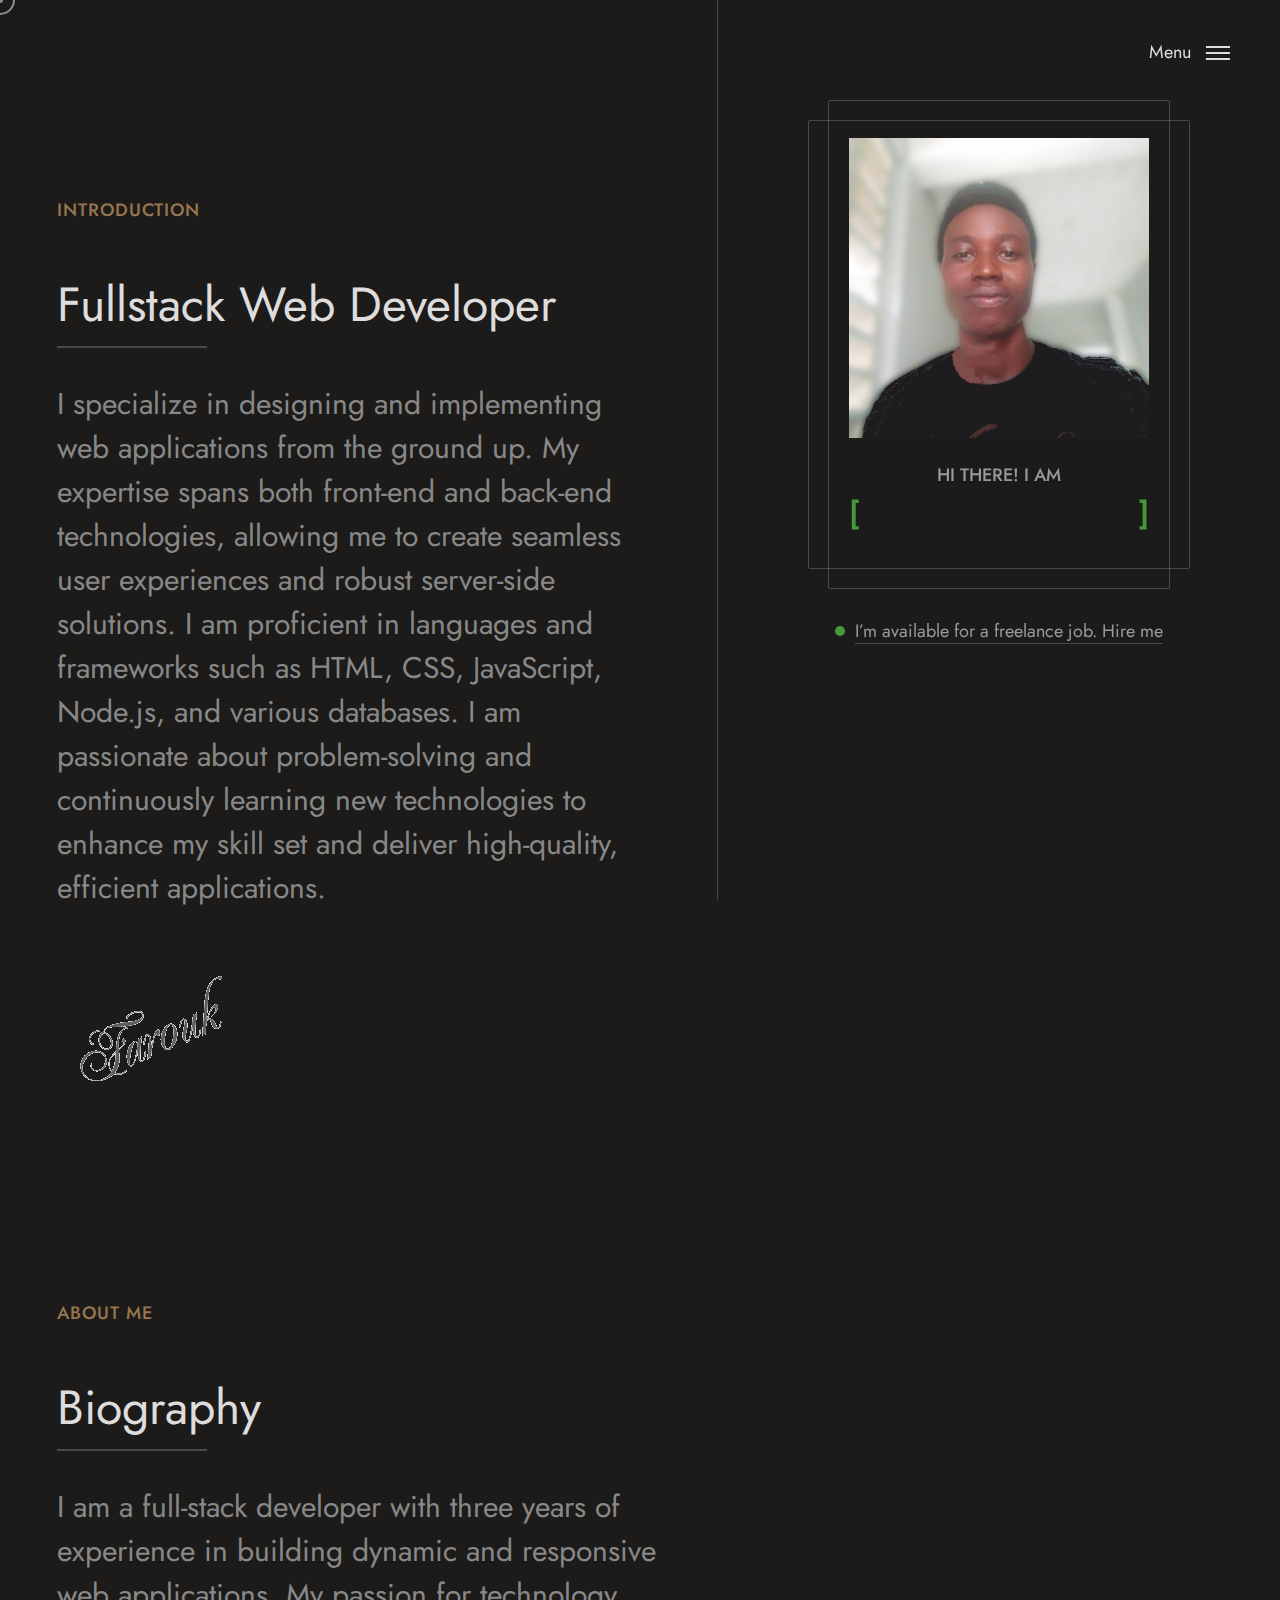
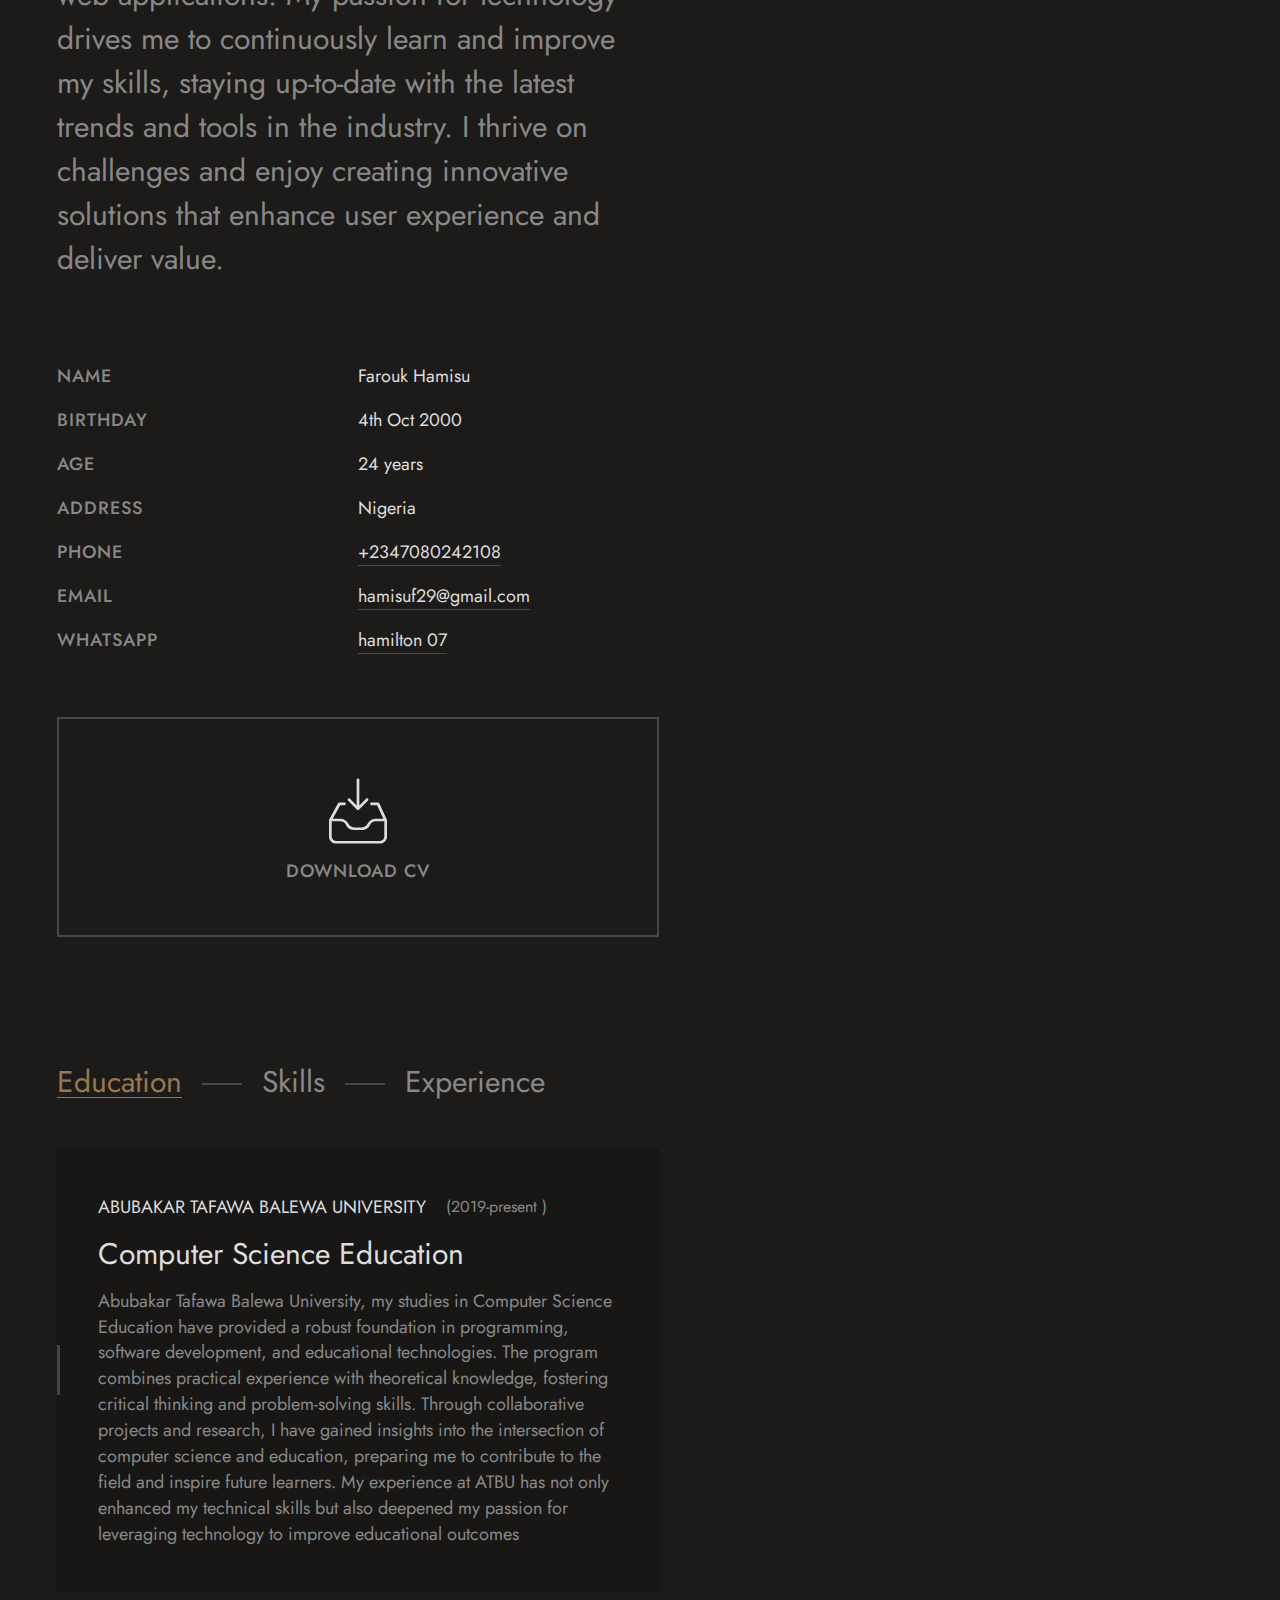
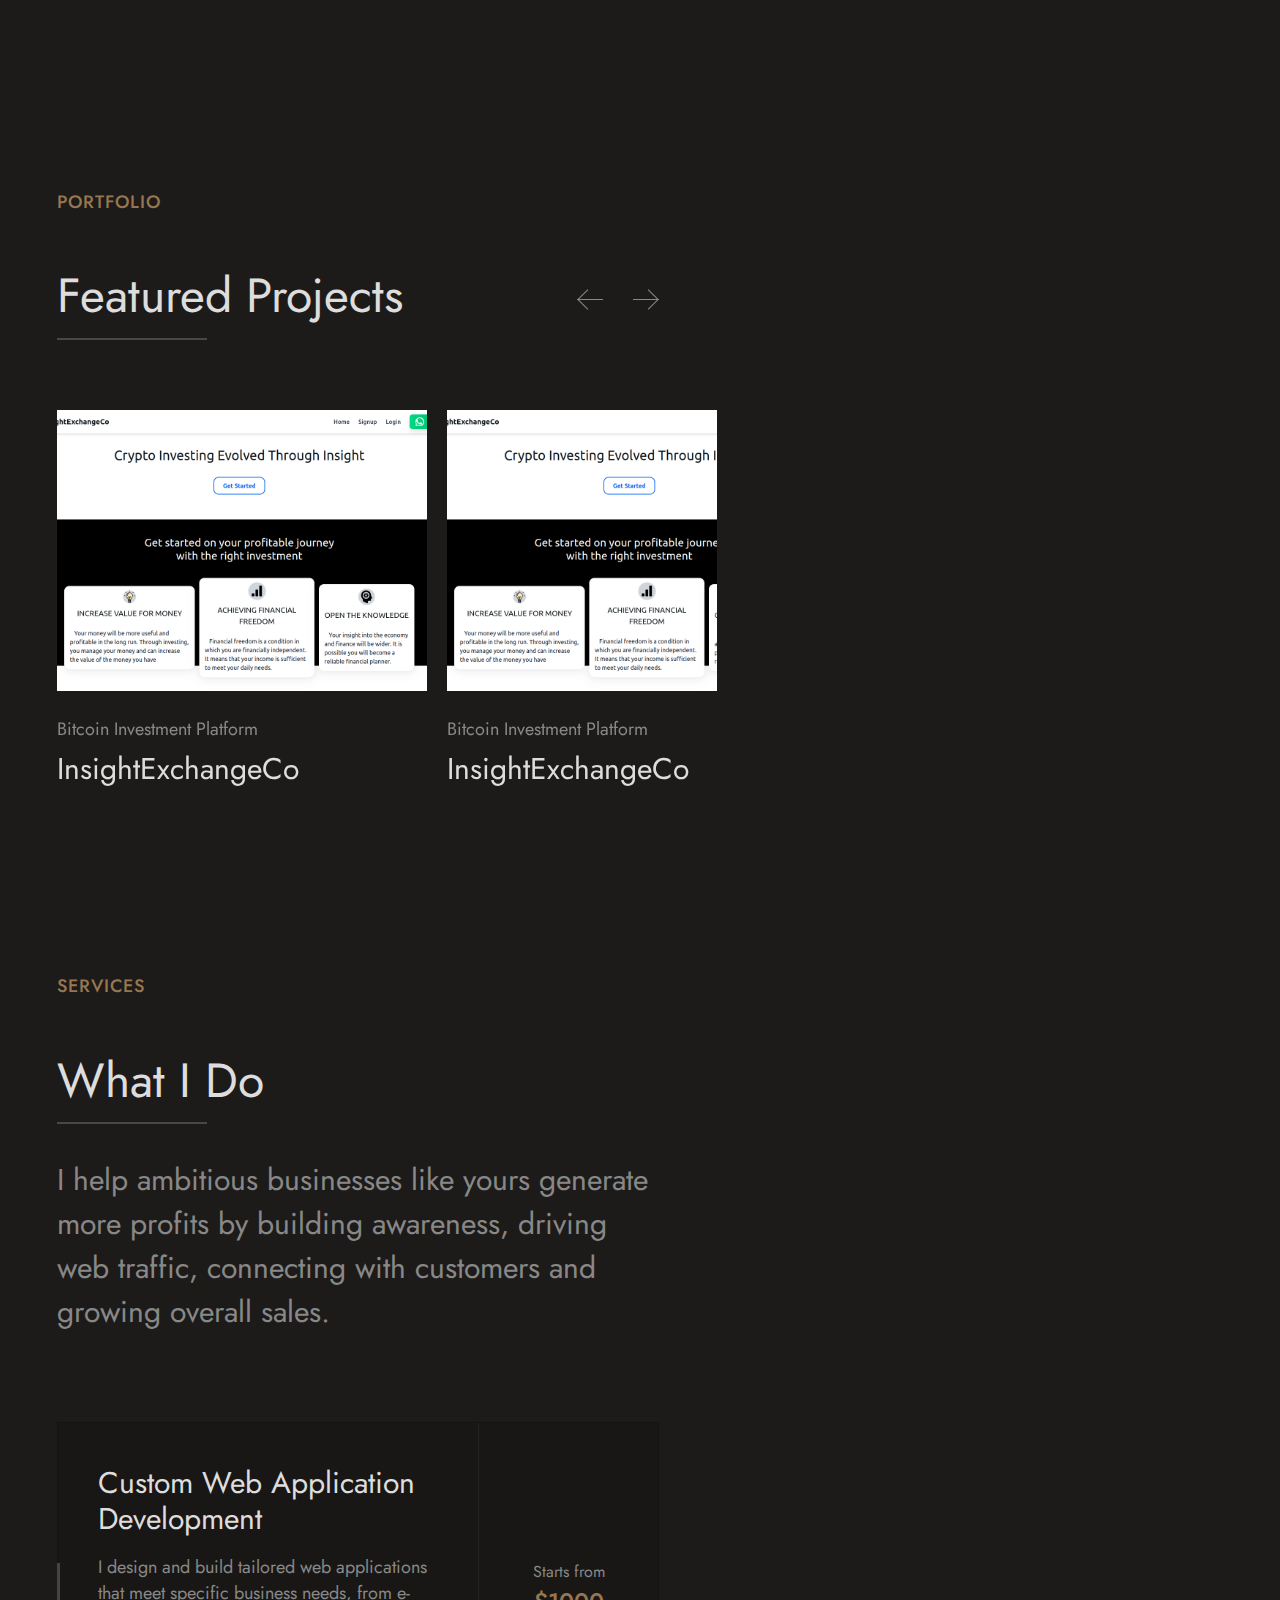
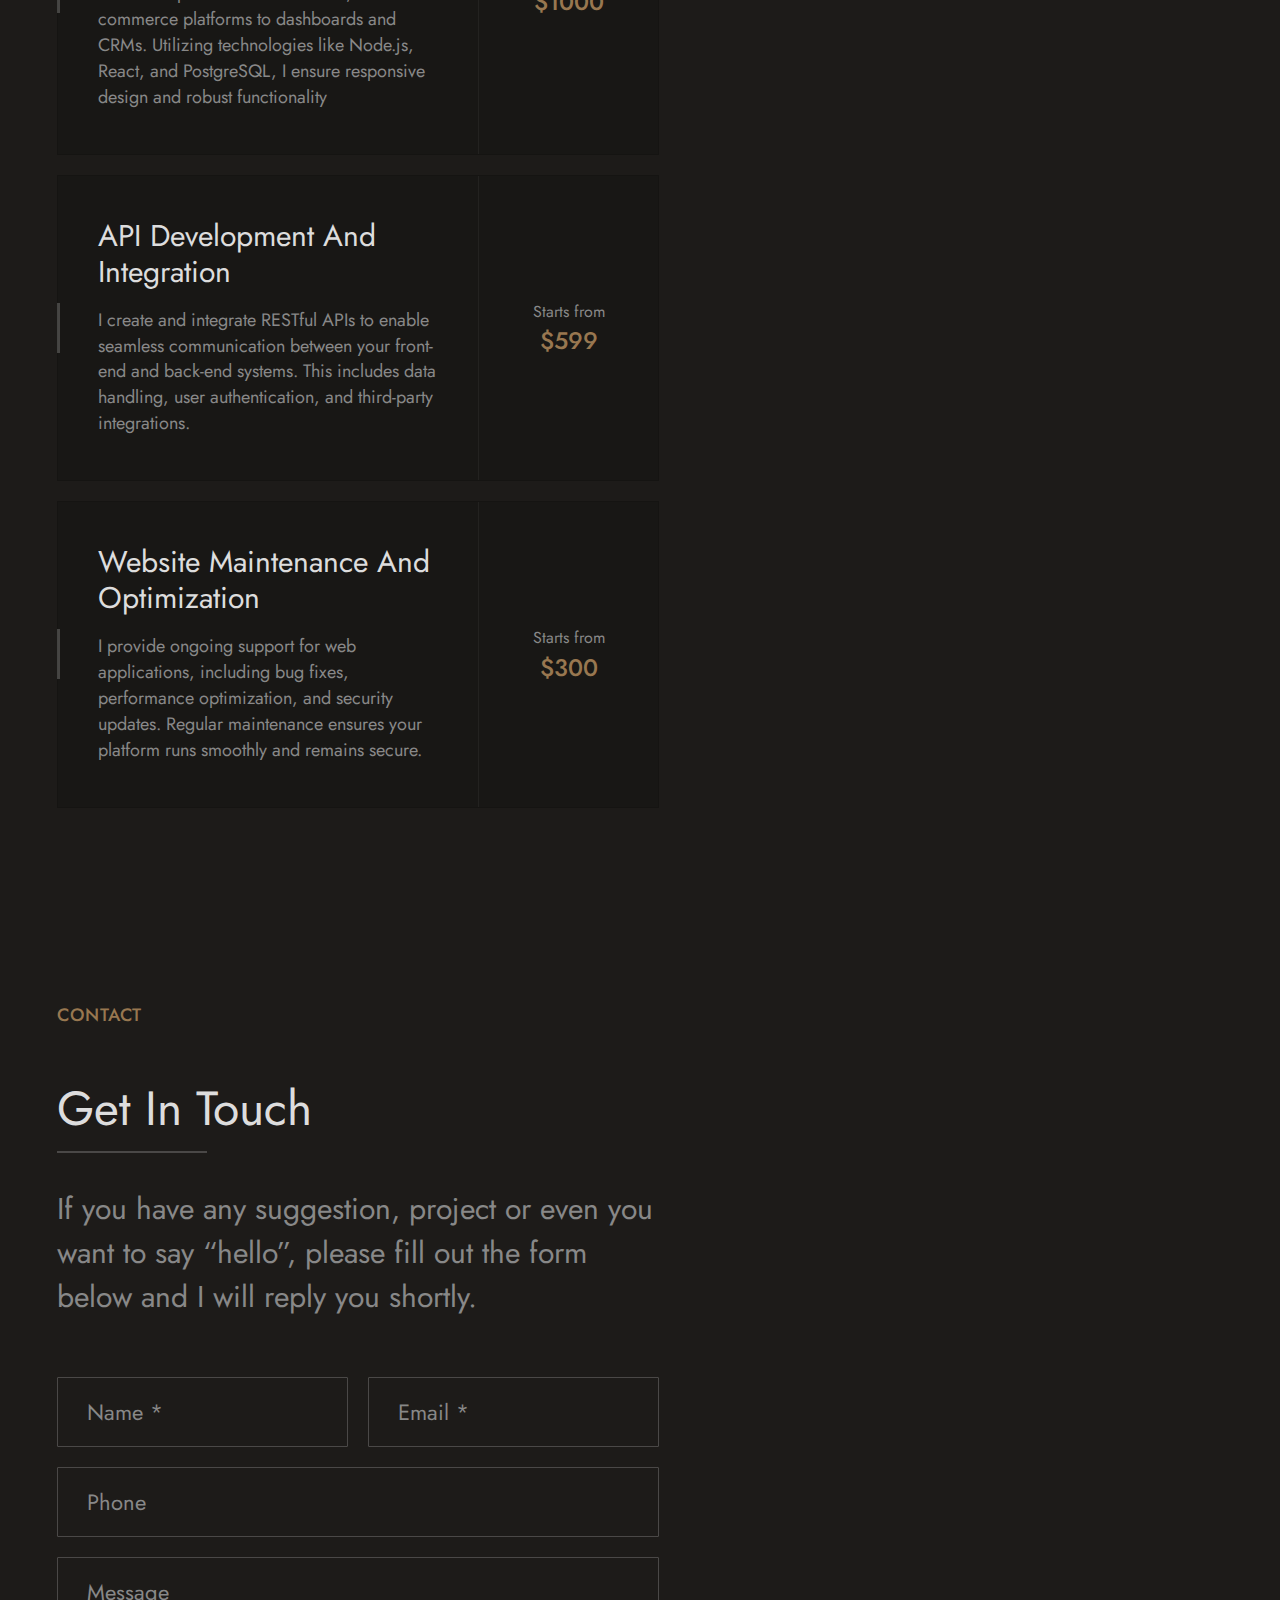
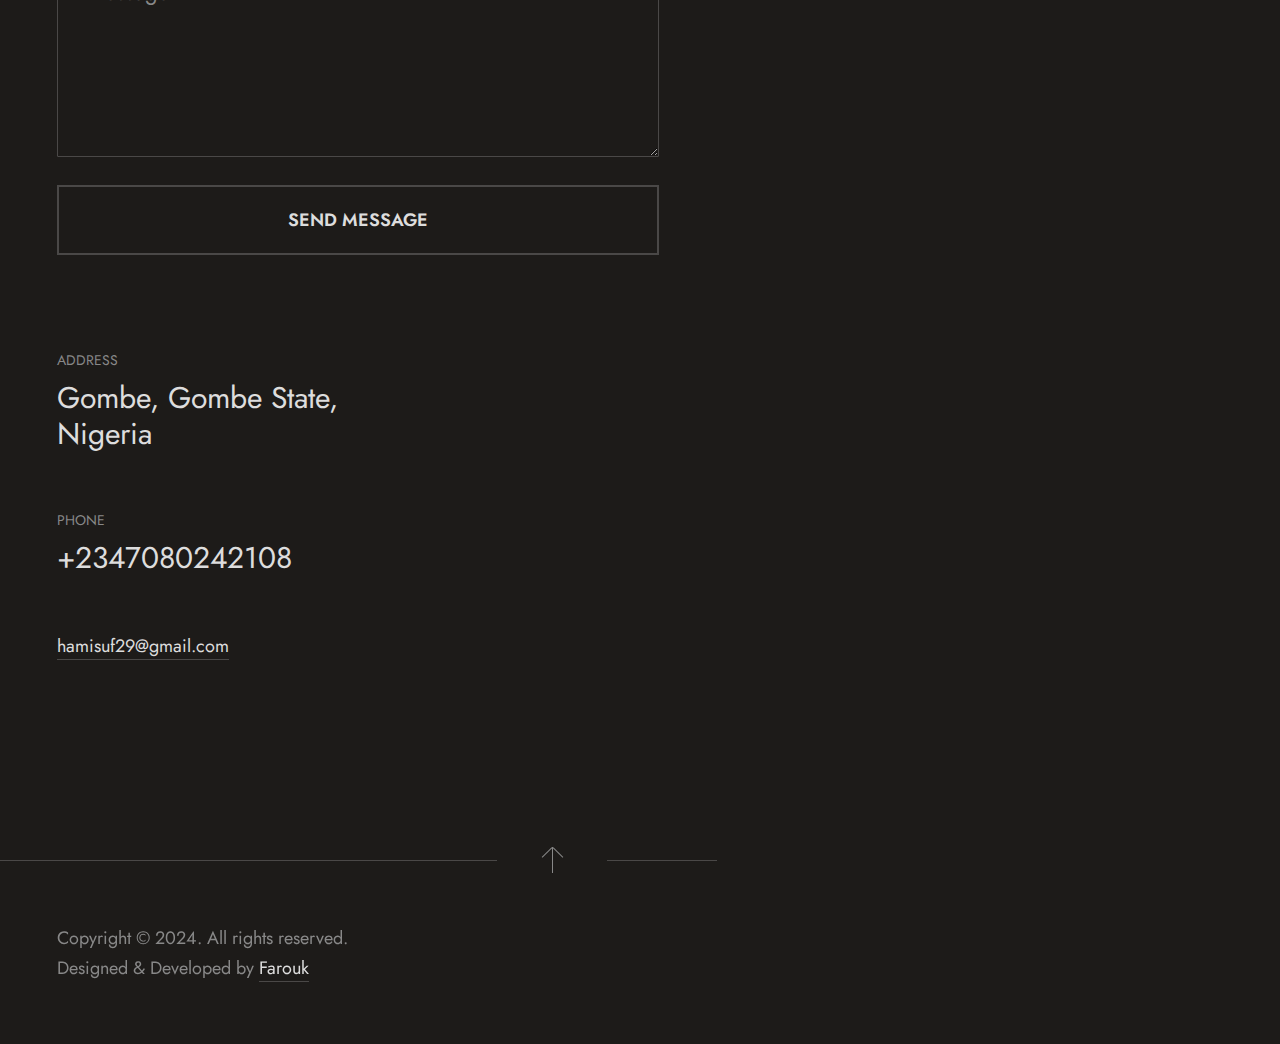
==== commit 5dbe87d7: "change index.html" ====
--- a/index.html
+++ b/index.html
@@ -505,6 +505,7 @@
 						</div>
 					</div>
 				</section>
+				--->
 
 
 				<section id="contact">
@@ -557,7 +558,7 @@
 											</div>
 										</div>
 										<div class="item">
-											<a id="send_message" href="mailto:hamisuf29@gmail.com">Send Message</a>
+											<a id="send_message" href="#">Send Message</a>
 										</div>
 									</div>
 								</div>
@@ -567,7 +568,7 @@
 							<!-- Contact Info -->
 							<div class="resumo_fn_contact_info">
 								<p>Address</p>
-								<h3>Gombe, Gombe State, Nigeria </h3>
+								<h3>Gombe, Gombe State, Nigeria</h3>
 								<p>Phone</p>
 								<h3><a href="tel:+2347080242108">+2347080242108</a></h3>
 								<p><a class="fn__link" href="mailto:hamisuf29@gmail.com">hamisuf29@gmail.com</a></p>
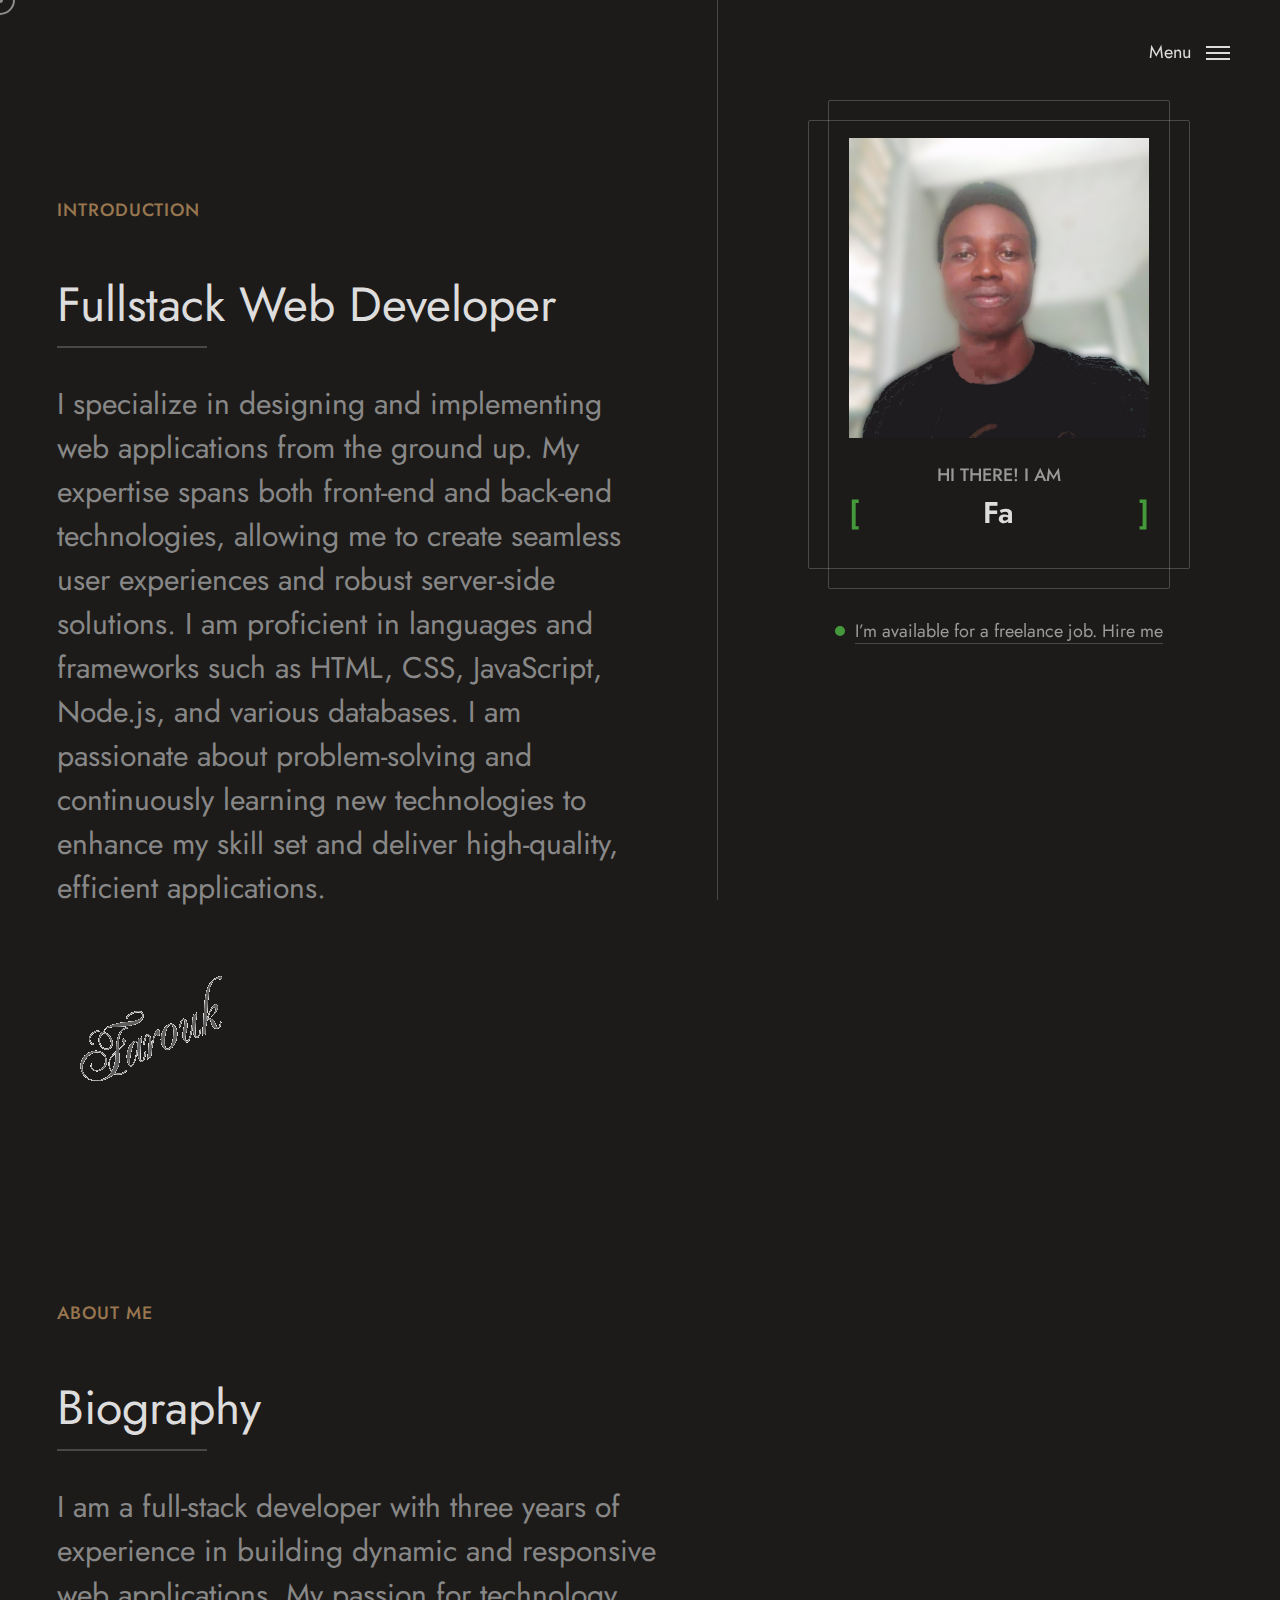
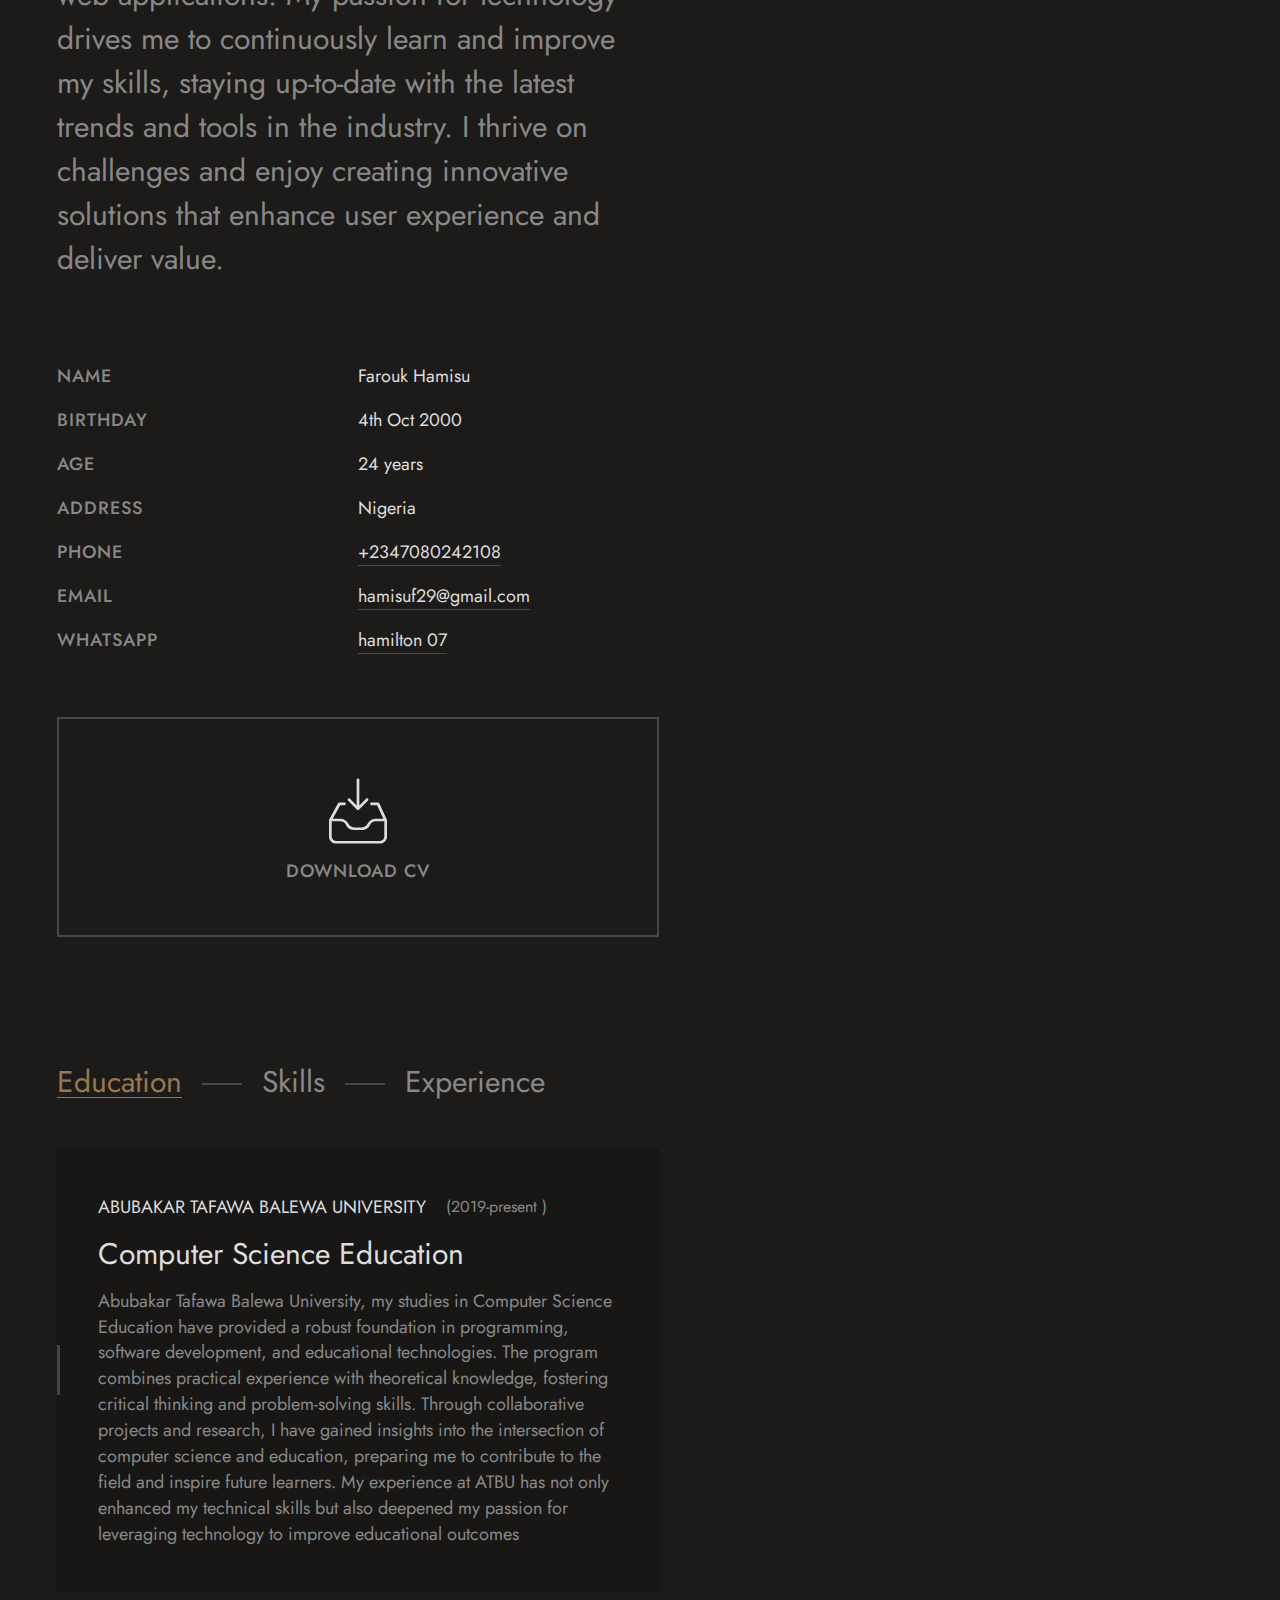
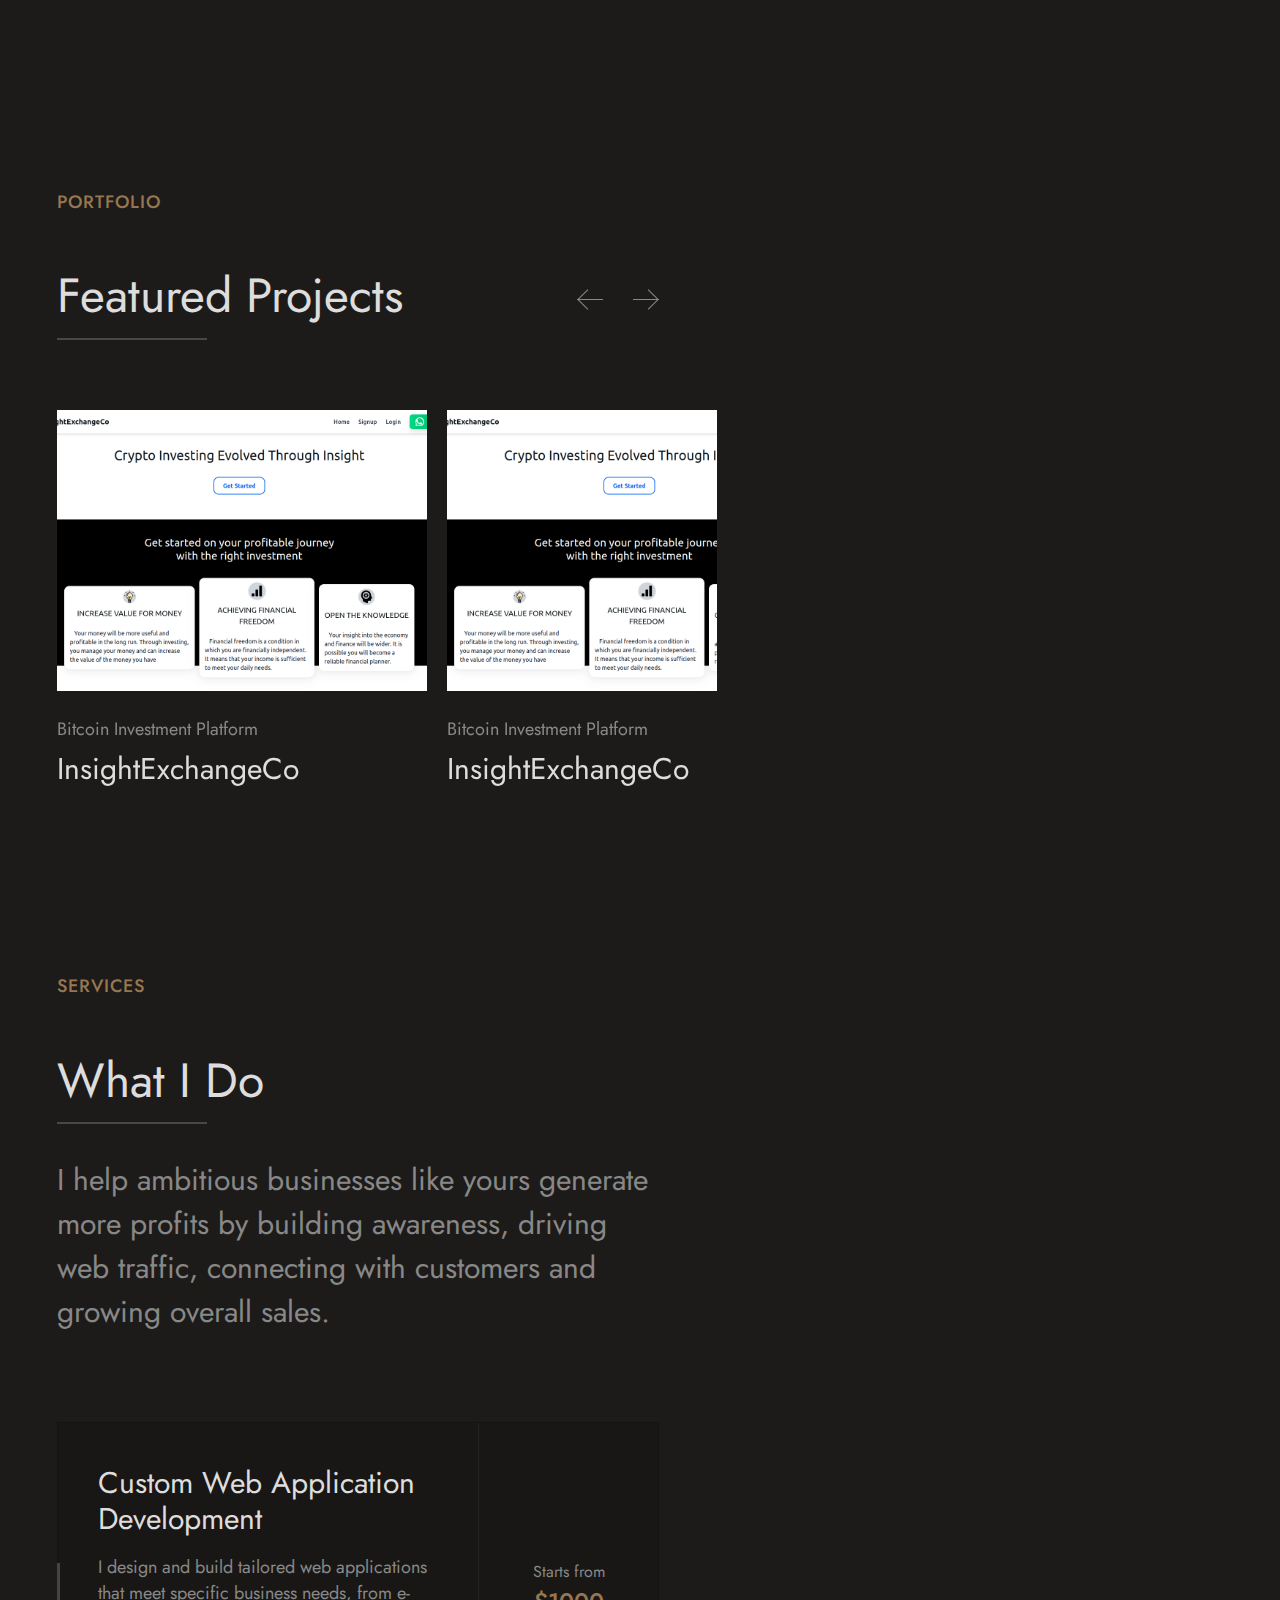
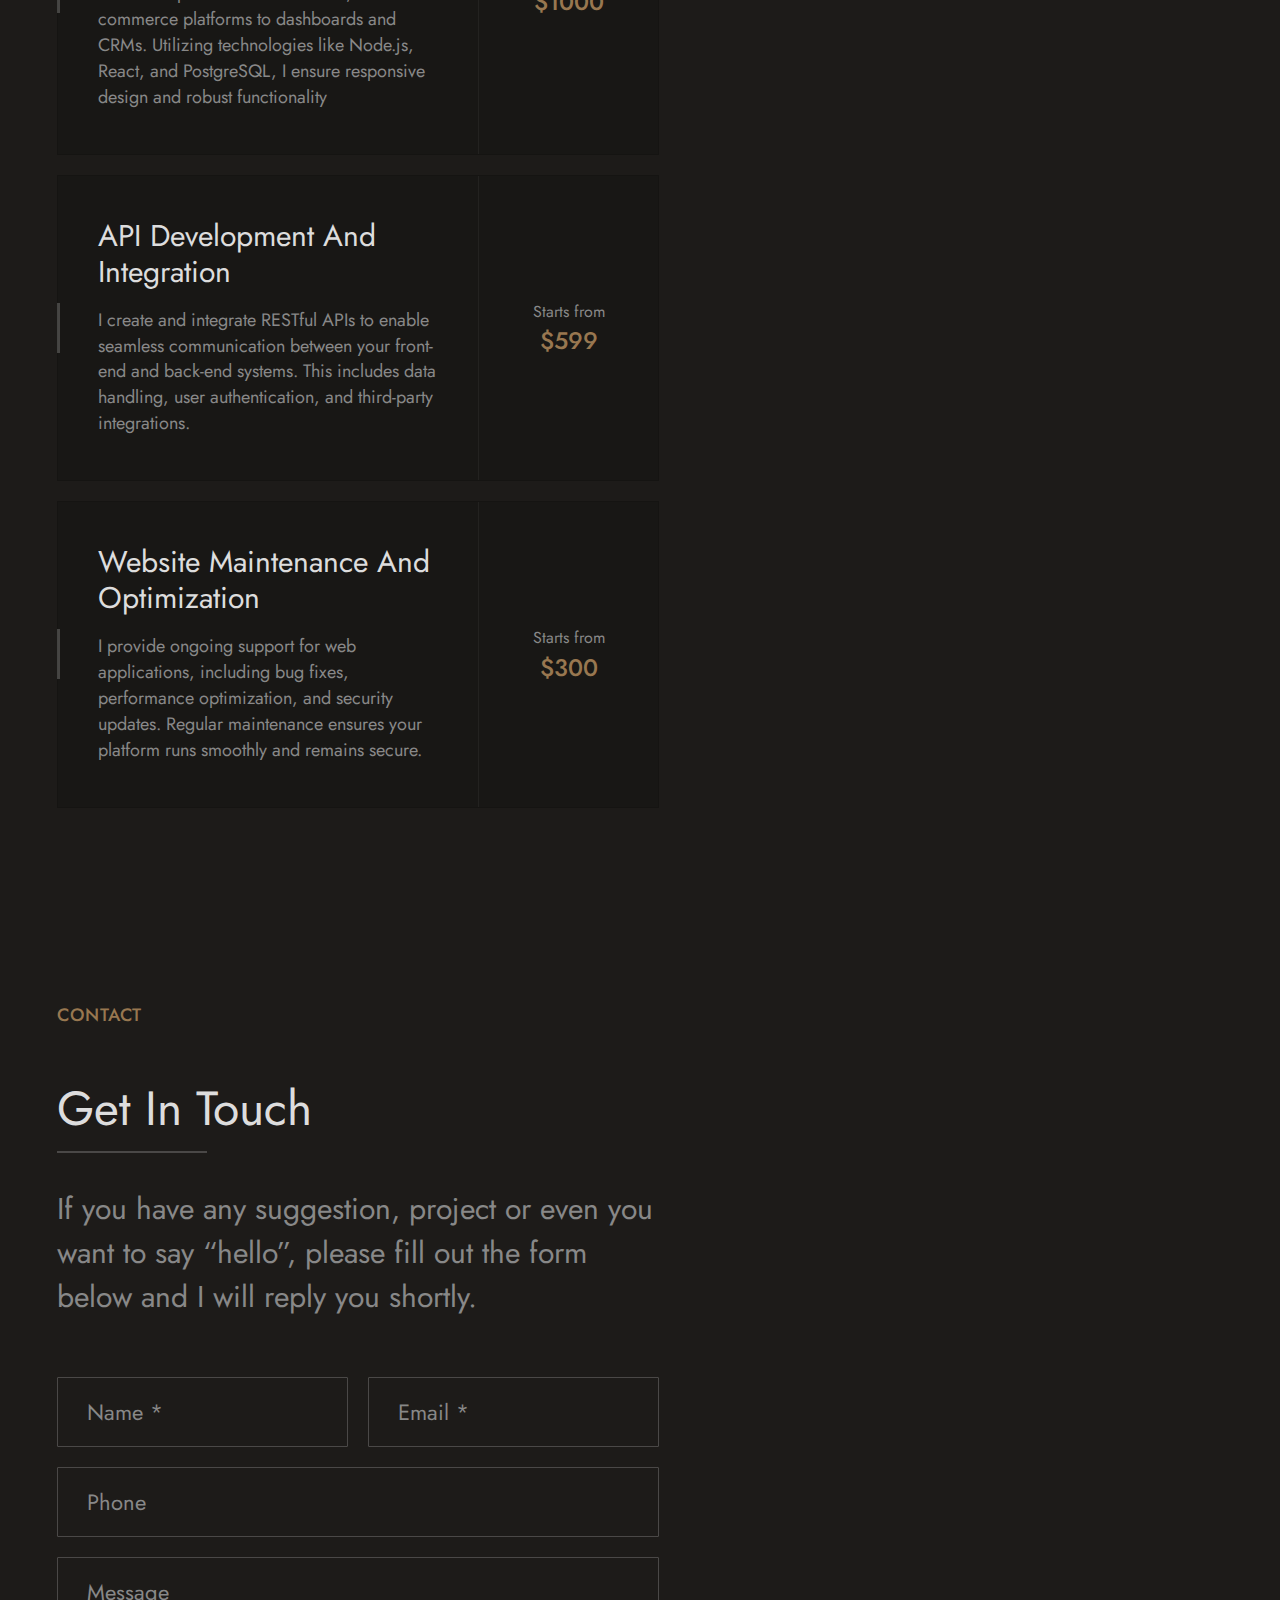
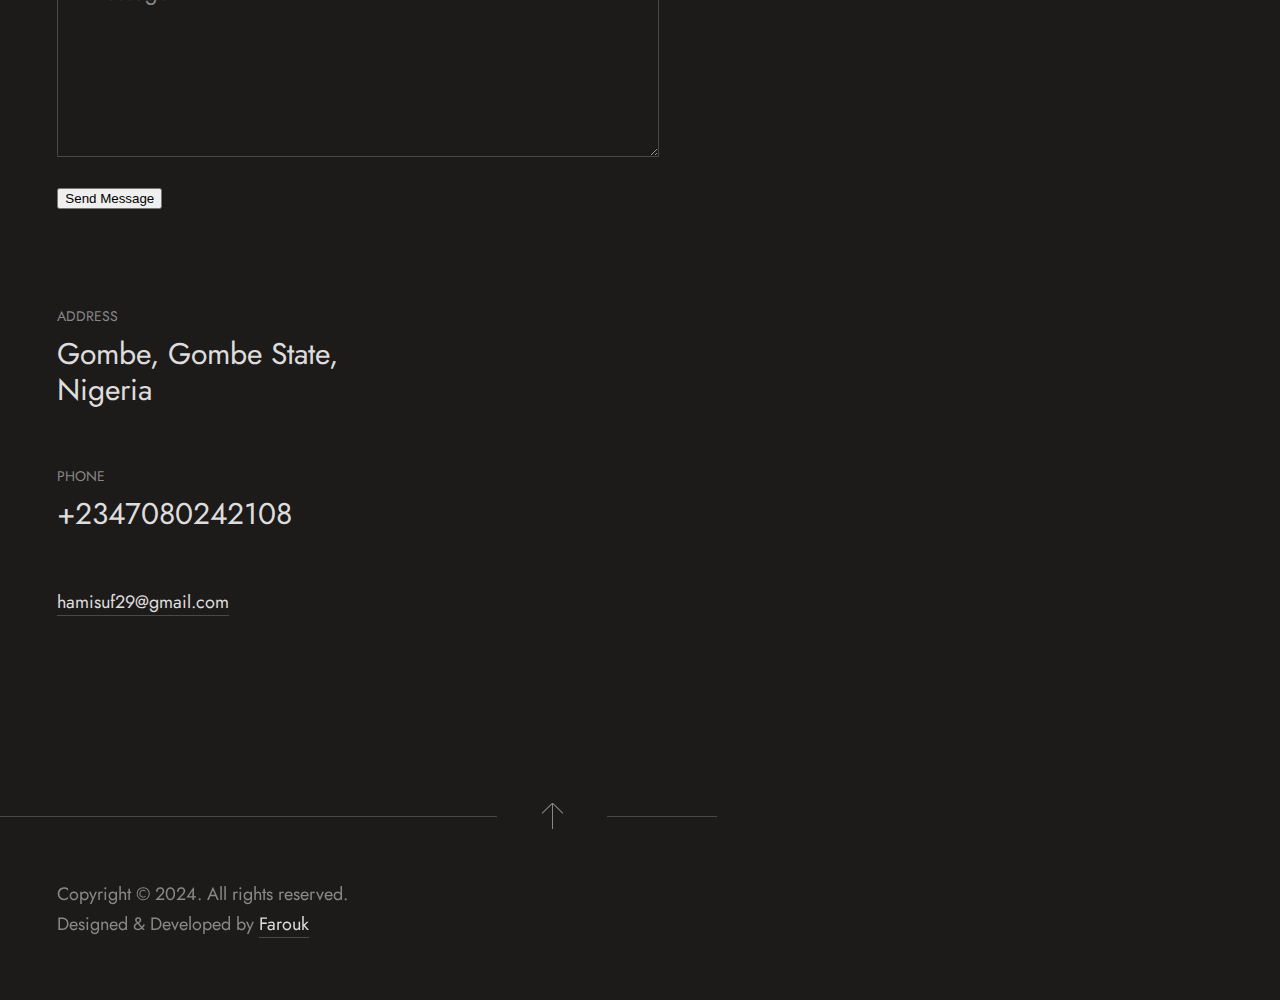
==== commit c1c8823f: "add submit functionality to contact form" ====
--- a/index.html
+++ b/index.html
@@ -521,7 +521,7 @@
 							<!-- /Main Title -->
 
 							<!-- Contact Form -->
-							<form class="contact_form" action="https://faroukhamisu.netlify.app/" method="post" autocomplete="off" data-email="hamisuf29@gmail.com">
+							<form class="contact_form" action="https://formspree.io/f/xnnqqwwq" method="post" autocomplete="off" data-email = "hamisuf29@gmail.com">
 
 								<!--
 									Don't remove below code in avoid to work contact form properly.
@@ -541,24 +541,24 @@
 										</div>
 										<div class="item half">
 											<div class="input_wrapper">
-												<input id="email" type="email" />
+												<input id="email" type="email"  name = "email"/>
 												<span class="moving_placeholder">Email *</span>
 											</div>
 										</div>
 										<div class="item">
 											<div class="input_wrapper">
-												<input id="phone" type="text" />
+												<input id="phone" type="text" name = "phone" />
 												<span class="moving_placeholder">Phone</span>
 											</div>
 										</div>
 										<div class="item">
 											<div class="input_wrapper">
-												<textarea id="message"></textarea>
+												<textarea id="message" name = "message"></textarea>
 												<span class="moving_placeholder">Message</span>
 											</div>
 										</div>
 										<div class="item">
-											<a id="send_message" href="#">Send Message</a>
+											<button  type = "submit">Send Message</button>
 										</div>
 									</div>
 								</div>
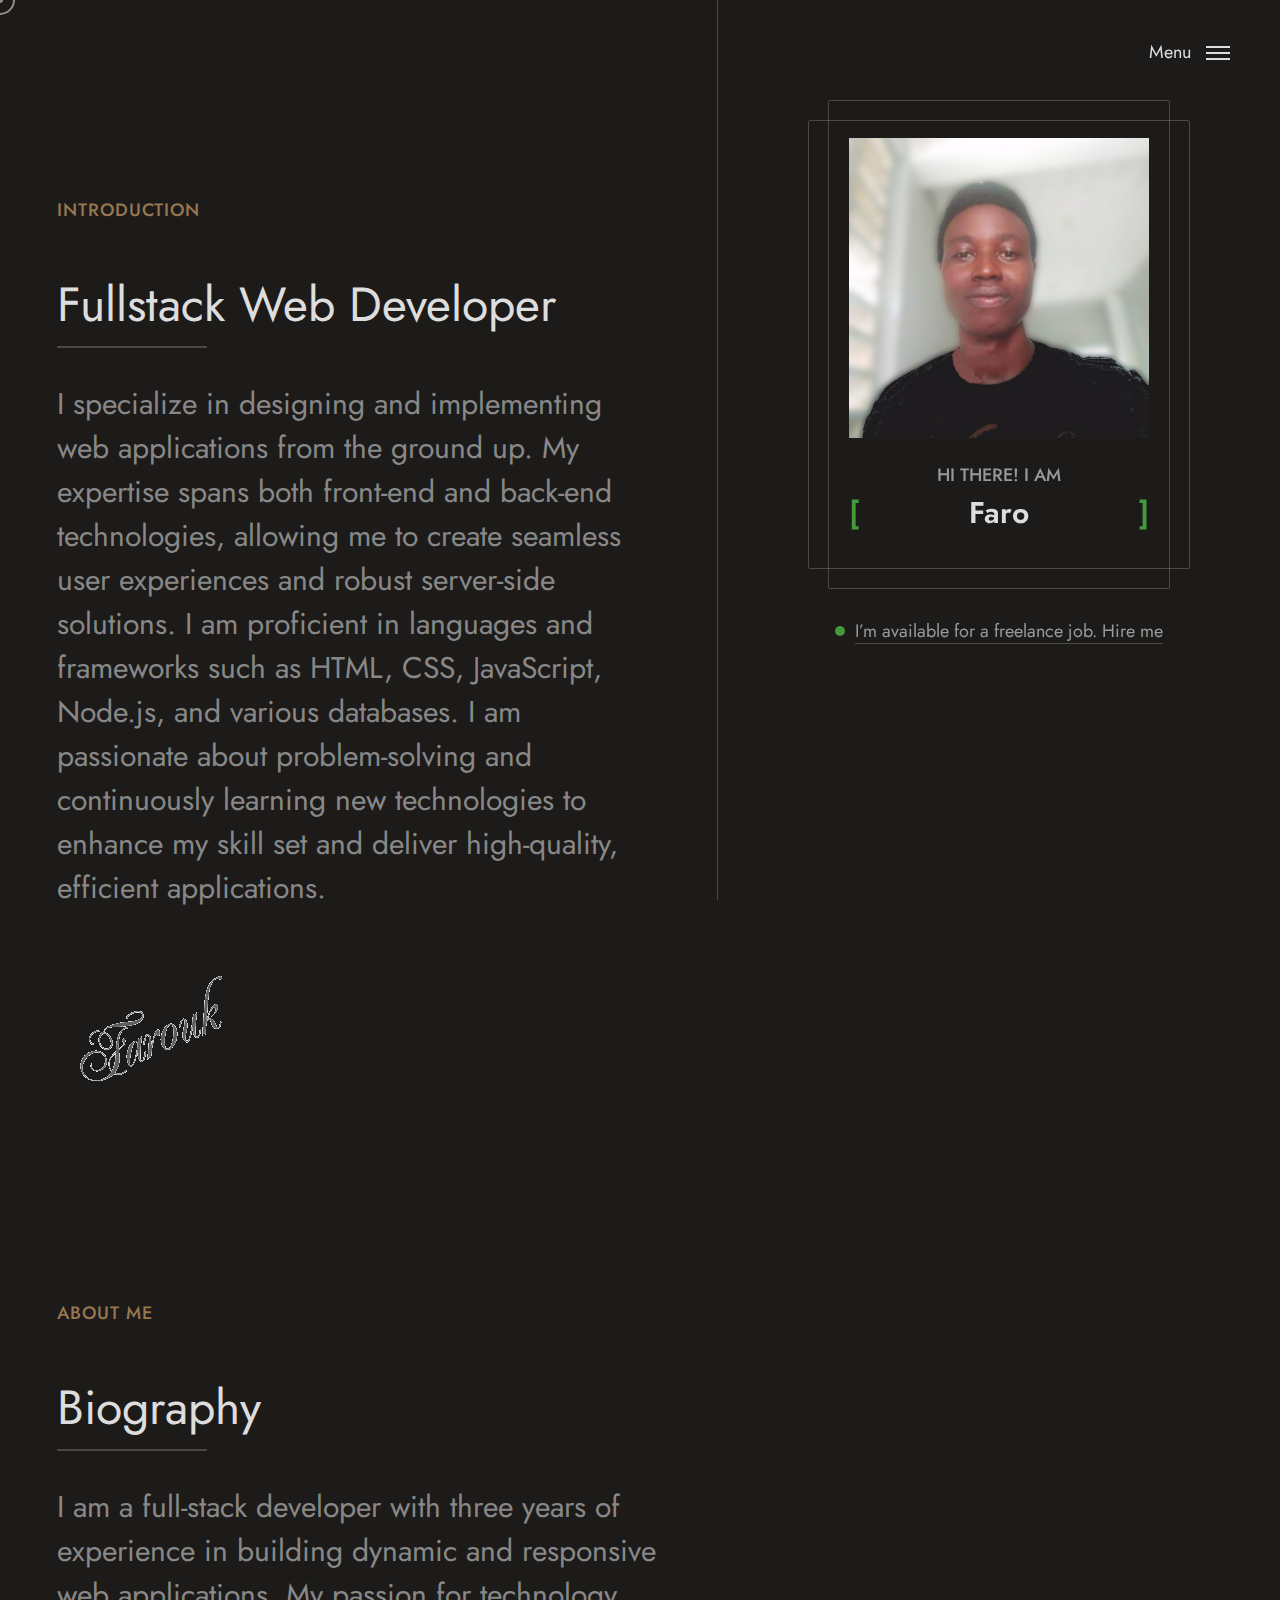
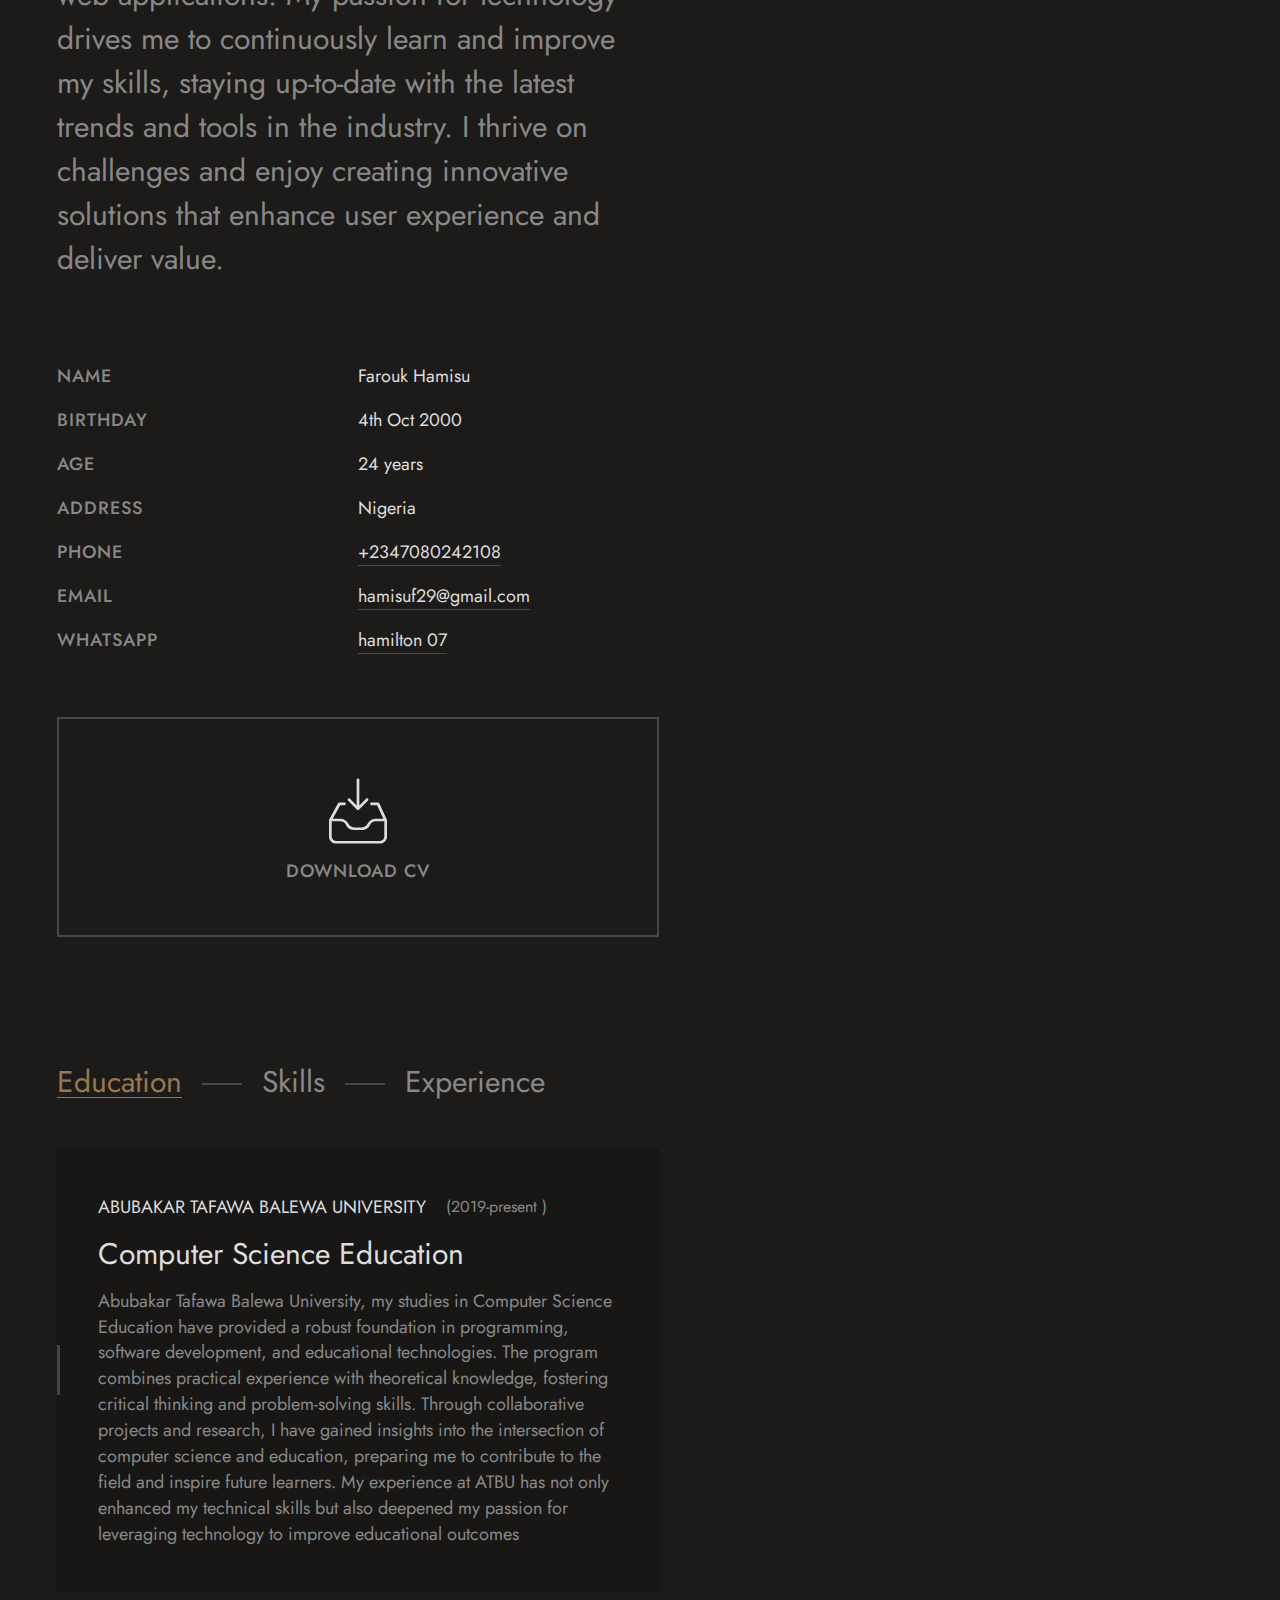
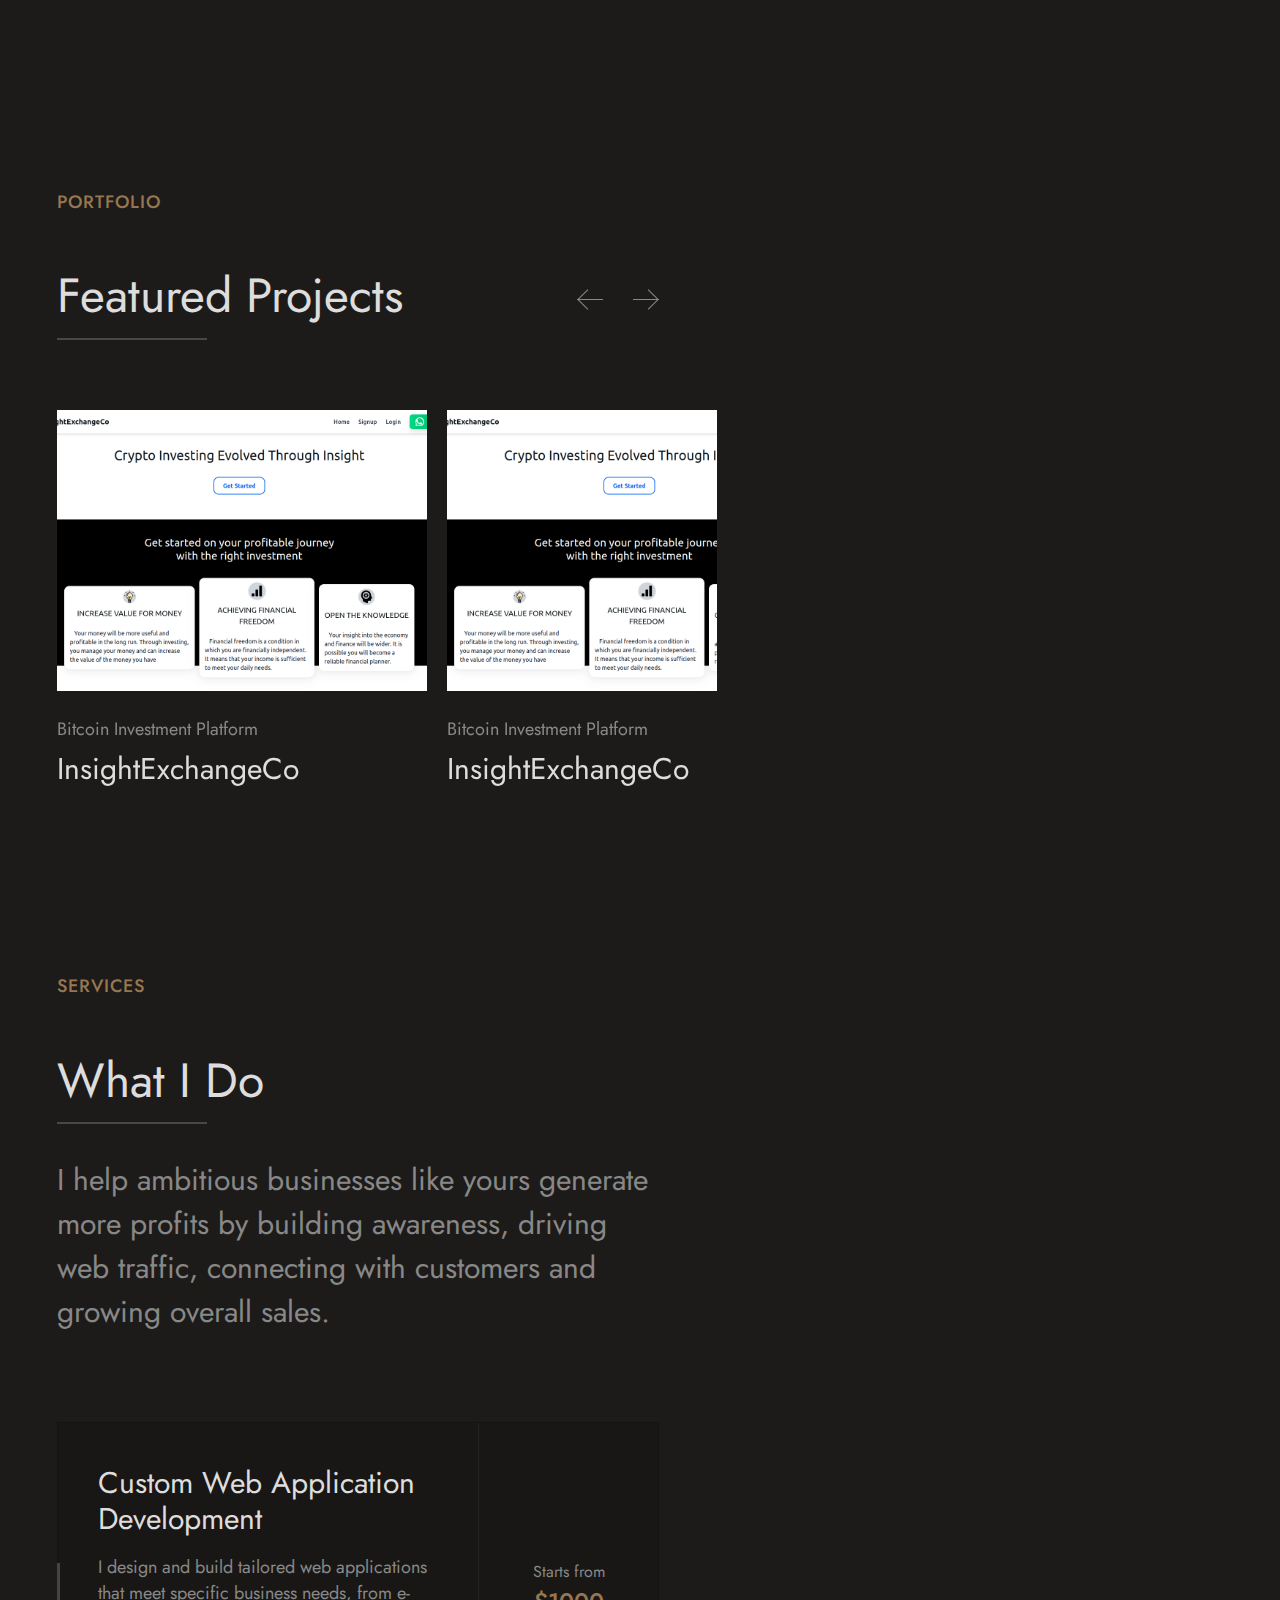
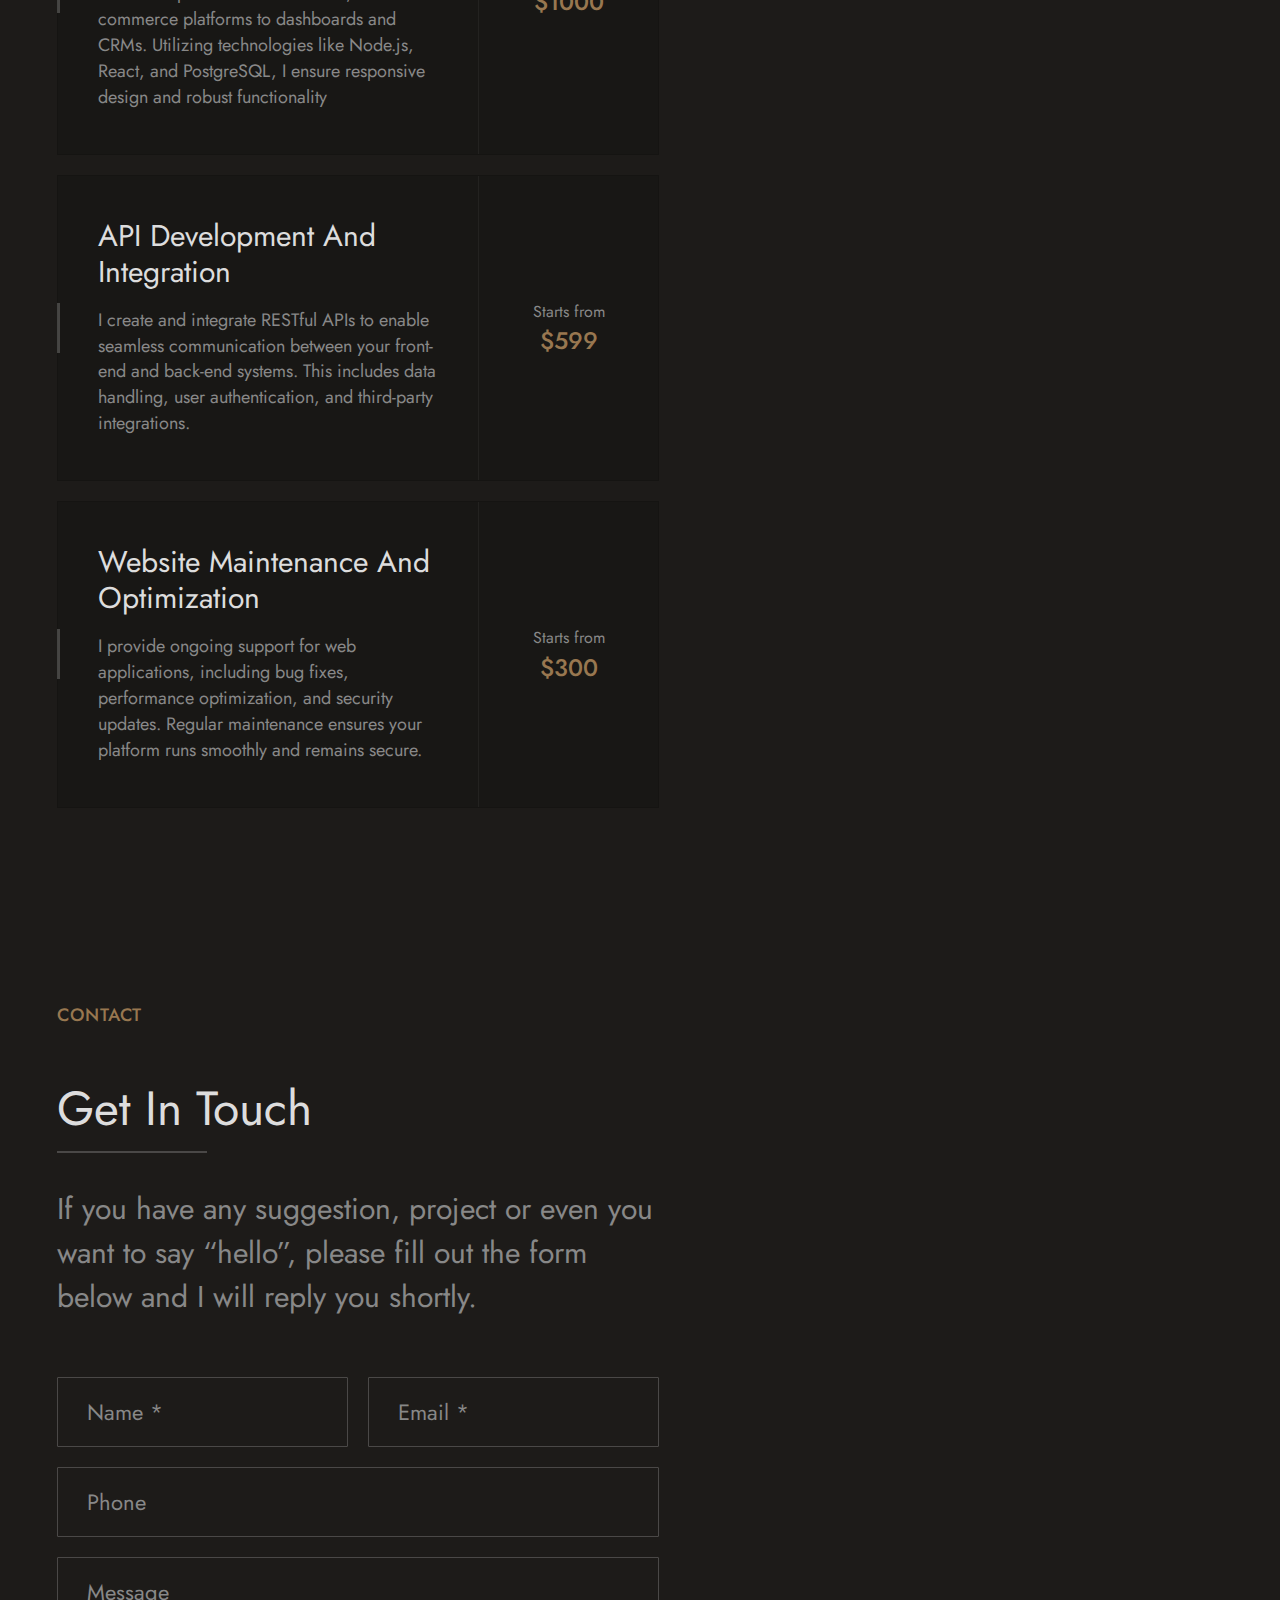
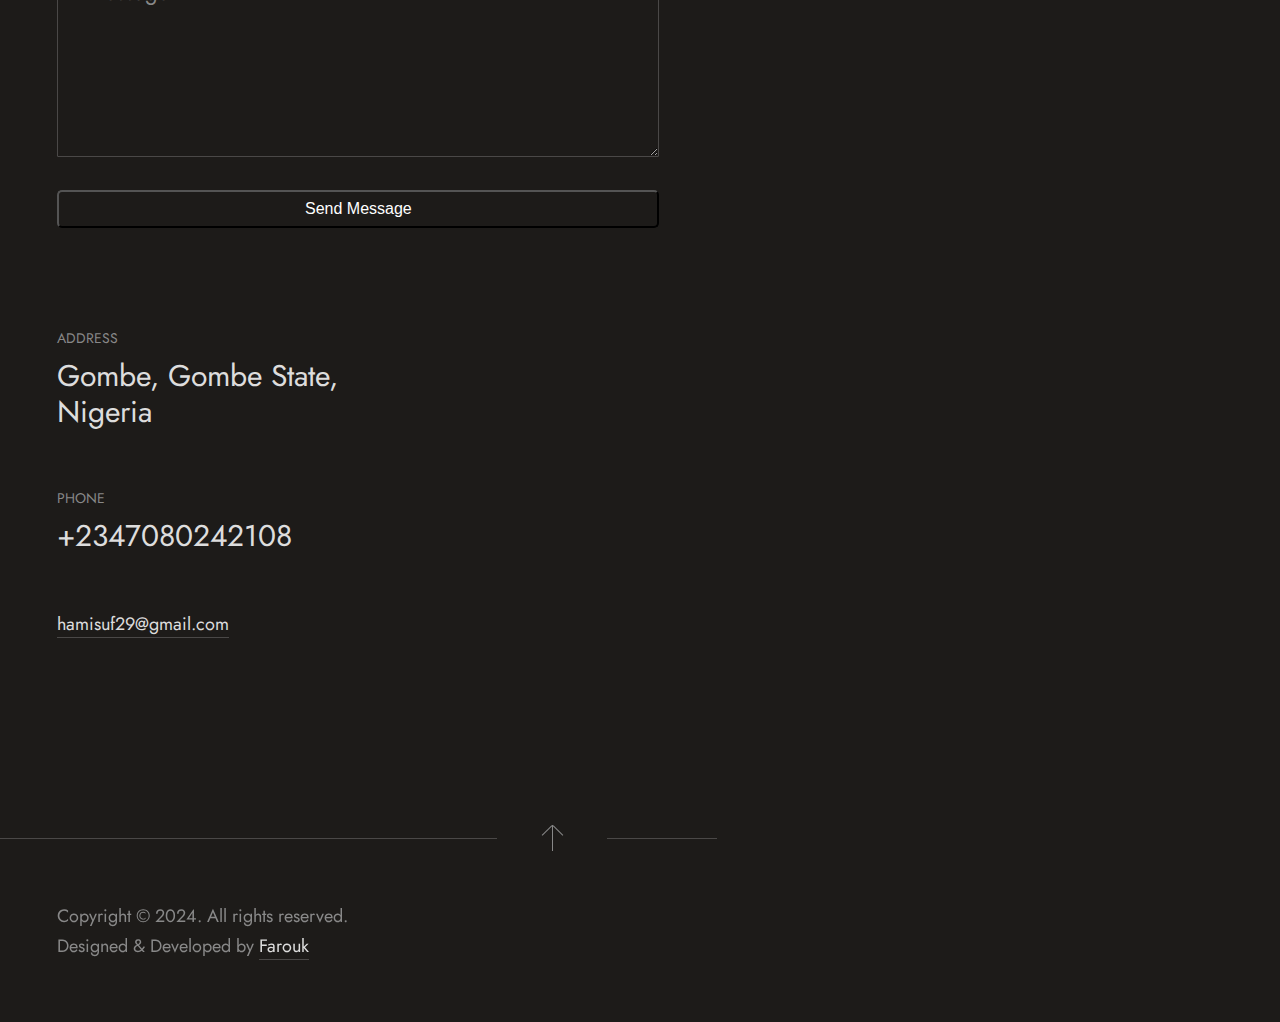
==== commit abc2b4e6: "change index.html" ====
--- a/index.html
+++ b/index.html
@@ -535,30 +535,30 @@
 									<div class="items">
 										<div class="item half">
 											<div class="input_wrapper">
-												<input id="name" type="text" />
+												<input id="name" type="text" required />
 												<span class="moving_placeholder">Name *</span>
 											</div>
 										</div>
 										<div class="item half">
 											<div class="input_wrapper">
-												<input id="email" type="email"  name = "email"/>
+												<input id="email" type="email"  name = "email" required/>
 												<span class="moving_placeholder">Email *</span>
 											</div>
 										</div>
 										<div class="item">
 											<div class="input_wrapper">
-												<input id="phone" type="text" name = "phone" />
+												<input id="phone" type="text" name = "phone" required />
 												<span class="moving_placeholder">Phone</span>
 											</div>
 										</div>
 										<div class="item">
 											<div class="input_wrapper">
-												<textarea id="message" name = "message"></textarea>
+												<textarea id="message" name = "message" required></textarea>
 												<span class="moving_placeholder">Message</span>
 											</div>
 										</div>
 										<div class="item">
-											<button  type = "submit">Send Message</button>
+											<button  id = "forwardMessage" type = "submit">Send Message</button>
 										</div>
 									</div>
 								</div>
--- a/css/base7dd3.css
+++ b/css/base7dd3.css
@@ -326,4 +326,14 @@
 	content: '';
 	clear: both;
 	display: table;
-}+}
+#forwardMessage {
+  width:100%; 
+  background-color: transparent; 
+  margin: 5px 0;
+  border-radius: 5px; 
+  font-size: 16px;
+  border: 1px thin white; 
+  padding:0.5rem; 
+  color:white; 
+}
